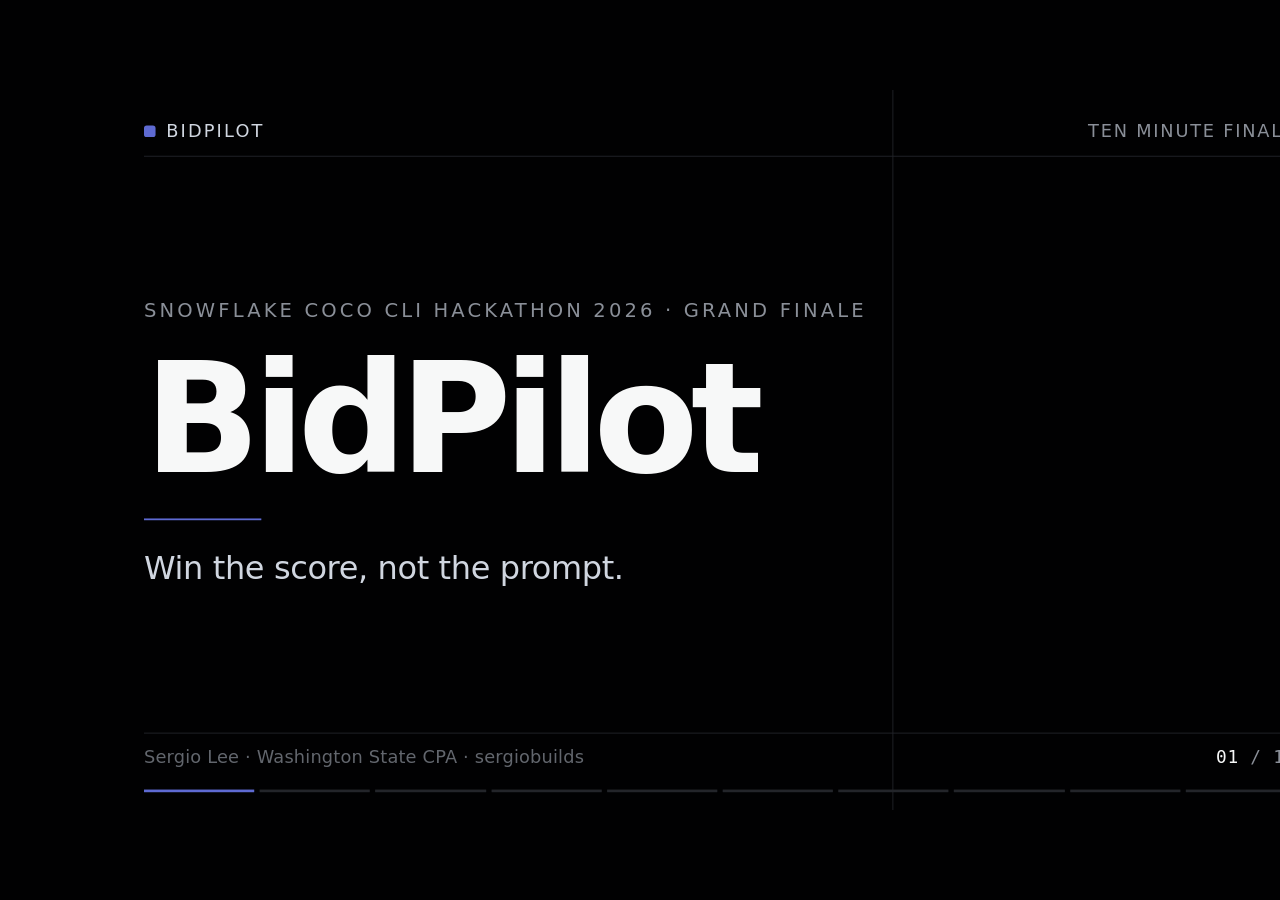
==== dev/active/grand-finale-pitch-20260903/deck.html @ d317fea4 "docs: add BidPilot grand finale deck" ====
<!doctype html>
<html lang="en">
<head>
<meta charset="utf-8">
<meta name="viewport" content="width=device-width, initial-scale=1, viewport-fit=cover">
<title>BidPilot · Snowflake CoCo CLI Hackathon 2026 Grand Finale</title>
<link rel="stylesheet" href="fonts/geist.css">
<style>
:root{
  /* Linear surface ladder */
  --canvas:#010102;
  --s1:#0f1011;
  --s2:#141516;
  --s3:#18191a;
  --hair:#23252a;
  --hair-strong:#34343a;
  --ink:#f7f8f8;
  --ink-muted:#d0d6e0;
  --ink-subtle:#8a8f98;
  --ink-tertiary:#62666d;
  --accent:#5e6ad2;
  --accent-hi:#828fff;
  --sans:"Geist","SF Pro Display",-apple-system,system-ui,sans-serif;
  --mono:"Geist Mono",ui-monospace,"SF Mono",Menlo,monospace;
  --ease:cubic-bezier(.2,.7,.2,1);
}

*{box-sizing:border-box;margin:0;padding:0}
html,body{height:100%;overflow:hidden;background:var(--canvas)}
body{
  font-family:var(--sans);
  color:var(--ink);
  -webkit-font-smoothing:antialiased;
  text-rendering:optimizeLegibility;
}

/* ---------- stage: fixed 1440x810 design canvas, scaled to fit ---------- */
#viewport{position:fixed;inset:0;display:grid;place-items:center;overflow:hidden}
#stage{
  position:relative;
  width:1440px;height:810px;
  transform:scale(var(--k,1));
  transform-origin:center center;
  background:var(--canvas);
}

.slide{
  position:absolute;inset:0;
  display:flex;flex-direction:column;
  padding:34px 72px 48px;
  opacity:0;visibility:hidden;
  transition:opacity .28s var(--ease),visibility .28s;
}
.slide.is-active{opacity:1;visibility:visible}

/* ---------- chrome ---------- */
.chrome-top{
  flex:0 0 auto;display:flex;align-items:center;justify-content:space-between;
  padding-bottom:16px;border-bottom:1px solid var(--hair);
}
.mark{display:flex;align-items:center;gap:12px}
.mark i{width:13px;height:13px;background:var(--accent);border-radius:3px;display:block}
.mark span{font-size:20px;font-weight:500;letter-spacing:.12em;text-transform:uppercase;color:var(--ink-muted)}
.rubric{
  display:flex;align-items:center;gap:12px;
  font-size:20px;font-weight:500;letter-spacing:.1em;text-transform:uppercase;color:var(--ink-subtle);
}
.rubric b{color:var(--ink);font-weight:600}
.rubric u{width:7px;height:7px;border-radius:50%;background:var(--accent);text-decoration:none;display:block}

.body{flex:1 1 auto;min-height:0;display:flex;flex-direction:column;justify-content:center;padding:26px 0}

.chrome-bot{
  flex:0 0 auto;display:flex;align-items:center;justify-content:space-between;gap:24px;
  padding-top:14px;border-top:1px solid var(--hair);
}
.deckline{font-size:20px;color:var(--ink-tertiary);letter-spacing:.01em}
.counter{font-family:var(--mono);font-size:20px;color:var(--ink-subtle);letter-spacing:.04em}
.counter b{color:var(--ink);font-weight:500}

#progress{position:absolute;left:72px;right:72px;bottom:20px;display:flex;gap:6px;z-index:5}
#progress button{
  flex:1;height:3px;border:0;padding:0;background:var(--hair);cursor:pointer;
  transition:background .22s var(--ease),transform .22s var(--ease);transform-origin:center bottom;
}
#progress button:hover{background:var(--hair-strong);transform:scaleY(2)}
#progress button.done{background:#3d4048}
#progress button.now{background:var(--accent)}
#progress button:focus-visible{outline:2px solid var(--accent-hi);outline-offset:3px}

/* ---------- type ---------- */
.eyebrow{font-size:22px;font-weight:500;letter-spacing:.16em;text-transform:uppercase;color:var(--ink-subtle)}
h1{font-size:76px;font-weight:600;line-height:1.03;letter-spacing:-.038em;max-width:20ch}
h1.hero{font-size:172px;letter-spacing:-.05em;line-height:.94}
h1.close{font-size:112px;letter-spacing:-.045em;max-width:14ch}
h1.tight{font-size:62px;letter-spacing:-.032em}
.lead{font-size:36px;font-weight:400;line-height:1.35;letter-spacing:-.012em;color:var(--ink-muted);max-width:34ch}
.note{font-size:25px;line-height:1.5;color:var(--ink-subtle);max-width:74ch}
.note b{color:var(--ink-muted);font-weight:500}
.mono{font-family:var(--mono);font-size:24px;color:var(--ink-subtle);letter-spacing:.01em}
.mono b{color:var(--accent-hi);font-weight:500}

/* ---------- chain of tokens ---------- */
.chain{display:flex;flex-direction:column;align-items:flex-start;gap:14px}
.chain-row{display:flex;flex-wrap:wrap;align-items:center;gap:14px 12px}
.chain-row:nth-child(2){padding-left:60px}
.chain-row:nth-child(3){padding-left:120px}
.chain span{
  font-size:30px;line-height:1.2;padding:15px 22px;border-radius:8px;
  background:var(--s1);border:1px solid var(--hair);color:var(--ink);
  box-shadow:inset 0 1px 0 rgba(255,255,255,.045);
}
.chain span.key{color:#fff;border-color:var(--hair-strong);background:var(--s2)}
.chain i{font-style:normal;font-size:26px;color:var(--ink-tertiary)}

/* ---------- hairline column set ---------- */
.cols{display:flex;border-top:1px solid var(--hair)}
.cols>div{flex:1;padding:26px 30px 4px;border-right:1px solid var(--hair)}
.cols>div:first-child{padding-left:0}
.cols>div:last-child{border-right:0;padding-right:0}
.cols .idx{font-family:var(--mono);font-size:22px;color:var(--accent);margin-bottom:14px}
.cols .term{font-size:38px;font-weight:500;letter-spacing:-.02em}
.cols .sub{font-size:24px;color:var(--ink-subtle);margin-top:10px;line-height:1.4}
.cols .num{font-size:112px;font-weight:600;letter-spacing:-.04em;line-height:1}
.cols .num em{font-style:normal;color:var(--ink-tertiary)}

/* ---------- evidence labels ---------- */
.labels{display:flex;flex-wrap:wrap;gap:0 0}
.labels li{
  list-style:none;font-size:25px;color:var(--ink-muted);
  padding:0 26px;border-left:1px solid var(--hair);line-height:1.25;
}
.labels li:first-child{padding-left:0;border-left:0}
.labels.three{display:grid;grid-template-columns:repeat(3,1fr);gap:0}
.labels.three li{line-height:1.4}
.labels.vert{flex-direction:column;flex:0 0 auto;gap:14px 0;width:400px}
.labels.vert li{border-left:1px solid var(--hair);padding:0 0 0 22px;font-size:26px}
.labels li b{color:var(--ink);font-weight:500}

.stack{list-style:none}
.stack li{
  font-size:26px;color:var(--ink-muted);padding:17px 0;border-bottom:1px solid var(--hair);
  display:flex;align-items:baseline;gap:16px;
}
.stack li:first-child{border-top:1px solid var(--hair)}
.stack li s{text-decoration:none;font-family:var(--mono);font-size:19px;color:var(--ink-tertiary);min-width:26px}
.stack li b{color:var(--ink);font-weight:500}
.close-list{max-width:780px}
.close-list li{font-size:30px;padding:19px 0}

/* ---------- screenshots ---------- */
.shot{
  position:relative;overflow:hidden;background:#fff;
  border:1px solid var(--hair-strong);border-radius:16px;
  box-shadow:inset 0 1px 0 rgba(255,255,255,.12);
  min-height:0;
}
.shot img{
  position:absolute;left:0;top:0;
  width:calc(var(--zoom) * 100%);
  transform:translate(calc(var(--tx) * 1%),calc(var(--ty) * 1%));
  transform-origin:0 0;display:block;
}
figure.fig{display:flex;flex-direction:column;gap:10px;flex:1 1 auto;min-height:0}
figure.fig .shot{flex:1 1 auto;min-height:0}
figcaption{
  flex:0 0 auto;order:-1;
  font-family:var(--mono);font-size:19px;letter-spacing:.08em;text-transform:uppercase;
  color:var(--ink-tertiary);
}
figcaption b{color:var(--ink-subtle);font-weight:400}

/* ---------- slide specific ---------- */
.split{display:flex;gap:52px;flex:1;min-height:0;align-items:stretch}
.split .txt{flex:0 0 430px;display:flex;flex-direction:column;justify-content:center;gap:30px}
.split .fig{flex:1;min-width:0;display:flex;flex-direction:column}

.band{display:flex;flex-direction:column;gap:20px;flex:1;min-height:0}

.rowtop{display:flex;align-items:flex-start;justify-content:space-between;gap:40px;flex:0 0 auto}

.arch{display:flex;align-items:stretch;gap:0;border-top:1px solid var(--hair);border-bottom:1px solid var(--hair)}
.arch div{flex:1;padding:32px 28px 36px;border-right:1px solid var(--hair);display:flex;flex-direction:column;gap:14px}
.arch div:first-child{padding-left:0}
.arch div:last-child{border-right:0;padding-right:0}
.arch .step{font-family:var(--mono);font-size:20px;color:var(--accent);letter-spacing:.08em}
.arch .name{font-size:34px;font-weight:500;letter-spacing:-.02em;line-height:1.15}

.hero-rule{width:132px;height:2px;background:var(--accent)}
.vline{position:absolute;top:0;bottom:0;left:63.5%;width:1px;background:var(--hair)}

.gap-l{gap:18px;display:flex;flex-direction:column}
.gap-m{gap:30px;display:flex;flex-direction:column}
.gap-s{gap:12px;display:flex;flex-direction:column}

/* ---------- entrance choreography ---------- */
.slide.is-active .r{animation:rise .52s var(--ease) both;animation-delay:calc(var(--d,0) * 70ms + 60ms)}
@keyframes rise{from{opacity:0;transform:translateY(16px)}to{opacity:1;transform:none}}
.slide.is-active .shot{animation:fade .6s var(--ease) both;animation-delay:180ms}
@keyframes fade{from{opacity:0}to{opacity:1}}

/* ---------- nav affordance ---------- */
#nav{position:fixed;right:20px;bottom:18px;display:flex;gap:8px;z-index:20;opacity:0;transition:opacity .25s var(--ease)}
#viewport:hover #nav,#nav:focus-within{opacity:1}
#nav button{
  width:44px;height:40px;border-radius:8px;background:var(--s1);border:1px solid var(--hair);
  color:var(--ink);font-size:18px;cursor:pointer;line-height:1;
  transition:background .2s var(--ease),border-color .2s var(--ease),transform .2s var(--ease);
}
#nav button:hover{background:var(--s2);border-color:var(--hair-strong)}
#nav button:active{transform:translateY(1px);background:var(--accent);border-color:var(--accent)}
#nav button:focus-visible{outline:2px solid var(--accent-hi);outline-offset:2px}

@media (prefers-reduced-motion:reduce){
  *{animation-duration:.001s!important;transition-duration:.001s!important}
}

/* ---------- small screens: flow layout, contained scroll ---------- */
@media (max-width:900px){
  #viewport{display:block}
  #stage{
    position:absolute;inset:0;width:100%;height:100%;
    transform:none!important;
  }
  .slide{padding:18px 20px 44px}
  .body{overflow-y:auto;overscroll-behavior:contain;padding:20px 0;justify-content:safe center;gap:22px;-webkit-overflow-scrolling:touch}
  .mark span,.rubric{font-size:13px;letter-spacing:.08em}
  .rubric{text-align:right;line-height:1.3}
  .eyebrow{font-size:13px;letter-spacing:.14em}
  h1{font-size:34px;max-width:none;letter-spacing:-.025em}
  h1.hero{font-size:62px}
  h1.close{font-size:40px;max-width:none}
  h1.tight{font-size:30px}
  .lead{font-size:20px;max-width:none}
  .note{font-size:16px;max-width:none}
  .mono{font-size:14px}
  .chain{gap:8px;max-width:none}
  .chain span{font-size:15px;padding:8px 11px;border-radius:6px}
  .chain i{font-size:14px}
  .cols{flex-direction:column;border-top:0}
  .cols>div{border-right:0;border-top:1px solid var(--hair);padding:14px 0 12px}
  .cols .term{font-size:24px}
  .cols .sub{font-size:15px}
  .cols .num{font-size:44px}
  .cols .idx{font-size:14px;margin-bottom:6px}
  .labels{flex-direction:column;gap:8px}
  .labels li{font-size:16px;padding:0;border-left:0}
  .stack li{font-size:17px;padding:11px 0;gap:10px}
  .stack li s{font-size:13px}
  .split{flex-direction:column;gap:20px}
  .split .txt{flex:0 0 auto;gap:18px}
  .split .fig{flex:0 0 auto;display:block;width:100%}
  figure.fig{flex:0 0 auto;gap:7px}
  .shot{flex:0 0 auto;width:100%;aspect-ratio:var(--mmar,var(--mar,1.5));overflow:auto hidden;overscroll-behavior-x:contain}
  .shot img{width:760px;transform:translate(0,calc(var(--ty) * 1%))}
  .labels.vert{width:auto}
  .labels.vert li{border-left:0;padding:0;font-size:16px}
  .band{gap:12px}
  .arch{flex-direction:column;border-bottom:0}
  .arch div{border-right:0;border-bottom:1px solid var(--hair);padding:12px 0;gap:6px}
  .arch .name{font-size:20px}
  .arch .step{font-size:13px}
  .rowtop{flex-direction:column;align-items:flex-start;gap:16px}
  .vline{display:none}
  .chrome-bot{align-items:flex-end}
  .deckline{font-size:12px;line-height:1.35}
  .counter{font-size:12px;white-space:nowrap}
  figcaption{font-size:12px;padding:6px 10px 5px}
  #progress{left:20px;right:20px;bottom:14px}
  #nav{opacity:1;right:12px;bottom:32px}
  #nav button{width:38px;height:34px}
  .gap-m{gap:18px}
}
</style>
</head>
<body>

<div id="viewport">
<div id="stage">

  <!-- 1 -->
  <section class="slide" id="s1" aria-label="Slide 1">
    <div class="chrome-top">
      <div class="mark"><i></i><span>BidPilot</span></div>
      <div class="rubric">Ten minute finale</div>
    </div>
    <div class="body">
      <div class="vline"></div>
      <div class="gap-m">
        <p class="eyebrow r" style="--d:0">Snowflake CoCo CLI Hackathon 2026 · Grand Finale</p>
        <h1 class="hero r" style="--d:1">BidPilot</h1>
        <div class="hero-rule r" style="--d:2"></div>
        <p class="lead r" style="--d:3">Win the score, not the prompt.</p>
      </div>
    </div>
    <div class="chrome-bot">
      <p class="deckline">Sergio Lee · Washington State CPA · sergiobuilds</p>
      <p class="counter"><b>01</b> / 10</p>
    </div>
  </section>

  <!-- 2 -->
  <section class="slide" id="s2" aria-label="Slide 2">
    <div class="chrome-top">
      <div class="mark"><i></i><span>BidPilot</span></div>
      <div class="rubric"><u></u><b>30%</b> Real-world relevance</div>
    </div>
    <div class="body gap-m">
      <h1 class="r" style="--d:0">The bid is often lost before writing begins.</h1>
      <div class="cols r" style="--d:1">
        <div><p class="idx">01</p><p class="term">Eligibility</p><p class="sub">Can this supplier legally bid.</p></div>
        <div><p class="idx">02</p><p class="term">Score</p><p class="sub">Where the official weight sits.</p></div>
        <div><p class="idx">03</p><p class="term">Evidence</p><p class="sub">What the supplier can prove.</p></div>
        <div><p class="idx">04</p><p class="term">Ownership</p><p class="sub">Who is accountable for the work.</p></div>
      </div>
      <p class="note r" style="--d:2">Proposal teams commit resources before the buyer’s score and the supplier’s proof agree.</p>
    </div>
    <div class="chrome-bot">
      <p class="deckline">The problem</p>
      <p class="counter"><b>02</b> / 10</p>
    </div>
  </section>

  <!-- 3 -->
  <section class="slide" id="s3" aria-label="Slide 3">
    <div class="chrome-top">
      <div class="mark"><i></i><span>BidPilot</span></div>
      <div class="rubric">The contract</div>
    </div>
    <div class="body gap-m">
      <h1 class="r" style="--d:0">One accountable chain.</h1>
      <div class="chain r" style="--d:1">
        <div class="chain-row">
          <span>public tender + supplier evidence</span><i>→</i>
          <span class="key">PURSUE · REVIEW · NO-GO</span><i>→</i>
        </div>
        <div class="chain-row">
          <span>score-weighted Win Position</span><i>→</i>
          <span>evidence-bound proposal</span><i>→</i>
          <span>red-team</span><i>→</i>
        </div>
        <div class="chain-row">
          <span>owned work</span><i>→</i>
          <span class="key">same-run Snowflake readback</span>
        </div>
      </div>
      <p class="note r" style="--d:2">A general LLM summarizes. BidPilot preserves the decision and execution contract.</p>
    </div>
    <div class="chrome-bot">
      <p class="deckline">What the product is</p>
      <p class="counter"><b>03</b> / 10</p>
    </div>
  </section>

  <!-- 4 -->
  <section class="slide" id="s4" aria-label="Slide 4">
    <div class="chrome-top">
      <div class="mark"><i></i><span>BidPilot</span></div>
      <div class="rubric"><u></u><b>30%</b> Real-world relevance</div>
    </div>
    <div class="body">
      <div class="split">
        <div class="txt">
          <h1 class="tight r" style="--d:0">REVIEW is a trusted answer.</h1>
          <ul class="stack r" style="--d:1">
            <li><s>01</s><span><b>Real</b> public tender</span></li>
            <li><s>02</s><span><b>Synthetic</b> demo supplier</span></li>
            <li><s>03</s><span><b>4</b> evidence gaps</span></li>
            <li><s>04</s><span><b>No run</b> created</span></li>
          </ul>
        </div>
        <div class="fig">
          <figure class="fig r" style="--d:2">
            <figcaption>Live product <b>·</b> tender detail</figcaption>
            <div class="shot" style="--zoom:1.348;--tx:-13.2;--ty:-9.8;--mar:1.45;--mmar:1.3">
              <img src="assets/live/tender.png" alt="BidPilot tender detail showing a real public tender in REVIEW state with Run ID not created">
            </div>
          </figure>
        </div>
      </div>
    </div>
    <div class="chrome-bot">
      <p class="deckline">Live demonstration · real source</p>
      <p class="counter"><b>04</b> / 10</p>
    </div>
  </section>

  <!-- 5 -->
  <section class="slide" id="s5" aria-label="Slide 5">
    <div class="chrome-top">
      <div class="mark"><i></i><span>BidPilot</span></div>
      <div class="rubric"><u></u><b>30%</b> Solution completeness</div>
    </div>
    <div class="body">
      <div class="band">
        <div class="rowtop r" style="--d:0">
          <h1 class="tight">Separate verified replay.</h1>
          <p class="mono">Separate synthetic historical replay</p>
        </div>
        <figure class="fig r" style="--d:1">
          <figcaption>Live product <b>·</b> verified replay</figcaption>
          <div class="shot" style="--zoom:1.06;--tx:-3.5;--ty:-13.1;--mar:2.9;--mmar:1.65">
            <img src="assets/live/walkthrough.png" alt="BidPilot verified capability replay showing a PURSUE decision, a 40 point official weight and the selected Win Position">
          </div>
        </figure>
        <ul class="labels r" style="--d:2">
          <li><b>PURSUE</b></li>
          <li><b>40</b> points</li>
          <li><b>3</b> compared</li>
          <li><b>1</b> selected</li>
        </ul>
      </div>
    </div>
    <div class="chrome-bot">
      <p class="deckline">Live demonstration · verified replay</p>
      <p class="counter"><b>05</b> / 10</p>
    </div>
  </section>

  <!-- 6 -->
  <section class="slide" id="s6" aria-label="Slide 6">
    <div class="chrome-top">
      <div class="mark"><i></i><span>BidPilot</span></div>
      <div class="rubric"><u></u><b>30%</b> Solution completeness</div>
    </div>
    <div class="body">
      <div class="band">
        <div class="rowtop r" style="--d:0">
          <h1 class="tight" style="max-width:16ch;font-size:56px">The score controls the work.</h1>
          <ul class="labels vert">
            <li><b>4</b> weighted plans</li>
            <li><b>8</b> proposal sections</li>
            <li><b>Red-team</b> passed</li>
            <li><b>12</b> owned and review tasks</li>
          </ul>
        </div>
        <figure class="fig r" style="--d:1">
          <figcaption>Replay <b>·</b> proposal and red-team</figcaption>
          <div class="shot" style="--zoom:1.176;--tx:-7.6;--ty:-40.0;--mar:5.9;--mmar:2.2">
            <img src="assets/live/replay-03.png" alt="Proposal and red-team result showing four response plans and eight proposal sections with the drafted technical approach">
          </div>
        </figure>
        <figure class="fig r" style="--d:2">
          <figcaption>Replay <b>·</b> owned work</figcaption>
          <div class="shot" style="--zoom:1.176;--tx:-7.6;--ty:-22.2;--mar:5.9;--mmar:2.2">
            <img src="assets/live/replay-04.png" alt="Owned work showing twelve recorded tasks with named owners">
          </div>
        </figure>
      </div>
    </div>
    <div class="chrome-bot">
      <p class="deckline">Live demonstration · execution readiness</p>
      <p class="counter"><b>06</b> / 10</p>
    </div>
  </section>

  <!-- 7 -->
  <section class="slide" id="s7" aria-label="Slide 7">
    <div class="chrome-top">
      <div class="mark"><i></i><span>BidPilot</span></div>
      <div class="rubric"><u></u><b>40%</b> Technical execution</div>
    </div>
    <div class="body gap-m">
      <h1 class="r" style="--d:0">Snowflake is the operating memory.</h1>
      <div class="arch r" style="--d:1">
        <div><p class="step">01 · STORE</p><p class="name">Opportunity Graph</p></div>
        <div><p class="step">02 · GOVERN</p><p class="name">Snowpark policy</p></div>
        <div><p class="step">03 · RUN</p><p class="name">Cortex Code CLI</p></div>
        <div><p class="step">04 · READ</p><p class="name">Streamlit reader</p></div>
      </div>
      <ul class="labels three r" style="--d:2">
        <li>Versioned tender + governed supplier evidence</li>
        <li>Runner writes. Reader replays complete runs.</li>
        <li>Authenticated failures fail closed.</li>
      </ul>
    </div>
    <div class="chrome-bot">
      <p class="deckline">Architecture</p>
      <p class="counter"><b>07</b> / 10</p>
    </div>
  </section>

  <!-- 8 -->
  <section class="slide" id="s8" aria-label="Slide 8">
    <div class="chrome-top">
      <div class="mark"><i></i><span>BidPilot</span></div>
      <div class="rubric"><u></u><b>40%</b> Technical execution</div>
    </div>
    <div class="body gap-m">
      <h1 class="r" style="--d:0">One recorded run.</h1>
      <div class="cols r" style="--d:1">
        <div><p class="num">1</p><p class="sub">decision</p></div>
        <div><p class="num">3</p><p class="sub">strategies</p></div>
        <div><p class="num">4</p><p class="sub">plans</p></div>
        <div><p class="num">8</p><p class="sub">sections</p></div>
        <div><p class="num">12</p><p class="sub">tasks</p></div>
      </div>
      <p class="mono r" style="--d:2"><b>cortex-final-20260802-a</b> · Cortex session + Snowflake query provenance · same run_id</p>
    </div>
    <div class="chrome-bot">
      <p class="deckline">Provenance</p>
      <p class="counter"><b>08</b> / 10</p>
    </div>
  </section>

  <!-- 9 -->
  <section class="slide" id="s9" aria-label="Slide 9">
    <div class="chrome-top">
      <div class="mark"><i></i><span>BidPilot</span></div>
      <div class="rubric">Safety and buyer</div>
    </div>
    <div class="body gap-m">
      <h1 class="r" style="--d:0">Human approval stays in the loop.</h1>
      <div class="chain r" style="--d:1">
        <div class="chain-row">
          <span>Source review</span><i>→</i>
          <span>Supplier evidence</span><i>→</i>
          <span>Pricing</span><i>→</i>
          <span>Final edit</span><i>→</i>
          <span class="key">Legal submission</span>
        </div>
      </div>
      <div class="gap-s r" style="--d:2">
        <p class="note">BidPilot prepares and governs the work. The first buyer is a small B2G proposal team.</p>
        <p class="note"><b>Commercial path:</b> team subscription + usage-based runs.</p>
      </div>
    </div>
    <div class="chrome-bot">
      <p class="deckline">Human boundary</p>
      <p class="counter"><b>09</b> / 10</p>
    </div>
  </section>

  <!-- 10 -->
  <section class="slide" id="s10" aria-label="Slide 10">
    <div class="chrome-top">
      <div class="mark"><i></i><span>BidPilot</span></div>
      <div class="rubric">Close</div>
    </div>
    <div class="body">
      <div class="vline"></div>
      <div class="gap-m">
        <h1 class="close r" style="--d:0">Win the score, not the prompt.</h1>
        <div class="hero-rule r" style="--d:1"></div>
        <ul class="stack close-list r" style="--d:2">
          <li><s>01</s><span>A defensible pursuit decision.</span></li>
          <li><s>02</s><span>A score-weighted win strategy.</span></li>
          <li><s>03</s><span>Execution-ready proposal work.</span></li>
        </ul>
      </div>
    </div>
    <div class="chrome-bot">
      <p class="deckline">Persisted and replayable in Snowflake.</p>
      <p class="counter"><b>10</b> / 10</p>
    </div>
  </section>

  <div id="progress"></div>
</div>
</div>

<div id="nav">
  <button id="prev" aria-label="Previous slide">&#8592;</button>
  <button id="next" aria-label="Next slide">&#8594;</button>
</div>

<script>
(function(){
  var stage = document.getElementById('stage');
  var slides = Array.prototype.slice.call(document.querySelectorAll('.slide'));
  var N = slides.length;
  var prog = document.getElementById('progress');
  var cur = 0;

  for (var i=0;i<N;i++){
    (function(i){
      var b=document.createElement('button');
      b.type='button';
      b.setAttribute('aria-label','Go to slide '+(i+1));
      b.addEventListener('click',function(){ go(i); });
      prog.appendChild(b);
    })(i);
  }
  var pills = prog.children;

  function fit(){
    if (window.matchMedia('(max-width:900px)').matches){ stage.style.removeProperty('--k'); return; }
    var k = Math.min(window.innerWidth/1440, window.innerHeight/810);
    stage.style.setProperty('--k', k);
  }

  function paint(){
    for (var i=0;i<N;i++){
      slides[i].classList.toggle('is-active', i===cur);
      slides[i].setAttribute('aria-hidden', i===cur ? 'false':'true');
      pills[i].className = i===cur ? 'now' : (i<cur ? 'done' : '');
    }
  }

  function go(i, silent){
    i = Math.max(0, Math.min(N-1, i));
    if (i===cur && silent) { paint(); return; }
    cur = i;
    paint();
    var h = '#'+(cur+1);
    if (!silent && location.hash !== h){ history.replaceState(null,'',h); }
  }

  function fromHash(){
    var n = parseInt((location.hash||'').replace('#',''),10);
    return (n>=1 && n<=N) ? n-1 : 0;
  }

  document.addEventListener('keydown', function(e){
    var k = e.key;
    if (k==='ArrowRight'||k==='PageDown'||k===' '||k==='Spacebar'||k==='Enter'){ e.preventDefault(); go(cur+1); }
    else if (k==='ArrowLeft'||k==='PageUp'||k==='Backspace'){ e.preventDefault(); go(cur-1); }
    else if (k==='Home'){ e.preventDefault(); go(0); }
    else if (k==='End'){ e.preventDefault(); go(N-1); }
  });

  document.getElementById('next').addEventListener('click', function(){ go(cur+1); });
  document.getElementById('prev').addEventListener('click', function(){ go(cur-1); });
  window.addEventListener('hashchange', function(){ go(fromHash(), true); });
  window.addEventListener('resize', fit);

  fit();
  go(fromHash(), true);
})();
</script>
</body>
</html>
---- dev/active/grand-finale-pitch-20260903/fonts/geist.css ----
@font-face {
  font-family: 'Geist';
  font-style: normal;
  font-weight: 300;
  font-display: swap;
  src: url(fonts/Geist-300-latin-ext.woff2) format('woff2');
  unicode-range: U+0100-02BA, U+02BD-02C5, U+02C7-02CC, U+02CE-02D7, U+02DD-02FF, U+0304, U+0308, U+0329, U+1D00-1DBF, U+1E00-1E9F, U+1EF2-1EFF, U+2020, U+20A0-20AB, U+20AD-20C0, U+2113, U+2C60-2C7F, U+A720-A7FF;
}
@font-face {
  font-family: 'Geist';
  font-style: normal;
  font-weight: 300;
  font-display: swap;
  src: url(fonts/Geist-300-latin.woff2) format('woff2');
  unicode-range: U+0000-00FF, U+0131, U+0152-0153, U+02BB-02BC, U+02C6, U+02DA, U+02DC, U+0304, U+0308, U+0329, U+2000-206F, U+20AC, U+2122, U+2191, U+2193, U+2212, U+2215, U+FEFF, U+FFFD;
}
@font-face {
  font-family: 'Geist';
  font-style: normal;
  font-weight: 400;
  font-display: swap;
  src: url(fonts/Geist-400-latin-ext.woff2) format('woff2');
  unicode-range: U+0100-02BA, U+02BD-02C5, U+02C7-02CC, U+02CE-02D7, U+02DD-02FF, U+0304, U+0308, U+0329, U+1D00-1DBF, U+1E00-1E9F, U+1EF2-1EFF, U+2020, U+20A0-20AB, U+20AD-20C0, U+2113, U+2C60-2C7F, U+A720-A7FF;
}
@font-face {
  font-family: 'Geist';
  font-style: normal;
  font-weight: 400;
  font-display: swap;
  src: url(fonts/Geist-400-latin.woff2) format('woff2');
  unicode-range: U+0000-00FF, U+0131, U+0152-0153, U+02BB-02BC, U+02C6, U+02DA, U+02DC, U+0304, U+0308, U+0329, U+2000-206F, U+20AC, U+2122, U+2191, U+2193, U+2212, U+2215, U+FEFF, U+FFFD;
}
@font-face {
  font-family: 'Geist';
  font-style: normal;
  font-weight: 500;
  font-display: swap;
  src: url(fonts/Geist-500-latin-ext.woff2) format('woff2');
  unicode-range: U+0100-02BA, U+02BD-02C5, U+02C7-02CC, U+02CE-02D7, U+02DD-02FF, U+0304, U+0308, U+0329, U+1D00-1DBF, U+1E00-1E9F, U+1EF2-1EFF, U+2020, U+20A0-20AB, U+20AD-20C0, U+2113, U+2C60-2C7F, U+A720-A7FF;
}
@font-face {
  font-family: 'Geist';
  font-style: normal;
  font-weight: 500;
  font-display: swap;
  src: url(fonts/Geist-500-latin.woff2) format('woff2');
  unicode-range: U+0000-00FF, U+0131, U+0152-0153, U+02BB-02BC, U+02C6, U+02DA, U+02DC, U+0304, U+0308, U+0329, U+2000-206F, U+20AC, U+2122, U+2191, U+2193, U+2212, U+2215, U+FEFF, U+FFFD;
}
@font-face {
  font-family: 'Geist';
  font-style: normal;
  font-weight: 600;
  font-display: swap;
  src: url(fonts/Geist-600-latin-ext.woff2) format('woff2');
  unicode-range: U+0100-02BA, U+02BD-02C5, U+02C7-02CC, U+02CE-02D7, U+02DD-02FF, U+0304, U+0308, U+0329, U+1D00-1DBF, U+1E00-1E9F, U+1EF2-1EFF, U+2020, U+20A0-20AB, U+20AD-20C0, U+2113, U+2C60-2C7F, U+A720-A7FF;
}
@font-face {
  font-family: 'Geist';
  font-style: normal;
  font-weight: 600;
  font-display: swap;
  src: url(fonts/Geist-600-latin.woff2) format('woff2');
  unicode-range: U+0000-00FF, U+0131, U+0152-0153, U+02BB-02BC, U+02C6, U+02DA, U+02DC, U+0304, U+0308, U+0329, U+2000-206F, U+20AC, U+2122, U+2191, U+2193, U+2212, U+2215, U+FEFF, U+FFFD;
}
@font-face {
  font-family: 'Geist';
  font-style: normal;
  font-weight: 700;
  font-display: swap;
  src: url(fonts/Geist-700-latin-ext.woff2) format('woff2');
  unicode-range: U+0100-02BA, U+02BD-02C5, U+02C7-02CC, U+02CE-02D7, U+02DD-02FF, U+0304, U+0308, U+0329, U+1D00-1DBF, U+1E00-1E9F, U+1EF2-1EFF, U+2020, U+20A0-20AB, U+20AD-20C0, U+2113, U+2C60-2C7F, U+A720-A7FF;
}
@font-face {
  font-family: 'Geist';
  font-style: normal;
  font-weight: 700;
  font-display: swap;
  src: url(fonts/Geist-700-latin.woff2) format('woff2');
  unicode-range: U+0000-00FF, U+0131, U+0152-0153, U+02BB-02BC, U+02C6, U+02DA, U+02DC, U+0304, U+0308, U+0329, U+2000-206F, U+20AC, U+2122, U+2191, U+2193, U+2212, U+2215, U+FEFF, U+FFFD;
}
@font-face {
  font-family: 'Geist Mono';
  font-style: normal;
  font-weight: 400;
  font-display: swap;
  src: url(fonts/GeistMono-400-latin-ext.woff2) format('woff2');
  unicode-range: U+0100-02BA, U+02BD-02C5, U+02C7-02CC, U+02CE-02D7, U+02DD-02FF, U+0304, U+0308, U+0329, U+1D00-1DBF, U+1E00-1E9F, U+1EF2-1EFF, U+2020, U+20A0-20AB, U+20AD-20C0, U+2113, U+2C60-2C7F, U+A720-A7FF;
}
@font-face {
  font-family: 'Geist Mono';
  font-style: normal;
  font-weight: 400;
  font-display: swap;
  src: url(fonts/GeistMono-400-latin.woff2) format('woff2');
  unicode-range: U+0000-00FF, U+0131, U+0152-0153, U+02BB-02BC, U+02C6, U+02DA, U+02DC, U+0304, U+0308, U+0329, U+2000-206F, U+20AC, U+2122, U+2191, U+2193, U+2212, U+2215, U+FEFF, U+FFFD;
}
@font-face {
  font-family: 'Geist Mono';
  font-style: normal;
  font-weight: 500;
  font-display: swap;
  src: url(fonts/GeistMono-500-latin-ext.woff2) format('woff2');
  unicode-range: U+0100-02BA, U+02BD-02C5, U+02C7-02CC, U+02CE-02D7, U+02DD-02FF, U+0304, U+0308, U+0329, U+1D00-1DBF, U+1E00-1E9F, U+1EF2-1EFF, U+2020, U+20A0-20AB, U+20AD-20C0, U+2113, U+2C60-2C7F, U+A720-A7FF;
}
@font-face {
  font-family: 'Geist Mono';
  font-style: normal;
  font-weight: 500;
  font-display: swap;
  src: url(fonts/GeistMono-500-latin.woff2) format('woff2');
  unicode-range: U+0000-00FF, U+0131, U+0152-0153, U+02BB-02BC, U+02C6, U+02DA, U+02DC, U+0304, U+0308, U+0329, U+2000-206F, U+20AC, U+2122, U+2191, U+2193, U+2212, U+2215, U+FEFF, U+FFFD;
}
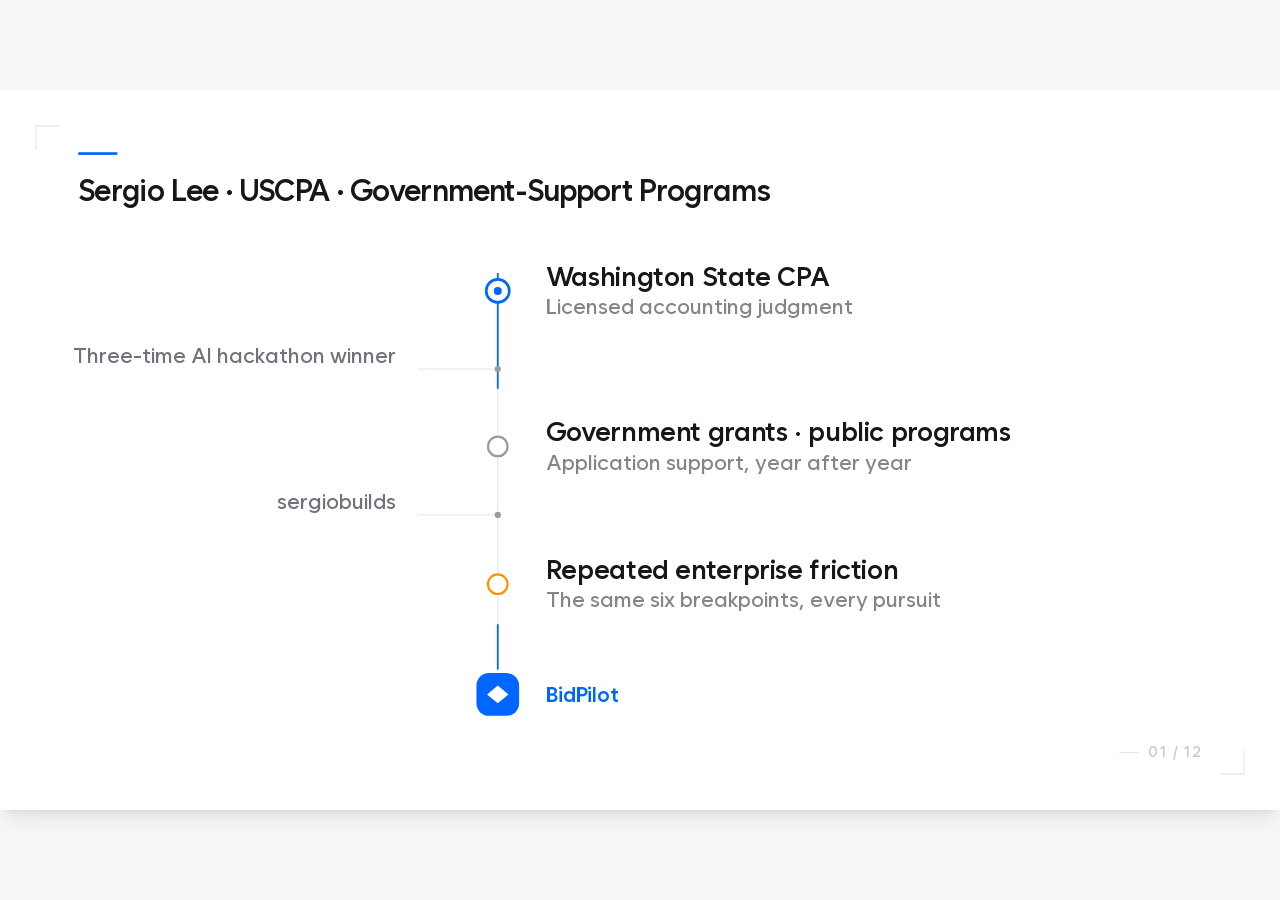
==== commit 0fed03c3: "rebuild grand finale deck with WDS visual system" ====
--- a/dev/active/grand-finale-pitch-20260903/deck.html
+++ b/dev/active/grand-finale-pitch-20260903/deck.html
@@ -1,631 +1,787 @@
-<!doctype html>
+<!DOCTYPE html>
 <html lang="en">
 <head>
 <meta charset="utf-8">
 <meta name="viewport" content="width=device-width, initial-scale=1, viewport-fit=cover">
-<title>BidPilot · Snowflake CoCo CLI Hackathon 2026 Grand Finale</title>
-<link rel="stylesheet" href="fonts/geist.css">
+<title>BidPilot · Grand Finale</title>
 <style>
+@font-face{
+  font-family:"Wanted Sans Variable";
+  font-style:normal;
+  font-display:swap;
+  font-weight:400 1000;
+  src:url("fonts/WantedSansVariable-latin.woff2") format("woff2-variations");
+}
+
 :root{
-  /* Linear surface ladder */
-  --canvas:#010102;
-  --s1:#0f1011;
-  --s2:#141516;
-  --s3:#18191a;
-  --hair:#23252a;
-  --hair-strong:#34343a;
-  --ink:#f7f8f8;
-  --ink-muted:#d0d6e0;
-  --ink-subtle:#8a8f98;
-  --ink-tertiary:#62666d;
-  --accent:#5e6ad2;
-  --accent-hi:#828fff;
-  --sans:"Geist","SF Pro Display",-apple-system,system-ui,sans-serif;
-  --mono:"Geist Mono",ui-monospace,"SF Mono",Menlo,monospace;
-  --ease:cubic-bezier(.2,.7,.2,1);
+  --blue:#0066FF; --blue-strong:#005EEB; --blue-heavy:#0054D1;
+  --blue-90:#C9DEFE; --blue-95:#EAF2FE; --blue-99:#F7FBFF;
+  --ink:#171719; --ink-2:rgba(46,47,51,.88); --ink-3:rgba(55,56,60,.61); --ink-4:rgba(55,56,60,.28);
+  --line:rgba(112,115,124,.22); --line-soft:rgba(112,115,124,.12); --line-solid:#E1E2E4;
+  --g30:#46474C; --g50:#70737C; --g70:#989BA2; --g90:#C2C4C8; --g95:#DBDCDF; --g98:#F4F4F5; --g99:#F7F7F8;
+  --caution:#FF9200; --caution-fg:#D17600; --caution-95:#FEF4E6;
+  --ease:cubic-bezier(.4,0,.2,1);
+  --font:"Wanted Sans Variable","Wanted Sans","Pretendard JP Variable",-apple-system,BlinkMacSystemFont,"Apple SD Gothic Neo","Noto Sans KR",sans-serif;
 }
-
 *{box-sizing:border-box;margin:0;padding:0}
-html,body{height:100%;overflow:hidden;background:var(--canvas)}
-body{
-  font-family:var(--sans);
-  color:var(--ink);
-  -webkit-font-smoothing:antialiased;
-  text-rendering:optimizeLegibility;
-}
-
-/* ---------- stage: fixed 1440x810 design canvas, scaled to fit ---------- */
-#viewport{position:fixed;inset:0;display:grid;place-items:center;overflow:hidden}
-#stage{
-  position:relative;
-  width:1440px;height:810px;
-  transform:scale(var(--k,1));
-  transform-origin:center center;
-  background:var(--canvas);
-}
-
-.slide{
-  position:absolute;inset:0;
-  display:flex;flex-direction:column;
-  padding:34px 72px 48px;
-  opacity:0;visibility:hidden;
-  transition:opacity .28s var(--ease),visibility .28s;
-}
-.slide.is-active{opacity:1;visibility:visible}
-
-/* ---------- chrome ---------- */
-.chrome-top{
-  flex:0 0 auto;display:flex;align-items:center;justify-content:space-between;
-  padding-bottom:16px;border-bottom:1px solid var(--hair);
-}
-.mark{display:flex;align-items:center;gap:12px}
-.mark i{width:13px;height:13px;background:var(--accent);border-radius:3px;display:block}
-.mark span{font-size:20px;font-weight:500;letter-spacing:.12em;text-transform:uppercase;color:var(--ink-muted)}
-.rubric{
-  display:flex;align-items:center;gap:12px;
-  font-size:20px;font-weight:500;letter-spacing:.1em;text-transform:uppercase;color:var(--ink-subtle);
-}
-.rubric b{color:var(--ink);font-weight:600}
-.rubric u{width:7px;height:7px;border-radius:50%;background:var(--accent);text-decoration:none;display:block}
-
-.body{flex:1 1 auto;min-height:0;display:flex;flex-direction:column;justify-content:center;padding:26px 0}
-
-.chrome-bot{
-  flex:0 0 auto;display:flex;align-items:center;justify-content:space-between;gap:24px;
-  padding-top:14px;border-top:1px solid var(--hair);
-}
-.deckline{font-size:20px;color:var(--ink-tertiary);letter-spacing:.01em}
-.counter{font-family:var(--mono);font-size:20px;color:var(--ink-subtle);letter-spacing:.04em}
-.counter b{color:var(--ink);font-weight:500}
-
-#progress{position:absolute;left:72px;right:72px;bottom:20px;display:flex;gap:6px;z-index:5}
-#progress button{
-  flex:1;height:3px;border:0;padding:0;background:var(--hair);cursor:pointer;
-  transition:background .22s var(--ease),transform .22s var(--ease);transform-origin:center bottom;
-}
-#progress button:hover{background:var(--hair-strong);transform:scaleY(2)}
-#progress button.done{background:#3d4048}
-#progress button.now{background:var(--accent)}
-#progress button:focus-visible{outline:2px solid var(--accent-hi);outline-offset:3px}
-
-/* ---------- type ---------- */
-.eyebrow{font-size:22px;font-weight:500;letter-spacing:.16em;text-transform:uppercase;color:var(--ink-subtle)}
-h1{font-size:76px;font-weight:600;line-height:1.03;letter-spacing:-.038em;max-width:20ch}
-h1.hero{font-size:172px;letter-spacing:-.05em;line-height:.94}
-h1.close{font-size:112px;letter-spacing:-.045em;max-width:14ch}
-h1.tight{font-size:62px;letter-spacing:-.032em}
-.lead{font-size:36px;font-weight:400;line-height:1.35;letter-spacing:-.012em;color:var(--ink-muted);max-width:34ch}
-.note{font-size:25px;line-height:1.5;color:var(--ink-subtle);max-width:74ch}
-.note b{color:var(--ink-muted);font-weight:500}
-.mono{font-family:var(--mono);font-size:24px;color:var(--ink-subtle);letter-spacing:.01em}
-.mono b{color:var(--accent-hi);font-weight:500}
-
-/* ---------- chain of tokens ---------- */
-.chain{display:flex;flex-direction:column;align-items:flex-start;gap:14px}
-.chain-row{display:flex;flex-wrap:wrap;align-items:center;gap:14px 12px}
-.chain-row:nth-child(2){padding-left:60px}
-.chain-row:nth-child(3){padding-left:120px}
-.chain span{
-  font-size:30px;line-height:1.2;padding:15px 22px;border-radius:8px;
-  background:var(--s1);border:1px solid var(--hair);color:var(--ink);
-  box-shadow:inset 0 1px 0 rgba(255,255,255,.045);
-}
-.chain span.key{color:#fff;border-color:var(--hair-strong);background:var(--s2)}
-.chain i{font-style:normal;font-size:26px;color:var(--ink-tertiary)}
-
-/* ---------- hairline column set ---------- */
-.cols{display:flex;border-top:1px solid var(--hair)}
-.cols>div{flex:1;padding:26px 30px 4px;border-right:1px solid var(--hair)}
-.cols>div:first-child{padding-left:0}
-.cols>div:last-child{border-right:0;padding-right:0}
-.cols .idx{font-family:var(--mono);font-size:22px;color:var(--accent);margin-bottom:14px}
-.cols .term{font-size:38px;font-weight:500;letter-spacing:-.02em}
-.cols .sub{font-size:24px;color:var(--ink-subtle);margin-top:10px;line-height:1.4}
-.cols .num{font-size:112px;font-weight:600;letter-spacing:-.04em;line-height:1}
-.cols .num em{font-style:normal;color:var(--ink-tertiary)}
-
-/* ---------- evidence labels ---------- */
-.labels{display:flex;flex-wrap:wrap;gap:0 0}
-.labels li{
-  list-style:none;font-size:25px;color:var(--ink-muted);
-  padding:0 26px;border-left:1px solid var(--hair);line-height:1.25;
-}
-.labels li:first-child{padding-left:0;border-left:0}
-.labels.three{display:grid;grid-template-columns:repeat(3,1fr);gap:0}
-.labels.three li{line-height:1.4}
-.labels.vert{flex-direction:column;flex:0 0 auto;gap:14px 0;width:400px}
-.labels.vert li{border-left:1px solid var(--hair);padding:0 0 0 22px;font-size:26px}
-.labels li b{color:var(--ink);font-weight:500}
-
-.stack{list-style:none}
-.stack li{
-  font-size:26px;color:var(--ink-muted);padding:17px 0;border-bottom:1px solid var(--hair);
-  display:flex;align-items:baseline;gap:16px;
-}
-.stack li:first-child{border-top:1px solid var(--hair)}
-.stack li s{text-decoration:none;font-family:var(--mono);font-size:19px;color:var(--ink-tertiary);min-width:26px}
-.stack li b{color:var(--ink);font-weight:500}
-.close-list{max-width:780px}
-.close-list li{font-size:30px;padding:19px 0}
-
-/* ---------- screenshots ---------- */
-.shot{
-  position:relative;overflow:hidden;background:#fff;
-  border:1px solid var(--hair-strong);border-radius:16px;
-  box-shadow:inset 0 1px 0 rgba(255,255,255,.12);
-  min-height:0;
-}
-.shot img{
-  position:absolute;left:0;top:0;
-  width:calc(var(--zoom) * 100%);
-  transform:translate(calc(var(--tx) * 1%),calc(var(--ty) * 1%));
-  transform-origin:0 0;display:block;
-}
-figure.fig{display:flex;flex-direction:column;gap:10px;flex:1 1 auto;min-height:0}
-figure.fig .shot{flex:1 1 auto;min-height:0}
-figcaption{
-  flex:0 0 auto;order:-1;
-  font-family:var(--mono);font-size:19px;letter-spacing:.08em;text-transform:uppercase;
-  color:var(--ink-tertiary);
-}
-figcaption b{color:var(--ink-subtle);font-weight:400}
-
-/* ---------- slide specific ---------- */
-.split{display:flex;gap:52px;flex:1;min-height:0;align-items:stretch}
-.split .txt{flex:0 0 430px;display:flex;flex-direction:column;justify-content:center;gap:30px}
-.split .fig{flex:1;min-width:0;display:flex;flex-direction:column}
-
-.band{display:flex;flex-direction:column;gap:20px;flex:1;min-height:0}
-
-.rowtop{display:flex;align-items:flex-start;justify-content:space-between;gap:40px;flex:0 0 auto}
-
-.arch{display:flex;align-items:stretch;gap:0;border-top:1px solid var(--hair);border-bottom:1px solid var(--hair)}
-.arch div{flex:1;padding:32px 28px 36px;border-right:1px solid var(--hair);display:flex;flex-direction:column;gap:14px}
-.arch div:first-child{padding-left:0}
-.arch div:last-child{border-right:0;padding-right:0}
-.arch .step{font-family:var(--mono);font-size:20px;color:var(--accent);letter-spacing:.08em}
-.arch .name{font-size:34px;font-weight:500;letter-spacing:-.02em;line-height:1.15}
-
-.hero-rule{width:132px;height:2px;background:var(--accent)}
-.vline{position:absolute;top:0;bottom:0;left:63.5%;width:1px;background:var(--hair)}
-
-.gap-l{gap:18px;display:flex;flex-direction:column}
-.gap-m{gap:30px;display:flex;flex-direction:column}
-.gap-s{gap:12px;display:flex;flex-direction:column}
-
-/* ---------- entrance choreography ---------- */
-.slide.is-active .r{animation:rise .52s var(--ease) both;animation-delay:calc(var(--d,0) * 70ms + 60ms)}
-@keyframes rise{from{opacity:0;transform:translateY(16px)}to{opacity:1;transform:none}}
-.slide.is-active .shot{animation:fade .6s var(--ease) both;animation-delay:180ms}
-@keyframes fade{from{opacity:0}to{opacity:1}}
-
-/* ---------- nav affordance ---------- */
-#nav{position:fixed;right:20px;bottom:18px;display:flex;gap:8px;z-index:20;opacity:0;transition:opacity .25s var(--ease)}
-#viewport:hover #nav,#nav:focus-within{opacity:1}
-#nav button{
-  width:44px;height:40px;border-radius:8px;background:var(--s1);border:1px solid var(--hair);
-  color:var(--ink);font-size:18px;cursor:pointer;line-height:1;
-  transition:background .2s var(--ease),border-color .2s var(--ease),transform .2s var(--ease);
-}
-#nav button:hover{background:var(--s2);border-color:var(--hair-strong)}
-#nav button:active{transform:translateY(1px);background:var(--accent);border-color:var(--accent)}
-#nav button:focus-visible{outline:2px solid var(--accent-hi);outline-offset:2px}
+html,body{height:100%;overflow:hidden;background:var(--g99);}
+body{font-family:var(--font);color:var(--ink);-webkit-font-smoothing:antialiased;-moz-osx-font-smoothing:grayscale;text-rendering:optimizeLegibility;}
+
+#stage{position:fixed;inset:0;overflow:hidden;}
+#canvas{width:1440px;height:810px;position:absolute;left:50%;top:50%;margin:-405px 0 0 -720px;
+  background:#fff;transform-origin:center center;
+  box-shadow:0 6px 10px -4px rgba(23,23,23,.08),0 16px 24px -6px rgba(23,23,23,.08);}
+#canvas:focus-visible{outline:2px solid var(--blue);outline-offset:3px;}
+
+#canvas::before,#canvas::after{content:"";position:absolute;pointer-events:none;}
+#canvas::before{left:40px;top:40px;width:26px;height:26px;border-left:1px solid var(--line);border-top:1px solid var(--line);}
+#canvas::after{right:40px;bottom:40px;width:26px;height:26px;border-right:1px solid var(--line);border-bottom:1px solid var(--line);}
+
+.slide{position:absolute;inset:0;opacity:0;visibility:hidden;transform:translateY(6px);
+  transition:opacity .24s var(--ease),transform .28s var(--ease),visibility 0s linear .28s;}
+.slide.on{opacity:1;visibility:visible;transform:none;transition:opacity .26s var(--ease),transform .3s var(--ease),visibility 0s;}
+
+.hd{position:absolute;left:88px;top:70px;}
+.hd .rule{width:44px;height:3px;background:var(--blue);margin-bottom:18px;}
+h1{font-size:34px;line-height:44px;font-weight:600;letter-spacing:-.024em;color:var(--ink);}
+.kicker{margin-top:14px;font-size:24px;line-height:32px;font-weight:500;color:var(--ink-3);letter-spacing:-.004em;}
+.hd.tight h1{font-size:31px;line-height:40px;}
+
+.pageno{position:absolute;right:88px;bottom:56px;font-size:17px;line-height:20px;font-weight:500;
+  color:var(--ink-4);letter-spacing:.04em;font-variant-numeric:tabular-nums;}
+.pageno i{display:inline-block;width:22px;height:1px;background:var(--line);vertical-align:middle;margin-right:10px;}
+
+.note{position:absolute;font-size:17px;line-height:24px;color:var(--ink-4);letter-spacing:.01em;}
+.smallline{position:absolute;font-size:24px;line-height:32px;color:var(--ink-3);font-weight:500;}
+.smallline b{color:var(--ink-2);font-weight:600;}
+
+svg{display:block}
+svg text{font-family:var(--font);}
+.t{font-size:24px;font-weight:500;fill:var(--ink-2);letter-spacing:-.002em;}
+.t-s{font-size:24px;font-weight:600;fill:var(--ink);letter-spacing:-.006em;}
+.t-q{font-size:24px;font-weight:500;fill:var(--ink-3);}
+.t-b{font-size:24px;font-weight:600;fill:var(--blue);letter-spacing:-.004em;}
+.t-c{font-size:24px;font-weight:600;fill:var(--caution-fg);letter-spacing:-.004em;}
+.t-g{font-size:24px;font-weight:500;fill:var(--g50);}
+.t-n{font-size:28px;font-weight:600;fill:var(--ink);font-variant-numeric:tabular-nums;letter-spacing:-.01em;}
+.t-nb{font-size:34px;font-weight:600;fill:var(--blue);font-variant-numeric:tabular-nums;letter-spacing:-.018em;}
+.t-src{font-size:17px;font-weight:400;fill:var(--ink-4);letter-spacing:.01em;}
+.t-lg{font-size:30px;font-weight:600;fill:var(--ink);letter-spacing:-.014em;}
+
+.ln{stroke:var(--line);stroke-width:1;fill:none}
+.dash{stroke-dasharray:2 6;stroke-linecap:round}
+.path-g{stroke:var(--g90);stroke-width:2;fill:none;stroke-linecap:round}
+.path-b{stroke:var(--blue);stroke-width:3;fill:none;stroke-linecap:round}
+.path-c{stroke:var(--caution);stroke-width:3;fill:none;stroke-linecap:round}
+
+.tbl{position:absolute;border-top:1px solid var(--line);}
+.tbl .r{display:grid;align-items:center;border-bottom:1px solid var(--line-soft);}
+.tbl .r.h{border-bottom:1px solid var(--line);}
+.tbl .r>div{padding:15px 20px 15px 0;font-size:24px;line-height:30px;color:var(--ink-2);font-weight:500;letter-spacing:-.002em;}
+.tbl .r.h>div{font-size:22px;color:var(--ink-3);font-weight:500;letter-spacing:.01em;padding-top:10px;padding-bottom:10px;}
+.tbl .r>div.k{color:var(--ink);font-weight:600;}
+.tbl .r>div.b{color:var(--blue);font-weight:600;}
+.tbl .r:last-child{border-bottom:0}
+.tbl.dense .r>div{padding:12px 20px 12px 0;}
+
+.shot{position:absolute;overflow:hidden;border:1px solid var(--line);border-radius:8px;background:#fff;
+  box-shadow:0 1px 2px -1px rgba(23,23,23,.10);
+  transition:box-shadow .24s var(--ease),border-color .24s var(--ease),transform .24s var(--ease);}
+.shot:hover{border-color:var(--blue-90);transform:translateY(-2px);
+  box-shadow:0 4px 6px -2px rgba(23,23,23,.07),0 10px 15px -3px rgba(23,23,23,.07);}
+.shot img{position:absolute;display:block;}
+.shot .cap{position:absolute;left:0;right:0;bottom:0;background:rgba(255,255,255,.88);backdrop-filter:blur(8px);
+  border-top:1px solid var(--line-soft);font-size:17px;line-height:20px;padding:6px 10px;color:var(--ink-3);letter-spacing:.01em;}
 
 @media (prefers-reduced-motion:reduce){
-  *{animation-duration:.001s!important;transition-duration:.001s!important}
-}
-
-/* ---------- small screens: flow layout, contained scroll ---------- */
-@media (max-width:900px){
-  #viewport{display:block}
-  #stage{
-    position:absolute;inset:0;width:100%;height:100%;
-    transform:none!important;
-  }
-  .slide{padding:18px 20px 44px}
-  .body{overflow-y:auto;overscroll-behavior:contain;padding:20px 0;justify-content:safe center;gap:22px;-webkit-overflow-scrolling:touch}
-  .mark span,.rubric{font-size:13px;letter-spacing:.08em}
-  .rubric{text-align:right;line-height:1.3}
-  .eyebrow{font-size:13px;letter-spacing:.14em}
-  h1{font-size:34px;max-width:none;letter-spacing:-.025em}
-  h1.hero{font-size:62px}
-  h1.close{font-size:40px;max-width:none}
-  h1.tight{font-size:30px}
-  .lead{font-size:20px;max-width:none}
-  .note{font-size:16px;max-width:none}
-  .mono{font-size:14px}
-  .chain{gap:8px;max-width:none}
-  .chain span{font-size:15px;padding:8px 11px;border-radius:6px}
-  .chain i{font-size:14px}
-  .cols{flex-direction:column;border-top:0}
-  .cols>div{border-right:0;border-top:1px solid var(--hair);padding:14px 0 12px}
-  .cols .term{font-size:24px}
-  .cols .sub{font-size:15px}
-  .cols .num{font-size:44px}
-  .cols .idx{font-size:14px;margin-bottom:6px}
-  .labels{flex-direction:column;gap:8px}
-  .labels li{font-size:16px;padding:0;border-left:0}
-  .stack li{font-size:17px;padding:11px 0;gap:10px}
-  .stack li s{font-size:13px}
-  .split{flex-direction:column;gap:20px}
-  .split .txt{flex:0 0 auto;gap:18px}
-  .split .fig{flex:0 0 auto;display:block;width:100%}
-  figure.fig{flex:0 0 auto;gap:7px}
-  .shot{flex:0 0 auto;width:100%;aspect-ratio:var(--mmar,var(--mar,1.5));overflow:auto hidden;overscroll-behavior-x:contain}
-  .shot img{width:760px;transform:translate(0,calc(var(--ty) * 1%))}
-  .labels.vert{width:auto}
-  .labels.vert li{border-left:0;padding:0;font-size:16px}
-  .band{gap:12px}
-  .arch{flex-direction:column;border-bottom:0}
-  .arch div{border-right:0;border-bottom:1px solid var(--hair);padding:12px 0;gap:6px}
-  .arch .name{font-size:20px}
-  .arch .step{font-size:13px}
-  .rowtop{flex-direction:column;align-items:flex-start;gap:16px}
-  .vline{display:none}
-  .chrome-bot{align-items:flex-end}
-  .deckline{font-size:12px;line-height:1.35}
-  .counter{font-size:12px;white-space:nowrap}
-  figcaption{font-size:12px;padding:6px 10px 5px}
-  #progress{left:20px;right:20px;bottom:14px}
-  #nav{opacity:1;right:12px;bottom:32px}
-  #nav button{width:38px;height:34px}
-  .gap-m{gap:18px}
+  .slide,.slide.on,.shot{transition:none}
+  .shot:hover{transform:none}
 }
 </style>
 </head>
 <body>
-
-<div id="viewport">
 <div id="stage">
-
-  <!-- 1 -->
-  <section class="slide" id="s1" aria-label="Slide 1">
-    <div class="chrome-top">
-      <div class="mark"><i></i><span>BidPilot</span></div>
-      <div class="rubric">Ten minute finale</div>
-    </div>
-    <div class="body">
-      <div class="vline"></div>
-      <div class="gap-m">
-        <p class="eyebrow r" style="--d:0">Snowflake CoCo CLI Hackathon 2026 · Grand Finale</p>
-        <h1 class="hero r" style="--d:1">BidPilot</h1>
-        <div class="hero-rule r" style="--d:2"></div>
-        <p class="lead r" style="--d:3">Win the score, not the prompt.</p>
-      </div>
-    </div>
-    <div class="chrome-bot">
-      <p class="deckline">Sergio Lee · Washington State CPA · sergiobuilds</p>
-      <p class="counter"><b>01</b> / 10</p>
-    </div>
-  </section>
-
-  <!-- 2 -->
-  <section class="slide" id="s2" aria-label="Slide 2">
-    <div class="chrome-top">
-      <div class="mark"><i></i><span>BidPilot</span></div>
-      <div class="rubric"><u></u><b>30%</b> Real-world relevance</div>
-    </div>
-    <div class="body gap-m">
-      <h1 class="r" style="--d:0">The bid is often lost before writing begins.</h1>
-      <div class="cols r" style="--d:1">
-        <div><p class="idx">01</p><p class="term">Eligibility</p><p class="sub">Can this supplier legally bid.</p></div>
-        <div><p class="idx">02</p><p class="term">Score</p><p class="sub">Where the official weight sits.</p></div>
-        <div><p class="idx">03</p><p class="term">Evidence</p><p class="sub">What the supplier can prove.</p></div>
-        <div><p class="idx">04</p><p class="term">Ownership</p><p class="sub">Who is accountable for the work.</p></div>
-      </div>
-      <p class="note r" style="--d:2">Proposal teams commit resources before the buyer’s score and the supplier’s proof agree.</p>
-    </div>
-    <div class="chrome-bot">
-      <p class="deckline">The problem</p>
-      <p class="counter"><b>02</b> / 10</p>
-    </div>
-  </section>
-
-  <!-- 3 -->
-  <section class="slide" id="s3" aria-label="Slide 3">
-    <div class="chrome-top">
-      <div class="mark"><i></i><span>BidPilot</span></div>
-      <div class="rubric">The contract</div>
-    </div>
-    <div class="body gap-m">
-      <h1 class="r" style="--d:0">One accountable chain.</h1>
-      <div class="chain r" style="--d:1">
-        <div class="chain-row">
-          <span>public tender + supplier evidence</span><i>→</i>
-          <span class="key">PURSUE · REVIEW · NO-GO</span><i>→</i>
-        </div>
-        <div class="chain-row">
-          <span>score-weighted Win Position</span><i>→</i>
-          <span>evidence-bound proposal</span><i>→</i>
-          <span>red-team</span><i>→</i>
-        </div>
-        <div class="chain-row">
-          <span>owned work</span><i>→</i>
-          <span class="key">same-run Snowflake readback</span>
-        </div>
-      </div>
-      <p class="note r" style="--d:2">A general LLM summarizes. BidPilot preserves the decision and execution contract.</p>
-    </div>
-    <div class="chrome-bot">
-      <p class="deckline">What the product is</p>
-      <p class="counter"><b>03</b> / 10</p>
-    </div>
-  </section>
-
-  <!-- 4 -->
-  <section class="slide" id="s4" aria-label="Slide 4">
-    <div class="chrome-top">
-      <div class="mark"><i></i><span>BidPilot</span></div>
-      <div class="rubric"><u></u><b>30%</b> Real-world relevance</div>
-    </div>
-    <div class="body">
-      <div class="split">
-        <div class="txt">
-          <h1 class="tight r" style="--d:0">REVIEW is a trusted answer.</h1>
-          <ul class="stack r" style="--d:1">
-            <li><s>01</s><span><b>Real</b> public tender</span></li>
-            <li><s>02</s><span><b>Synthetic</b> demo supplier</span></li>
-            <li><s>03</s><span><b>4</b> evidence gaps</span></li>
-            <li><s>04</s><span><b>No run</b> created</span></li>
-          </ul>
-        </div>
-        <div class="fig">
-          <figure class="fig r" style="--d:2">
-            <figcaption>Live product <b>·</b> tender detail</figcaption>
-            <div class="shot" style="--zoom:1.348;--tx:-13.2;--ty:-9.8;--mar:1.45;--mmar:1.3">
-              <img src="assets/live/tender.png" alt="BidPilot tender detail showing a real public tender in REVIEW state with Run ID not created">
-            </div>
-          </figure>
-        </div>
-      </div>
-    </div>
-    <div class="chrome-bot">
-      <p class="deckline">Live demonstration · real source</p>
-      <p class="counter"><b>04</b> / 10</p>
-    </div>
-  </section>
-
-  <!-- 5 -->
-  <section class="slide" id="s5" aria-label="Slide 5">
-    <div class="chrome-top">
-      <div class="mark"><i></i><span>BidPilot</span></div>
-      <div class="rubric"><u></u><b>30%</b> Solution completeness</div>
-    </div>
-    <div class="body">
-      <div class="band">
-        <div class="rowtop r" style="--d:0">
-          <h1 class="tight">Separate verified replay.</h1>
-          <p class="mono">Separate synthetic historical replay</p>
-        </div>
-        <figure class="fig r" style="--d:1">
-          <figcaption>Live product <b>·</b> verified replay</figcaption>
-          <div class="shot" style="--zoom:1.06;--tx:-3.5;--ty:-13.1;--mar:2.9;--mmar:1.65">
-            <img src="assets/live/walkthrough.png" alt="BidPilot verified capability replay showing a PURSUE decision, a 40 point official weight and the selected Win Position">
-          </div>
-        </figure>
-        <ul class="labels r" style="--d:2">
-          <li><b>PURSUE</b></li>
-          <li><b>40</b> points</li>
-          <li><b>3</b> compared</li>
-          <li><b>1</b> selected</li>
-        </ul>
-      </div>
-    </div>
-    <div class="chrome-bot">
-      <p class="deckline">Live demonstration · verified replay</p>
-      <p class="counter"><b>05</b> / 10</p>
-    </div>
-  </section>
-
-  <!-- 6 -->
-  <section class="slide" id="s6" aria-label="Slide 6">
-    <div class="chrome-top">
-      <div class="mark"><i></i><span>BidPilot</span></div>
-      <div class="rubric"><u></u><b>30%</b> Solution completeness</div>
-    </div>
-    <div class="body">
-      <div class="band">
-        <div class="rowtop r" style="--d:0">
-          <h1 class="tight" style="max-width:16ch;font-size:56px">The score controls the work.</h1>
-          <ul class="labels vert">
-            <li><b>4</b> weighted plans</li>
-            <li><b>8</b> proposal sections</li>
-            <li><b>Red-team</b> passed</li>
-            <li><b>12</b> owned and review tasks</li>
-          </ul>
-        </div>
-        <figure class="fig r" style="--d:1">
-          <figcaption>Replay <b>·</b> proposal and red-team</figcaption>
-          <div class="shot" style="--zoom:1.176;--tx:-7.6;--ty:-40.0;--mar:5.9;--mmar:2.2">
-            <img src="assets/live/replay-03.png" alt="Proposal and red-team result showing four response plans and eight proposal sections with the drafted technical approach">
-          </div>
-        </figure>
-        <figure class="fig r" style="--d:2">
-          <figcaption>Replay <b>·</b> owned work</figcaption>
-          <div class="shot" style="--zoom:1.176;--tx:-7.6;--ty:-22.2;--mar:5.9;--mmar:2.2">
-            <img src="assets/live/replay-04.png" alt="Owned work showing twelve recorded tasks with named owners">
-          </div>
-        </figure>
-      </div>
-    </div>
-    <div class="chrome-bot">
-      <p class="deckline">Live demonstration · execution readiness</p>
-      <p class="counter"><b>06</b> / 10</p>
-    </div>
-  </section>
-
-  <!-- 7 -->
-  <section class="slide" id="s7" aria-label="Slide 7">
-    <div class="chrome-top">
-      <div class="mark"><i></i><span>BidPilot</span></div>
-      <div class="rubric"><u></u><b>40%</b> Technical execution</div>
-    </div>
-    <div class="body gap-m">
-      <h1 class="r" style="--d:0">Snowflake is the operating memory.</h1>
-      <div class="arch r" style="--d:1">
-        <div><p class="step">01 · STORE</p><p class="name">Opportunity Graph</p></div>
-        <div><p class="step">02 · GOVERN</p><p class="name">Snowpark policy</p></div>
-        <div><p class="step">03 · RUN</p><p class="name">Cortex Code CLI</p></div>
-        <div><p class="step">04 · READ</p><p class="name">Streamlit reader</p></div>
-      </div>
-      <ul class="labels three r" style="--d:2">
-        <li>Versioned tender + governed supplier evidence</li>
-        <li>Runner writes. Reader replays complete runs.</li>
-        <li>Authenticated failures fail closed.</li>
-      </ul>
-    </div>
-    <div class="chrome-bot">
-      <p class="deckline">Architecture</p>
-      <p class="counter"><b>07</b> / 10</p>
-    </div>
-  </section>
-
-  <!-- 8 -->
-  <section class="slide" id="s8" aria-label="Slide 8">
-    <div class="chrome-top">
-      <div class="mark"><i></i><span>BidPilot</span></div>
-      <div class="rubric"><u></u><b>40%</b> Technical execution</div>
-    </div>
-    <div class="body gap-m">
-      <h1 class="r" style="--d:0">One recorded run.</h1>
-      <div class="cols r" style="--d:1">
-        <div><p class="num">1</p><p class="sub">decision</p></div>
-        <div><p class="num">3</p><p class="sub">strategies</p></div>
-        <div><p class="num">4</p><p class="sub">plans</p></div>
-        <div><p class="num">8</p><p class="sub">sections</p></div>
-        <div><p class="num">12</p><p class="sub">tasks</p></div>
-      </div>
-      <p class="mono r" style="--d:2"><b>cortex-final-20260802-a</b> · Cortex session + Snowflake query provenance · same run_id</p>
-    </div>
-    <div class="chrome-bot">
-      <p class="deckline">Provenance</p>
-      <p class="counter"><b>08</b> / 10</p>
-    </div>
-  </section>
-
-  <!-- 9 -->
-  <section class="slide" id="s9" aria-label="Slide 9">
-    <div class="chrome-top">
-      <div class="mark"><i></i><span>BidPilot</span></div>
-      <div class="rubric">Safety and buyer</div>
-    </div>
-    <div class="body gap-m">
-      <h1 class="r" style="--d:0">Human approval stays in the loop.</h1>
-      <div class="chain r" style="--d:1">
-        <div class="chain-row">
-          <span>Source review</span><i>→</i>
-          <span>Supplier evidence</span><i>→</i>
-          <span>Pricing</span><i>→</i>
-          <span>Final edit</span><i>→</i>
-          <span class="key">Legal submission</span>
-        </div>
-      </div>
-      <div class="gap-s r" style="--d:2">
-        <p class="note">BidPilot prepares and governs the work. The first buyer is a small B2G proposal team.</p>
-        <p class="note"><b>Commercial path:</b> team subscription + usage-based runs.</p>
-      </div>
-    </div>
-    <div class="chrome-bot">
-      <p class="deckline">Human boundary</p>
-      <p class="counter"><b>09</b> / 10</p>
-    </div>
-  </section>
-
-  <!-- 10 -->
-  <section class="slide" id="s10" aria-label="Slide 10">
-    <div class="chrome-top">
-      <div class="mark"><i></i><span>BidPilot</span></div>
-      <div class="rubric">Close</div>
-    </div>
-    <div class="body">
-      <div class="vline"></div>
-      <div class="gap-m">
-        <h1 class="close r" style="--d:0">Win the score, not the prompt.</h1>
-        <div class="hero-rule r" style="--d:1"></div>
-        <ul class="stack close-list r" style="--d:2">
-          <li><s>01</s><span>A defensible pursuit decision.</span></li>
-          <li><s>02</s><span>A score-weighted win strategy.</span></li>
-          <li><s>03</s><span>Execution-ready proposal work.</span></li>
-        </ul>
-      </div>
-    </div>
-    <div class="chrome-bot">
-      <p class="deckline">Persisted and replayable in Snowflake.</p>
-      <p class="counter"><b>10</b> / 10</p>
-    </div>
-  </section>
-
-  <div id="progress"></div>
+<div id="canvas" tabindex="-1">
+
+<!-- ══════════════════ 1 ══════════════════ -->
+<section class="slide" id="s1" aria-label="Slide 1">
+  <div class="hd"><div class="rule"></div><h1>Sergio Lee · USCPA · Government-Support Programs</h1></div>
+  <svg width="1440" height="600" viewBox="0 0 1440 600" style="position:absolute;left:0;top:186px" role="img"
+       aria-label="A vertical provenance line derives the product from the founder's credential: Washington State CPA, then government grants and public programs application support, then repeated enterprise friction, terminating in the BidPilot mark.">
+    <title>Credential to product derivation</title>
+    <line class="ln" x1="560" y1="20" x2="560" y2="470"/>
+    <line x1="560" y1="20" x2="560" y2="150" stroke="var(--blue)" stroke-width="2"/>
+
+    <circle cx="560" cy="40" r="13" fill="#fff" stroke="var(--blue)" stroke-width="3"/>
+    <circle cx="560" cy="40" r="4.5" fill="var(--blue)"/>
+    <text class="t-lg" x="614" y="34">Washington State CPA</text>
+    <text class="t-q" x="614" y="66">Licensed accounting judgment</text>
+
+    <circle cx="560" cy="215" r="11" fill="#fff" stroke="var(--g70)" stroke-width="2.5"/>
+    <text class="t-lg" x="614" y="209">Government grants · public programs</text>
+    <text class="t-q" x="614" y="241">Application support, year after year</text>
+
+    <circle cx="560" cy="370" r="11" fill="#fff" stroke="var(--caution)" stroke-width="2.5"/>
+    <text class="t-lg" x="614" y="364">Repeated enterprise friction</text>
+    <text class="t-q" x="614" y="396">The same six breakpoints, every pursuit</text>
+
+    <line x1="560" y1="415" x2="560" y2="466" stroke="var(--blue)" stroke-width="2"/>
+    <rect x="536" y="470" width="48" height="48" rx="14" fill="var(--blue)"/>
+    <path d="M560 484 L572 494 L560 504 L548 494 Z" fill="#fff"/>
+    <text class="t-b" x="614" y="502" font-size="28">BidPilot</text>
+
+    <line class="ln" x1="470" y1="128" x2="560" y2="128"/>
+    <circle cx="560" cy="128" r="3.5" fill="var(--g70)"/>
+    <text class="t-g" x="446" y="121" text-anchor="end">Three-time AI hackathon winner</text>
+    <line class="ln" x1="470" y1="292" x2="560" y2="292"/>
+    <circle cx="560" cy="292" r="3.5" fill="var(--g70)"/>
+    <text class="t-g" x="446" y="285" text-anchor="end">sergiobuilds</text>
+  </svg>
+</section>
+
+<!-- ══════════════════ 2 ══════════════════ -->
+<section class="slide" id="s2" aria-label="Slide 2">
+  <div class="hd"><div class="rule"></div><h1>Accounting-Firm + Enterprise Friction · 6 Breakpoints</h1>
+    <div class="kicker">2 perspectives · 6 breakpoints · 1 deadline</div></div>
+  <svg width="1440" height="270" viewBox="0 0 1440 270" style="position:absolute;left:0;top:196px" role="img"
+       aria-label="Two lanes, accounting firm above and enterprise below, run toward one fixed submission deadline and break at six aligned fault lines: opportunity, eligibility, evidence, score, strategy and ownership.">
+    <title>Two-lane pursuit process map with six fault lines</title>
+    <g>
+      <line class="ln dash" x1="330" y1="46" x2="330" y2="236"/>
+      <line class="ln dash" x1="466" y1="46" x2="466" y2="236"/>
+      <line class="ln dash" x1="602" y1="46" x2="602" y2="236"/>
+      <line class="ln dash" x1="738" y1="46" x2="738" y2="236"/>
+      <line class="ln dash" x1="874" y1="46" x2="874" y2="236"/>
+      <line class="ln dash" x1="1010" y1="46" x2="1010" y2="236"/>
+    </g>
+    <text class="t" x="330" y="34" text-anchor="middle">Opportunity</text>
+    <text class="t" x="466" y="34" text-anchor="middle">Eligibility</text>
+    <text class="t" x="602" y="34" text-anchor="middle">Evidence</text>
+    <text class="t" x="738" y="34" text-anchor="middle">Score</text>
+    <text class="t" x="874" y="34" text-anchor="middle">Strategy</text>
+    <text class="t" x="1010" y="34" text-anchor="middle">Ownership</text>
+
+    <line x1="1180" y1="30" x2="1180" y2="248" stroke="var(--blue)" stroke-width="3"/>
+    <text class="t-b" x="1200" y="120">Fixed</text>
+    <text class="t-b" x="1200" y="150">submission</text>
+    <text class="t-b" x="1200" y="180">deadline</text>
+
+    <text class="t-s" x="88" y="92">Accounting firm</text>
+    <path class="path-g" d="M240 110 C 288 110 300 92 330 92"/>
+    <path class="path-g" d="M342 100 C 380 118 420 76 466 96"/>
+    <path class="path-g" d="M478 112 C 520 96 560 128 602 104"/>
+    <path class="path-g" d="M614 92 C 660 122 700 82 738 108"/>
+    <path class="path-g" d="M750 96 C 796 74 840 122 874 98"/>
+    <path class="path-g" d="M886 114 C 930 90 972 124 1010 102"/>
+    <path class="path-g" d="M1022 94 C 1080 118 1130 96 1180 108"/>
+    <g fill="var(--caution)">
+      <circle cx="336" cy="96" r="4"/><circle cx="472" cy="104" r="4"/><circle cx="608" cy="98" r="4"/>
+      <circle cx="744" cy="102" r="4"/><circle cx="880" cy="106" r="4"/><circle cx="1016" cy="98" r="4"/>
+    </g>
+
+    <text class="t-s" x="88" y="200">Enterprise</text>
+    <path class="path-g" d="M240 188 C 286 168 302 206 330 190"/>
+    <path class="path-g" d="M342 202 C 386 178 424 214 466 186"/>
+    <path class="path-g" d="M478 176 C 522 210 562 172 602 198"/>
+    <path class="path-g" d="M614 186 C 656 164 702 208 738 184"/>
+    <path class="path-g" d="M750 200 C 790 218 842 172 874 194"/>
+    <path class="path-g" d="M886 182 C 934 210 970 174 1010 190"/>
+    <path class="path-g" d="M1022 200 C 1082 172 1130 202 1180 186"/>
+    <g fill="var(--caution)">
+      <circle cx="336" cy="192" r="4"/><circle cx="472" cy="186" r="4"/><circle cx="608" cy="196" r="4"/>
+      <circle cx="744" cy="184" r="4"/><circle cx="880" cy="192" r="4"/><circle cx="1016" cy="190" r="4"/>
+    </g>
+  </svg>
+
+  <div class="tbl" style="left:88px;width:1180px;top:496px;">
+    <div class="r h" style="grid-template-columns:250px 1fr 1fr"><div>Breakpoint</div><div>Accounting-firm burden</div><div>Enterprise burden</div></div>
+    <div class="r" style="grid-template-columns:250px 1fr 1fr"><div class="k">Eligibility</div><div>Re-read rules for every client</div><div>Legal reconfirms per entity</div></div>
+    <div class="r" style="grid-template-columns:250px 1fr 1fr"><div class="k">Evidence</div><div>Chase documents by email</div><div>Records scattered across teams</div></div>
+    <div class="r" style="grid-template-columns:250px 1fr 1fr"><div class="k">Ownership</div><div>One partner carries the file</div><div>No named owner per task</div></div>
+  </div>
+</section>
+
+<!-- ══════════════════ 3 ══════════════════ -->
+<section class="slide" id="s3" aria-label="Slide 3">
+  <div class="hd"><div class="rule"></div><h1>Global Public-Sector Pursuit · Shared Operating Pattern</h1></div>
+  <svg width="1440" height="560" viewBox="0 0 1440 560" style="position:absolute;left:0;top:180px" role="img"
+       aria-label="A ring anchors three public procurement systems, Korea G2B, US SAM.gov and EU TED, and five shared structural markers read off the ring: public notice, eligibility rules, scored evaluation, private supplier evidence and a fixed submission boundary. A blue arc measures 12.9 percent of GDP and a radial tick fan measures over three thousand notices each weekday.">
+    <title>Shared operating pattern across three public procurement systems</title>
+    <!-- ring -->
+    <circle cx="620" cy="250" r="170" fill="none" stroke="var(--line)" stroke-width="1"/>
+    <circle cx="620" cy="250" r="104" fill="none" stroke="var(--line-soft)" stroke-width="1"/>
+    <text class="t-q" x="620" y="244" text-anchor="middle">One shared</text>
+    <text class="t-q" x="620" y="274" text-anchor="middle">operating pattern</text>
+    <path d="M 620 80 A 170 170 0 0 1 743.2 132.8" fill="none" stroke="var(--blue)" stroke-width="9"/>
+
+    <!-- five shared markers, read off the ring to a right-hand column -->
+    <g class="ln">
+      <path d="M760.9 154.9 L790.8 134.8 L856 134.8"/>
+      <path d="M782.6 200.3 L817.0 189.8 L856 189.8"/>
+      <path d="M790.0 250.0 L826.0 250.0 L856 250"/>
+      <path d="M782.6 299.7 L817.0 310.2 L856 310.2"/>
+      <path d="M760.9 345.1 L790.8 365.2 L856 365.2"/>
+    </g>
+    <g fill="var(--g50)">
+      <circle cx="760.9" cy="154.9" r="4.5"/><circle cx="782.6" cy="200.3" r="4.5"/><circle cx="790" cy="250" r="4.5"/>
+      <circle cx="782.6" cy="299.7" r="4.5"/><circle cx="760.9" cy="345.1" r="4.5"/>
+    </g>
+    <text class="t-q" x="872" y="143">Public notice</text>
+    <text class="t-q" x="872" y="198">Eligibility rules</text>
+    <text class="t-q" x="872" y="258">Scored evaluation</text>
+    <text class="t-q" x="872" y="318">Private supplier evidence</text>
+    <text class="t-q" x="872" y="373">Fixed submission boundary</text>
+
+    <!-- three anchored regions -->
+    <circle cx="510.7" cy="119.8" r="9" fill="#fff" stroke="var(--ink)" stroke-width="2.5"/>
+    <circle cx="717.5" cy="389.3" r="9" fill="#fff" stroke="var(--ink)" stroke-width="2.5"/>
+    <circle cx="556.3" cy="407.6" r="9" fill="#fff" stroke="var(--ink)" stroke-width="2.5"/>
+    <text class="t-s" x="486" y="106" text-anchor="end">EU TED</text>
+    <text class="t-s" x="748" y="418">US SAM.gov</text>
+    <text class="t-s" x="530" y="452" text-anchor="end">Korea G2B</text>
+
+    <!-- 12.9% callout on the blue arc -->
+    <line class="ln" x1="686.4" y1="93.5" x2="856" y2="52"/>
+    <circle cx="686.4" cy="93.5" r="3.5" fill="var(--blue)"/>
+    <text class="t-nb" x="872" y="46">12.9% of GDP</text>
+    <text class="t-src" x="874" y="72">OECD public procurement · 2021</text>
+
+    <!-- volume tick fan -->
+    <g stroke="var(--blue)" stroke-width="2" stroke-linecap="round">
+      <line x1="477.5" y1="369.6" x2="462.2" y2="382.4"/><line x1="472.4" y1="363.2" x2="456.6" y2="375.4"/>
+      <line x1="467.6" y1="356.7" x2="451.3" y2="368.2"/><line x1="463.1" y1="349.9" x2="446.3" y2="360.7"/>
+      <line x1="458.9" y1="343.0" x2="441.6" y2="353.0"/><line x1="455.0" y1="335.9" x2="437.3" y2="345.1"/>
+      <line x1="451.4" y1="328.6" x2="433.3" y2="337.1"/><line x1="448.2" y1="321.2" x2="429.7" y2="328.8"/>
+      <line x1="445.2" y1="313.6" x2="426.4" y2="320.5"/><line x1="442.6" y1="305.9" x2="423.5" y2="311.9"/>
+      <line x1="440.3" y1="298.1" x2="421.0" y2="303.3"/><line x1="438.4" y1="290.3" x2="418.9" y2="294.6"/>
+      <line x1="436.8" y1="282.3" x2="417.1" y2="285.8"/><line x1="435.6" y1="274.3" x2="415.8" y2="276.9"/>
+      <line x1="434.7" y1="266.2" x2="414.8" y2="268.0"/><line x1="434.2" y1="258.1" x2="414.2" y2="259.0"/>
+      <line x1="434.0" y1="250.0" x2="414.0" y2="250.0"/><line x1="434.2" y1="241.9" x2="414.2" y2="241.0"/>
+      <line x1="434.7" y1="233.8" x2="414.8" y2="232.0"/><line x1="435.6" y1="225.7" x2="415.8" y2="223.1"/>
+      <line x1="436.8" y1="217.7" x2="417.1" y2="214.2"/><line x1="438.4" y1="209.7" x2="418.9" y2="205.4"/>
+      <line x1="440.3" y1="201.9" x2="421.0" y2="196.7"/><line x1="442.6" y1="194.1" x2="423.5" y2="188.1"/>
+      <line x1="445.2" y1="186.4" x2="426.4" y2="179.5"/>
+    </g>
+    <line x1="330" y1="238" x2="412" y2="250" stroke="var(--blue-90)" stroke-width="1.5" fill="none"/>
+    <text class="t-nb" x="88" y="228">3,000+ notices</text>
+    <text class="t-src" x="90" y="254">per weekday · EU TED</text>
+  </svg>
+  <div class="note" style="left:88px;bottom:54px;">OECD Public Procurement · TED About · SAM.gov Contract Opportunities</div>
+</section>
+
+<!-- ══════════════════ 4 ══════════════════ -->
+<section class="slide" id="s4" aria-label="Slide 4">
+  <div class="hd"><div class="rule"></div><h1>Verification · Context · Strategy</h1></div>
+  <svg width="1440" height="600" viewBox="0 0 1440 600" style="position:absolute;left:0;top:200px" role="img"
+       aria-label="Three input streams, verification, context and strategy, converge on one decision aperture. A complete set of streams opens the aperture to a defensible pursuit decision; an incomplete set stops at review. Outputs are pursue, review and no-go.">
+    <title>Three input streams converging on one decision aperture</title>
+    <path class="path-b" d="M170 96 C 420 96 560 190 786 250" stroke-width="4"/>
+    <path class="path-b" d="M170 272 C 420 272 570 270 786 272" stroke-width="4"/>
+    <path class="path-b" d="M170 452 C 420 452 560 356 786 296" stroke-width="4"/>
+    <g fill="var(--blue)">
+      <circle cx="300" cy="96" r="5"/><circle cx="380" cy="101" r="5"/><circle cx="452" cy="116" r="5"/>
+      <circle cx="300" cy="272" r="5"/><circle cx="380" cy="271" r="5"/><circle cx="452" cy="270" r="5"/><circle cx="524" cy="270" r="5"/>
+      <circle cx="300" cy="452" r="5"/><circle cx="380" cy="447" r="5"/><circle cx="452" cy="432" r="5"/>
+    </g>
+    <text class="t-lg" x="170" y="30">Verification</text>
+    <text class="t-q" x="170" y="62">Source · eligibility · evidence</text>
+    <text class="t-lg" x="170" y="242">Context</text>
+    <text class="t-q" x="170" y="322">Credentials · people</text>
+    <text class="t-q" x="170" y="352">availability · delivery history</text>
+    <text class="t-lg" x="170" y="512">Strategy</text>
+    <text class="t-q" x="170" y="544">Weights · position · owner</text>
+
+    <g transform="translate(872,273)">
+      <path d="M 0 -104 A 104 104 0 0 1 0 104" fill="none" stroke="var(--ink)" stroke-width="3"/>
+      <path d="M 0 104 A 104 104 0 0 1 -60 -85" fill="none" stroke="var(--ink)" stroke-width="3"/>
+      <circle r="66" fill="none" stroke="var(--line)" stroke-width="1"/>
+      <circle r="8" fill="var(--blue)"/>
+      <path d="M -66 0 L 0 0" stroke="var(--blue)" stroke-width="4"/>
+    </g>
+    <text class="t-s" x="872" y="418" text-anchor="middle">Defensible pursuit decision</text>
+
+    <path class="path-b" d="M984 250 L1150 186" stroke-width="4"/>
+    <path class="path-c" d="M984 273 L1150 273" stroke-width="3"/>
+    <path class="path-g" d="M984 296 L1150 360" stroke-width="3"/>
+    <text class="t-b" x="1168" y="194">PURSUE</text>
+    <text class="t-c" x="1168" y="281">REVIEW</text>
+    <text class="t-g" x="1168" y="368">NO-GO</text>
+    <text class="t-src" x="1168" y="309">Any stream incomplete</text>
+  </svg>
+</section>
+
+<!-- ══════════════════ 5 ══════════════════ -->
+<section class="slide" id="s5" aria-label="Slide 5">
+  <div class="hd"><div class="rule"></div><h1>BidPilot · Decision-to-Execution Workspace</h1></div>
+  <svg width="1440" height="420" viewBox="0 0 1440 420" style="position:absolute;left:0;top:176px" role="img"
+       aria-label="One continuous blue path: a public tender document merges with supplier evidence nodes, passes a decision gate, thickens according to the official score profile, turns to one selected win position, expands into an evidence-bound proposal, crosses a red-team inspection line, reaches named owners, and loops back as a same-run Snowflake readback.">
+    <title>One accountable causal chain from tender to owned execution</title>
+    <rect x="92" y="106" width="60" height="80" rx="4" fill="#fff" stroke="var(--g50)" stroke-width="2"/>
+    <g stroke="var(--g70)" stroke-width="2" stroke-linecap="round">
+      <line x1="107" y1="128" x2="137" y2="128"/><line x1="107" y1="145" x2="137" y2="145"/><line x1="107" y1="162" x2="125" y2="162"/>
+    </g>
+    <text class="t" x="92" y="86">Public tender</text>
+    <g fill="var(--blue)"><circle cx="100" cy="238" r="6"/><circle cx="128" cy="258" r="6"/><circle cx="156" cy="236" r="6"/></g>
+    <path class="path-b" d="M100 238 C 148 220 168 208 196 194" stroke-width="2"/>
+    <path class="path-b" d="M128 258 C 168 232 178 210 202 198" stroke-width="2"/>
+    <path class="path-b" d="M156 236 C 180 220 190 206 206 200" stroke-width="2"/>
+    <text class="t-src" x="176" y="262">Supplier evidence</text>
+
+    <path class="path-b" d="M152 146 C 202 146 212 184 248 192" stroke-width="5"/>
+    <path d="M290 144 L322 192 L290 240" fill="none" stroke="var(--ink)" stroke-width="3" stroke-linejoin="round"/>
+    <path d="M258 144 L258 240" stroke="var(--ink)" stroke-width="3"/>
+    <path class="path-b" d="M248 192 L300 192" stroke-width="5"/>
+    <text class="t" x="252" y="302">Decision gate</text>
+
+    <path class="path-b" d="M330 192 L392 192" stroke-width="14"/>
+    <path class="path-b" d="M392 192 L444 192" stroke-width="10"/>
+    <path class="path-b" d="M444 192 L488 192" stroke-width="7"/>
+    <path class="path-b" d="M488 192 L522 192" stroke-width="4"/>
+    <text class="t" x="330" y="140">Score profile</text>
+    <text class="t-src" x="330" y="164">40 / 30 / 20 / 10</text>
+
+    <path class="path-b" d="M522 192 C 570 192 578 248 622 248" stroke-width="6"/>
+    <circle cx="646" cy="248" r="14" fill="var(--blue)"/>
+    <text class="t-s" x="592" y="310">Win Position</text>
+
+    <g stroke="var(--blue)" stroke-width="3" fill="none" stroke-linecap="round">
+      <path d="M660 248 C 700 248 706 118 744 118"/><path d="M660 248 C 702 248 708 154 748 154"/>
+      <path d="M660 248 C 704 248 710 192 752 192"/><path d="M660 248 C 706 248 712 228 756 228"/>
+      <path d="M660 248 C 706 248 712 262 756 262"/><path d="M660 248 C 704 248 710 296 752 296"/>
+      <path d="M660 248 C 702 248 708 332 748 332"/><path d="M660 248 C 700 248 706 366 744 366"/>
+    </g>
+    <text class="t" x="596" y="86">Evidence-bound proposal</text>
+
+    <line x1="808" y1="86" x2="808" y2="382" stroke="var(--ink)" stroke-width="2" stroke-dasharray="6 6"/>
+    <g stroke="var(--ink)" stroke-width="2" stroke-linecap="round">
+      <path d="M800 110 L816 126 M816 110 L800 126"/><path d="M800 310 L816 326 M816 310 L800 326"/>
+    </g>
+    <text class="t" x="808" y="406" text-anchor="middle">Red-team inspection</text>
+    <g stroke="var(--blue)" stroke-width="3" fill="none" stroke-linecap="round">
+      <path d="M808 118 C 856 118 884 186 928 186"/><path d="M808 154 C 858 154 886 200 928 200"/>
+      <path d="M808 192 C 860 192 888 210 928 210"/><path d="M808 228 C 862 228 890 220 928 220"/>
+      <path d="M808 262 C 862 262 890 234 928 234"/><path d="M808 296 C 860 296 888 246 928 246"/>
+      <path d="M808 332 C 858 332 886 260 928 260"/><path d="M808 366 C 856 366 884 272 928 272"/>
+    </g>
+    <g fill="#fff" stroke="var(--blue)" stroke-width="3">
+      <circle cx="952" cy="186" r="11"/><circle cx="952" cy="229" r="11"/><circle cx="952" cy="272" r="11"/>
+    </g>
+    <text class="t-s" x="984" y="222">Named owners</text>
+
+    <path class="path-b" d="M974 288 C 1080 400 400 410 176 340 C 140 328 126 300 122 268" stroke-width="2" stroke-dasharray="3 7"/>
+    <path d="M122 268 l -6 12 l 12 0 z" fill="var(--blue)" transform="rotate(180 122 268)"/>
+    <text class="t-b" x="1010" y="330">Same-run Snowflake readback</text>
+  </svg>
+
+  <div class="tbl" style="left:88px;width:1120px;top:606px;">
+    <div class="r h" style="grid-template-columns:260px 1fr 1fr"><div>System</div><div>Input to output</div><div>State</div></div>
+    <div class="r" style="grid-template-columns:260px 1fr 1fr"><div class="k">General LLM</div><div>Prompt to prose</div><div>Session context</div></div>
+    <div class="r" style="grid-template-columns:260px 1fr 1fr"><div class="k b">BidPilot</div><div class="b">Evidence to owned execution</div><div class="b">Replayable run</div></div>
+  </div>
+</section>
+
+<!-- ══════════════════ 6 ══════════════════ -->
+<section class="slide" id="s6" aria-label="Slide 6">
+  <div class="hd"><div class="rule"></div><h1>Public Tender + Supplier Evidence · Controlled Decision</h1></div>
+  <svg width="1440" height="560" viewBox="0 0 1440 560" style="position:absolute;left:0;top:196px" role="img"
+       aria-label="A real source-reviewed public tender and a synthetic demo supplier profile enter one policy gate with three exits, pursue, review and no-go. Two separate evidence paths continue on the right: the real source proves the decision boundary and a separate historical replay proves full capability.">
+    <title>Data and trust boundary before the live demonstration</title>
+    <text class="t-s" x="88" y="106">Real public tender</text>
+    <text class="t-src" x="88" y="132">Source-reviewed · official G2B</text>
+    <path d="M96 156 C 300 156 380 200 470 226" fill="none" stroke="var(--ink)" stroke-width="4" stroke-linecap="round"/>
+    <g fill="var(--ink)"><circle cx="200" cy="158" r="5"/><circle cx="290" cy="166" r="5"/><circle cx="374" cy="192" r="5"/></g>
+
+    <text class="t-s" x="88" y="418" fill="var(--g50)">Synthetic demo supplier profile</text>
+    <text class="t-src" x="88" y="444">Generated fixture · clearly separated</text>
+    <path d="M96 372 C 300 372 380 300 470 268" fill="none" stroke="var(--g70)" stroke-width="4"
+          stroke-linecap="round" stroke-dasharray="10 8"/>
+    <g fill="#fff" stroke="var(--g70)" stroke-width="2.5">
+      <circle cx="200" cy="370" r="6"/><circle cx="290" cy="358" r="6"/><circle cx="374" cy="326" r="6"/></g>
+
+    <g transform="translate(556,246)">
+      <path d="M -60 -104 L 60 -76 L 60 76 L -60 104 Z" fill="var(--g98)" stroke="var(--ink)" stroke-width="2.5"/>
+      <line x1="-24" y1="-64" x2="-24" y2="64" stroke="var(--line)" stroke-width="1"/>
+      <text class="t-s" x="0" y="-124" text-anchor="middle">Policy gate</text>
+    </g>
+    <path class="path-b" d="M616 186 L722 152" stroke-width="4"/>
+    <path class="path-c" d="M616 246 L722 268" stroke-width="4"/>
+    <path class="path-g" d="M616 306 L722 384" stroke-width="3"/>
+    <text class="t-b" x="736" y="146">PURSUE</text>
+    <text class="t-c" x="736" y="276">REVIEW</text>
+    <text class="t-g" x="736" y="392">NO-GO</text>
+    <text class="t-src" x="736" y="416">No continuation</text>
+
+    <line x1="896" y1="60" x2="896" y2="470" stroke="var(--line)" stroke-width="1"/>
+    <line x1="904" y1="60" x2="904" y2="470" stroke="var(--line)" stroke-width="1"/>
+    <text class="t-src" x="900" y="44" text-anchor="middle">Separated</text>
+
+    <path class="path-b" d="M866 152 L1074 152" stroke-width="4" stroke-dasharray="10 8"/>
+    <circle cx="1092" cy="152" r="10" fill="#fff" stroke="var(--blue)" stroke-width="3"/>
+    <text class="t-s" x="1122" y="146">Separate historical replay</text>
+    <text class="t-src" x="1122" y="174">Full capability proof</text>
+
+    <path class="path-c" d="M866 268 L1074 268" stroke-width="4"/>
+    <circle cx="1092" cy="268" r="10" fill="#fff" stroke="var(--caution)" stroke-width="3"/>
+    <text class="t-s" x="1122" y="262">Real source</text>
+    <text class="t-src" x="1122" y="290">Decision-boundary proof</text>
+  </svg>
+  <div class="smallline" style="left:88px;bottom:56px;">No silent fixture fallback</div>
+</section>
+
+<!-- ══════════════════ 7 ══════════════════ -->
+<section class="slide" id="s7" aria-label="Slide 7">
+  <div class="hd"><div class="rule"></div><h1>Two Evidence Paths · REVIEW / PURSUE</h1></div>
+  <svg width="1440" height="810" viewBox="0 0 1440 810" style="position:absolute;left:0;top:0" role="img"
+       aria-label="A diagonal break splits the canvas. The upper-left path follows the real Suwon G2B source and ends at review with four evidence gaps and no run. The lower-right path follows a separate synthetic historical replay and ends at pursue with three strategies compared and one selected.">
+    <title>Two separate evidence paths ending at review and pursue</title>
+    <line x1="40" y1="694" x2="1400" y2="184" stroke="var(--line)" stroke-width="1"/>
+    <line x1="40" y1="712" x2="1400" y2="202" stroke="var(--line)" stroke-width="1"/>
+    <text class="t-src" x="640" y="472" transform="rotate(-20.6 640 472)" text-anchor="middle">Separate evidence paths</text>
+
+    <text class="t-s" x="120" y="246">Real Suwon G2B source</text>
+    <path class="path-c" d="M120 286 C 280 286 340 322 452 332" stroke-width="4"/>
+    <g fill="var(--caution)"><circle cx="240" cy="288" r="5"/><circle cx="330" cy="304" r="5"/><circle cx="404" cy="322" r="5"/></g>
+    <circle cx="482" cy="336" r="15" fill="#fff" stroke="var(--caution)" stroke-width="4"/>
+    <text class="t-c" x="516" y="330" font-size="30">REVIEW</text>
+    <text class="t-src" x="518" y="356">Supplier evidence required</text>
+    <text class="t-n" x="120" y="412">Technical 90 · Price 10</text>
+    <text class="t-q" x="120" y="448">4 evidence gaps · Run 0</text>
+
+    <text class="t-s" x="940" y="474">Separate synthetic replay</text>
+    <path class="path-b" d="M940 530 C 1040 530 1080 524 1148 520" stroke-width="4" stroke-dasharray="12 8"/>
+    <g fill="var(--blue)"><circle cx="1000" cy="528" r="5"/><circle cx="1064" cy="525" r="5"/><circle cx="1116" cy="522" r="5"/></g>
+    <circle cx="1178" cy="518" r="15" fill="var(--blue)"/>
+    <text class="t-b" x="1212" y="512" font-size="30">PURSUE</text>
+    <text class="t-src" x="1214" y="538">Recorded policy satisfied</text>
+    <text class="t-n" x="940" y="586">40 / 30 / 20 / 10</text>
+    <text class="t-q" x="940" y="622">3 compared · 1 selected</text>
+  </svg>
+
+  <div class="shot" style="left:680px;top:140px;width:330px;height:176px;">
+    <img src="assets/live/tender.png" alt="BidPilot tender detail for the real Suwon G2B notice, showing the REVIEW state and four supplier evidence gaps." style="width:432px;left:-60px;top:-214px;">
+    <div class="cap">Real source · REVIEW</div>
+  </div>
+  <div class="shot" style="left:560px;top:558px;width:330px;height:176px;">
+    <img src="assets/live/walkthrough.png" alt="BidPilot verified capability replay result showing PURSUE, 40 points and a selected win position." style="width:374px;left:-29px;top:-24px;">
+    <div class="cap">Separate replay · PURSUE</div>
+  </div>
+</section>
+
+<!-- ══════════════════ 8 ══════════════════ -->
+<section class="slide" id="s8" aria-label="Slide 8">
+  <div class="hd"><div class="rule"></div><h1>Score-to-Work · 40 / 30 / 20 / 10</h1></div>
+  <svg width="1440" height="620" viewBox="0 0 1440 620" style="position:absolute;left:0;top:180px" role="img"
+       aria-label="A vertical hundred-point score spine divided into forty, thirty, twenty and ten. The forty-point segment emits a blue flow through a selected win position, an evidence node, a proposal section, a red-team inspection mark and one owner endpoint. The remaining segments stay grey and feed smaller branches.">
+    <title>Official weight controlling strategy, proposal, review and ownership</title>
+    <rect x="150" y="40" width="46" height="216" fill="var(--blue)"/>
+    <rect x="150" y="256" width="46" height="162" fill="var(--g90)"/>
+    <rect x="150" y="418" width="46" height="108" fill="var(--g95)"/>
+    <rect x="150" y="526" width="46" height="54" fill="var(--g98)" stroke="var(--line)" stroke-width="1"/>
+    <g stroke="#fff" stroke-width="2"><line x1="150" y1="256" x2="196" y2="256"/><line x1="150" y1="418" x2="196" y2="418"/></g>
+    <text class="t-nb" x="128" y="158" text-anchor="end">40</text>
+    <text class="t-n" x="128" y="345" text-anchor="end" fill="var(--ink-3)">30</text>
+    <text class="t-n" x="128" y="480" text-anchor="end" fill="var(--ink-3)">20</text>
+    <text class="t-n" x="128" y="562" text-anchor="end" fill="var(--ink-3)">10</text>
+    <text class="t-src" x="150" y="24">100-point official weight</text>
+
+    <path class="path-b" d="M196 148 C 280 148 300 132 366 132" stroke-width="8"/>
+    <circle cx="398" cy="132" r="16" fill="var(--blue)"/>
+    <text class="t-s" x="366" y="88">Selected Win Position</text>
+    <path class="path-b" d="M414 132 C 470 132 486 150 540 150" stroke-width="6"/>
+    <circle cx="556" cy="150" r="14" fill="#fff" stroke="var(--blue)" stroke-width="3"/>
+    <text class="t-q" x="524" y="204">Evidence</text>
+    <path class="path-b" d="M572 150 C 626 150 640 168 692 168" stroke-width="6"/>
+    <rect x="692" y="134" width="88" height="68" rx="6" fill="#fff" stroke="var(--blue)" stroke-width="2.5"/>
+    <g stroke="var(--blue)" stroke-width="2" stroke-linecap="round" opacity=".55">
+      <line x1="708" y1="154" x2="764" y2="154"/><line x1="708" y1="170" x2="764" y2="170"/><line x1="708" y1="186" x2="742" y2="186"/></g>
+    <text class="t-q" x="666" y="118">Proposal section</text>
+    <path class="path-b" d="M780 168 L888 168" stroke-width="6"/>
+    <line x1="904" y1="114" x2="904" y2="230" stroke="var(--ink)" stroke-width="2" stroke-dasharray="6 6"/>
+    <path d="M896 154 L912 170 M912 154 L896 170" stroke="var(--ink)" stroke-width="2.5" stroke-linecap="round"/>
+    <text class="t-q" x="922" y="108">Red-team</text>
+    <path class="path-b" d="M920 168 C 984 168 996 160 1048 160" stroke-width="6"/>
+    <circle cx="1070" cy="160" r="14" fill="#fff" stroke="var(--blue)" stroke-width="3.5"/>
+    <text class="t-s" x="1098" y="154">Owner</text>
+    <text class="t-src" x="1100" y="180">Named, accountable</text>
+
+    <text class="t-b" x="212" y="112">4 weighted plans</text>
+    <text class="t-b" x="600" y="272">8 proposal sections</text>
+    <text class="t-b" x="964" y="242">12 tasks</text>
+    <line class="ln" x1="702" y1="250" x2="736" y2="208"/>
+    <line class="ln" x1="1024" y1="220" x2="1064" y2="178"/>
+
+    <path class="path-g" d="M196 336 C 300 336 340 356 430 356" stroke-width="4"/>
+    <path class="path-g" d="M196 470 C 300 470 340 452 430 452" stroke-width="3"/>
+    <path class="path-g" d="M196 552 C 300 552 340 530 430 530" stroke-width="2"/>
+    <g fill="var(--g90)"><circle cx="452" cy="356" r="8"/><circle cx="452" cy="452" r="7"/><circle cx="452" cy="530" r="6"/></g>
+    <text class="t-q" x="480" y="364">Supporting weight</text>
+    <text class="t-src" x="480" y="392">Smaller branches, same run</text>
+  </svg>
+
+  <div class="shot" style="left:704px;top:456px;width:128px;height:264px;">
+    <img src="assets/live/replay-03.png" alt="Proposal section draft bound to recorded evidence in the verified replay." style="width:648px;left:-50px;top:-840px;">
+  </div>
+  <div class="shot" style="left:860px;top:456px;width:128px;height:264px;">
+    <img src="assets/live/replay-04.png" alt="Owned task list with a named owner on each recorded task." style="width:605px;left:-399px;top:-1080px;">
+  </div>
+  <div class="note" style="left:1012px;top:534px;width:250px;">Verified replay · proposal section bound to evidence, and its named owner</div>
+</section>
+
+<!-- ══════════════════ 9 ══════════════════ -->
+<section class="slide" id="s9" aria-label="Slide 9">
+  <div class="hd tight"><div class="rule"></div><h1>Snowflake · Governed Context · Same-Run Memory</h1></div>
+  <svg width="1440" height="400" viewBox="0 0 1440 400" style="position:absolute;left:0;top:162px" role="img"
+       aria-label="An opportunity graph orbits one run identifier. The left orbit carries tender version, criteria and requirements. The lower orbit carries credentials, people, availability and delivery history. The centre executes Snowpark policy and the right orbit carries strategy, plans, sections and tasks, with a readback arc returning the same run to the Streamlit reader.">
+    <title>Opportunity graph around one run identifier</title>
+    <g transform="translate(720,176)">
+      <ellipse rx="330" ry="134" fill="none" stroke="var(--line)" stroke-width="1"/>
+      <ellipse rx="196" ry="82" fill="none" stroke="var(--line-soft)" stroke-width="1"/>
+      <g fill="var(--g50)"><circle cx="-330" cy="0" r="7"/><circle cx="-286" cy="-68" r="7"/><circle cx="-286" cy="68" r="7"/></g>
+      <g class="ln"><path d="M-323 0 L-58 0"/><path d="M-280 -62 C -180 -42 -120 -24 -48 -16"/><path d="M-280 62 C -180 42 -120 24 -48 16"/></g>
+      <g fill="var(--g50)"><circle cx="-150" cy="118" r="7"/><circle cx="-52" cy="132" r="7"/><circle cx="52" cy="132" r="7"/><circle cx="150" cy="118" r="7"/></g>
+      <g class="ln"><path d="M-150 111 L-34 42"/><path d="M-52 125 L-18 52"/><path d="M52 125 L18 52"/><path d="M150 111 L34 42"/></g>
+      <g fill="var(--blue)"><circle cx="330" cy="0" r="7"/><circle cx="286" cy="-68" r="7"/><circle cx="286" cy="68" r="7"/><circle cx="196" cy="-82" r="7"/></g>
+      <g stroke="var(--blue)" stroke-width="1.5" fill="none">
+        <path d="M58 0 L323 0"/><path d="M48 -16 C 120 -24 180 -42 280 -62"/>
+        <path d="M48 16 C 120 24 180 42 280 62"/><path d="M42 -32 C 100 -52 150 -70 190 -78"/></g>
+      <circle r="62" fill="var(--blue-95)" stroke="var(--blue)" stroke-width="2"/>
+      <text class="t-b" y="-6" text-anchor="middle" font-size="22">run_id</text>
+      <text y="24" text-anchor="middle" fill="var(--blue-strong)" font-size="15" font-weight="500">Snowpark policy</text>
+      <path d="M330 -14 C 330 -128 -330 -128 -330 -14" fill="none" stroke="var(--blue)" stroke-width="2" stroke-dasharray="3 7"/>
+      <path d="M-330 -6 l -6 -14 l 12 0 z" fill="var(--blue)"/>
+    </g>
+    <text class="t-q" x="368" y="184" text-anchor="end">Tender version</text>
+    <text class="t-q" x="412" y="116" text-anchor="end">Criteria</text>
+    <text class="t-q" x="412" y="252" text-anchor="end">Requirements</text>
+    <text class="t-q" x="556" y="336" text-anchor="middle">Credentials</text>
+    <text class="t-q" x="664" y="366" text-anchor="middle">People</text>
+    <text class="t-q" x="788" y="366" text-anchor="middle">Availability</text>
+    <text class="t-q" x="902" y="336" text-anchor="middle">Delivery history</text>
+    <text class="t-b" x="916" y="70" text-anchor="middle">Sections</text>
+    <text class="t-b" x="1024" y="114">Plans</text>
+    <text class="t-b" x="1072" y="184">Strategy</text>
+    <text class="t-b" x="1024" y="252">Tasks</text>
+    <text class="t-b" x="720" y="42" text-anchor="middle">Streamlit reader · same-run readback</text>
+  </svg>
+
+  <div class="tbl dense" style="left:88px;width:920px;top:548px;">
+    <div class="r h" style="grid-template-columns:290px 1fr"><div>Property</div><div>Guarantee</div></div>
+    <div class="r" style="grid-template-columns:290px 1fr"><div class="k">Governed join</div><div>External notice plus internal context</div></div>
+    <div class="r" style="grid-template-columns:290px 1fr"><div class="k">Least privilege</div><div>Runner writes, reader replays</div></div>
+    <div class="r" style="grid-template-columns:290px 1fr"><div class="k">Durable state</div><div>Same run_id across every stage</div></div>
+  </div>
+  <div class="smallline" style="right:88px;top:600px;width:300px;text-align:right;">Authenticated read failure<br><b>fail closed</b></div>
+</section>
+
+<!-- ══════════════════ 10 ══════════════════ -->
+<section class="slide" id="s10" aria-label="Slide 10">
+  <div class="hd tight"><div class="rule"></div><h1>CoCo CLI · Evidence-to-Action Execution</h1></div>
+  <svg width="1440" height="380" viewBox="0 0 1440 380" style="position:absolute;left:0;top:160px" role="img"
+       aria-label="One execution trajectory changes state six times. Query begins as data points, compare becomes three directional hypotheses, select leaves one blue path, write expands into plans and sections, challenge adds inspection marks, and persist anchors the artifacts to the run spine.">
+    <title>One artifact changing geometry across six execution states</title>
+    <g fill="var(--g70)">
+      <circle cx="104" cy="120" r="5"/><circle cx="132" cy="168" r="5"/><circle cx="96" cy="210" r="5"/>
+      <circle cx="146" cy="238" r="5"/><circle cx="120" cy="86" r="5"/><circle cx="158" cy="132" r="5"/>
+    </g>
+    <path class="path-g" d="M176 160 C 214 160 220 160 248 160" stroke-width="2" stroke-dasharray="3 6"/>
+    <g stroke="var(--g70)" stroke-width="3" fill="none" stroke-linecap="round">
+      <path d="M254 160 C 304 160 324 96 376 92"/><path d="M254 160 C 304 160 324 160 376 160"/>
+      <path d="M254 160 C 304 160 324 224 376 228"/>
+    </g>
+    <g fill="#fff" stroke="var(--g70)" stroke-width="2.5">
+      <circle cx="390" cy="92" r="8"/><circle cx="390" cy="228" r="8"/></g>
+    <circle cx="390" cy="160" r="12" fill="var(--blue)"/>
+    <path class="path-b" d="M402 160 C 450 160 470 160 524 160" stroke-width="6"/>
+    <g stroke="var(--blue)" stroke-width="3" fill="none" stroke-linecap="round">
+      <path d="M524 160 C 564 160 574 92 610 92"/><path d="M524 160 C 564 160 574 136 610 136"/>
+      <path d="M524 160 C 564 160 574 184 610 184"/><path d="M524 160 C 564 160 574 228 610 228"/>
+    </g>
+    <g stroke="var(--blue)" stroke-width="2" fill="none" opacity=".55" stroke-linecap="round">
+      <path d="M610 92 L684 74"/><path d="M610 92 L684 104"/><path d="M610 136 L684 128"/><path d="M610 136 L684 152"/>
+      <path d="M610 184 L684 172"/><path d="M610 184 L684 196"/><path d="M610 228 L684 216"/><path d="M610 228 L684 244"/>
+    </g>
+    <line x1="740" y1="46" x2="740" y2="276" stroke="var(--ink)" stroke-width="2" stroke-dasharray="6 6"/>
+    <g stroke="var(--ink)" stroke-width="2" stroke-linecap="round">
+      <path d="M732 96 L748 112 M748 96 L732 112"/><path d="M732 196 L748 212 M748 196 L732 212"/></g>
+    <g stroke="var(--blue)" stroke-width="2" fill="none" opacity=".7">
+      <path d="M684 74 C 724 74 744 140 800 148"/><path d="M684 104 C 726 104 746 144 800 154"/>
+      <path d="M684 128 C 728 128 748 148 800 160"/><path d="M684 152 C 730 152 750 154 800 166"/>
+      <path d="M684 172 C 730 172 750 164 800 172"/><path d="M684 196 C 728 196 748 172 800 178"/>
+      <path d="M684 216 C 726 216 746 178 800 184"/><path d="M684 244 C 724 244 744 184 800 190"/>
+    </g>
+    <line x1="884" y1="40" x2="884" y2="288" stroke="var(--blue)" stroke-width="5" stroke-linecap="round"/>
+    <g fill="var(--blue)">
+      <rect x="864" y="66" width="40" height="6" rx="3"/><rect x="864" y="104" width="40" height="6" rx="3"/>
+      <rect x="864" y="142" width="40" height="6" rx="3"/><rect x="864" y="180" width="40" height="6" rx="3"/>
+      <rect x="864" y="218" width="40" height="6" rx="3"/><rect x="864" y="256" width="40" height="6" rx="3"/>
+    </g>
+    <path class="path-b" d="M800 168 L860 168" stroke-width="6"/>
+
+    <text class="t" x="96" y="308">Query</text>
+    <text class="t" x="240" y="308">Compare</text>
+    <text class="t" x="416" y="308">Select</text>
+    <text class="t" x="574" y="308">Write</text>
+    <text class="t" x="740" y="342" text-anchor="middle">Challenge</text>
+    <text class="t" x="884" y="342" text-anchor="middle">Persist</text>
+    <text class="t-b" x="948" y="126">Artifacts anchored</text>
+    <text class="t-b" x="948" y="158">to one run spine</text>
+    <text class="t-src" x="948" y="192">Authenticated CLI session · repository</text>
+    <text class="t-src" x="948" y="214">workspace · no LLM API key</text>
+  </svg>
+
+  <div class="tbl" style="left:88px;width:1080px;top:544px;">
+    <div class="r h" style="grid-template-columns:190px 1fr"><div>Stage</div><div>Recorded event</div></div>
+    <div class="r" style="grid-template-columns:190px 1fr"><div class="k">Query</div><div>Read governed records under least privilege</div></div>
+    <div class="r" style="grid-template-columns:190px 1fr"><div class="k">Create</div><div>3 strategies · 4 plans · 8 sections</div></div>
+    <div class="r" style="grid-template-columns:190px 1fr"><div class="k">Persist</div><div>12 tasks · session · query provenance</div></div>
+  </div>
+</section>
+
+<!-- ══════════════════ 11 ══════════════════ -->
+<section class="slide" id="s11" aria-label="Slide 11">
+  <div class="hd tight"><div class="rule"></div><h1>Verified Run · 1 / 3 / 4 / 8 / 12 · Human Approval</h1></div>
+  <svg width="1440" height="480" viewBox="0 0 1440 480" style="position:absolute;left:0;top:172px" role="img"
+       aria-label="A branching tree begins with one decision, expands to three strategy branches, selects one, produces four weighted plans, eight section leaves and twelve task endpoints. Rejected alternatives stay grey. All branches terminate at an internal work ready boundary, and a human approval gate stands between that boundary and legal submission.">
+    <title>Branching tree from one decision to twelve owned tasks</title>
+    <circle cx="112" cy="235" r="14" fill="var(--blue)"/>
+    <text class="t-b" x="88" y="196">1 decision</text>
+    <path class="path-g" d="M126 235 C 190 235 210 122 268 118" stroke-width="3"/>
+    <path class="path-b" d="M126 235 C 200 235 220 235 268 235" stroke-width="5"/>
+    <path class="path-g" d="M126 235 C 190 235 210 352 268 356" stroke-width="3"/>
+    <circle cx="282" cy="118" r="10" fill="#fff" stroke="var(--g90)" stroke-width="3"/>
+    <circle cx="282" cy="356" r="10" fill="#fff" stroke="var(--g90)" stroke-width="3"/>
+    <circle cx="282" cy="235" r="13" fill="var(--blue)"/>
+    <text class="t-g" x="256" y="82">3 strategies</text>
+    <text class="t-src" x="300" y="124">rejected</text>
+    <text class="t-src" x="300" y="362">rejected</text>
+    <g stroke="var(--blue)" stroke-width="4" fill="none" stroke-linecap="round">
+      <path d="M295 235 C 350 235 366 152 424 152"/><path d="M295 235 C 352 235 368 208 424 208"/>
+      <path d="M295 235 C 352 235 368 262 424 262"/><path d="M295 235 C 350 235 366 318 424 318"/>
+    </g>
+    <g fill="var(--blue)"><circle cx="436" cy="152" r="9"/><circle cx="436" cy="208" r="9"/><circle cx="436" cy="262" r="9"/><circle cx="436" cy="318" r="9"/></g>
+    <text class="t-b" x="300" y="452">4 weighted plans</text>
+    <line class="ln" x1="380" y1="444" x2="428" y2="330"/>
+    <g stroke="var(--blue)" stroke-width="3" fill="none" stroke-linecap="round" opacity=".85">
+      <path d="M445 152 C 500 152 516 106 570 106"/><path d="M445 152 C 502 152 518 146 570 146"/>
+      <path d="M445 208 C 502 208 518 186 570 186"/><path d="M445 208 C 502 208 518 226 570 226"/>
+      <path d="M445 262 C 502 262 518 266 570 266"/><path d="M445 262 C 502 262 518 306 570 306"/>
+      <path d="M445 318 C 502 318 518 346 570 346"/><path d="M445 318 C 500 318 516 386 570 386"/>
+    </g>
+    <g fill="var(--blue)">
+      <circle cx="580" cy="106" r="7"/><circle cx="580" cy="146" r="7"/><circle cx="580" cy="186" r="7"/><circle cx="580" cy="226" r="7"/>
+      <circle cx="580" cy="266" r="7"/><circle cx="580" cy="306" r="7"/><circle cx="580" cy="346" r="7"/><circle cx="580" cy="386" r="7"/>
+    </g>
+    <text class="t-b" x="548" y="72">8 sections</text>
+    <g stroke="var(--blue)" stroke-width="2" fill="none" opacity=".6">
+      <path d="M588 106 L764 76"/><path d="M588 106 L764 112"/><path d="M588 146 L764 148"/>
+      <path d="M588 186 L764 184"/><path d="M588 186 L764 220"/><path d="M588 226 L764 256"/>
+      <path d="M588 266 L764 292"/><path d="M588 306 L764 328"/><path d="M588 306 L764 364"/>
+      <path d="M588 346 L764 400"/><path d="M588 386 L764 436"/><path d="M588 146 L764 40"/>
+    </g>
+    <g fill="var(--blue)">
+      <circle cx="772" cy="40" r="6"/><circle cx="772" cy="76" r="6"/><circle cx="772" cy="112" r="6"/><circle cx="772" cy="148" r="6"/>
+      <circle cx="772" cy="184" r="6"/><circle cx="772" cy="220" r="6"/><circle cx="772" cy="256" r="6"/><circle cx="772" cy="292" r="6"/>
+      <circle cx="772" cy="328" r="6"/><circle cx="772" cy="364" r="6"/><circle cx="772" cy="400" r="6"/><circle cx="772" cy="436" r="6"/>
+    </g>
+    <text class="t-b" x="940" y="60">12 tasks</text>
+    <line class="ln" x1="936" y1="52" x2="884" y2="40"/>
+    <line x1="880" y1="24" x2="880" y2="452" stroke="var(--ink)" stroke-width="2"/>
+    <g stroke="var(--blue)" stroke-width="2" opacity=".6">
+      <path d="M780 40 L878 40"/><path d="M780 112 L878 112"/><path d="M780 184 L878 184"/>
+      <path d="M780 256 L878 256"/><path d="M780 328 L878 328"/><path d="M780 400 L878 400"/></g>
+    <text class="t-s" x="904" y="212">Internal work ready</text>
+    <text class="t-src" x="904" y="238">Machine execution complete</text>
+    <g transform="translate(1216,238)">
+      <path d="M -34 -80 L 34 -62 L 34 62 L -34 80 Z" fill="#fff" stroke="var(--ink)" stroke-width="2.5"/>
+      <path d="M -14 -4 L -3 8 L 16 -14" fill="none" stroke="var(--ink)" stroke-width="3" stroke-linecap="round" stroke-linejoin="round"/>
+      <text class="t-s" x="0" y="-100" text-anchor="middle">Human approval</text>
+    </g>
+    <path class="ln" d="M1182 300 L884 300" stroke-dasharray="4 6"/>
+    <path d="M1250 238 L1300 238" stroke="var(--ink)" stroke-width="2"/>
+    <text class="t-s" x="1336" y="246" text-anchor="middle" transform="rotate(-90 1336 246)">Legal submission</text>
+  </svg>
+  <div class="smallline" style="left:88px;bottom:116px;">Buyer · <b>small B2G proposal teams</b></div>
+  <div class="smallline" style="left:88px;bottom:80px;">Team workspace + usage-based runs</div>
+  <div class="note" style="left:88px;bottom:52px;">cortex-final-20260802-a · Cortex session + Snowflake query provenance</div>
+</section>
+
+<!-- ══════════════════ 12 ══════════════════ -->
+<section class="slide" id="s12" aria-label="Slide 12">
+  <div class="hd"><div class="rule"></div><h1>Win the Score, Not the Prompt</h1></div>
+  <svg width="1440" height="500" viewBox="0 0 1440 500" style="position:absolute;left:0;top:198px" role="img"
+       aria-label="A hundred-point circular score instrument built from proportional forty, thirty, twenty and ten arcs. All four arcs converge on one selected blue centre point labelled win position, and three thin rays lead to a defensible decision, a weighted strategy and owned execution.">
+    <title>100-point score instrument converging on one win position</title>
+    <circle cx="400" cy="250" r="180" fill="none" stroke="var(--line-soft)" stroke-width="1"/>
+    <path d="M 233.1 182.6 A 180 180 0 0 1 571.2 194.4" fill="none" stroke="var(--blue)" stroke-width="14"/>
+    <path d="M 574.7 206.5 A 180 180 0 0 1 400.0 430.0" fill="none" stroke="var(--g90)" stroke-width="14"/>
+    <path d="M 387.4 429.6 A 180 180 0 0 1 228.8 305.6" fill="none" stroke="var(--g95)" stroke-width="14"/>
+    <path d="M 225.3 293.5 A 180 180 0 0 1 228.8 194.4" fill="none" stroke="var(--g98)" stroke-width="14"/>
+    <g class="ln">
+      <path d="M406.3 70.1 L400 250"/><path d="M541.8 360.8 L400 250"/>
+      <path d="M289.2 391.8 L400 250"/><path d="M220.1 243.7 L400 250"/>
+    </g>
+    <circle cx="400" cy="250" r="54" fill="#fff" stroke="var(--line)" stroke-width="1"/>
+    <circle cx="400" cy="250" r="15" fill="var(--blue)"/>
+    <text class="t-b" x="400" y="332" text-anchor="middle" font-size="26">Win Position</text>
+    <text class="t-nb" x="407" y="46" text-anchor="middle">40</text>
+    <text class="t-n" x="588" y="392" fill="var(--ink-3)">30</text>
+    <text class="t-n" x="252" y="430" text-anchor="end" fill="var(--ink-3)">20</text>
+    <text class="t-n" x="170" y="252" text-anchor="end" fill="var(--ink-3)">10</text>
+
+    <g stroke="var(--blue)" stroke-width="2" fill="none">
+      <path d="M414 242 C 640 150 800 122 936 118"/>
+      <path d="M418 250 C 660 250 820 250 936 250"/>
+      <path d="M414 258 C 640 350 800 378 936 382"/>
+    </g>
+    <g fill="var(--blue)"><circle cx="948" cy="118" r="6"/><circle cx="948" cy="250" r="6"/><circle cx="948" cy="382" r="6"/></g>
+    <text class="t-lg" x="976" y="126">Defensible decision</text>
+    <text class="t-lg" x="976" y="258">Weighted strategy</text>
+    <text class="t-lg" x="976" y="390">Owned execution</text>
+  </svg>
+  <div class="smallline" style="left:88px;bottom:56px;font-size:26px;">Public tender + company context · <b>persisted and replayable in Snowflake</b></div>
+</section>
+
+<div class="pageno" id="pageno"><i></i><span>01</span> / 12</div>
 </div>
 </div>
 
-<div id="nav">
-  <button id="prev" aria-label="Previous slide">&#8592;</button>
-  <button id="next" aria-label="Next slide">&#8594;</button>
-</div>
-
 <script>
 (function(){
-  var stage = document.getElementById('stage');
-  var slides = Array.prototype.slice.call(document.querySelectorAll('.slide'));
-  var N = slides.length;
-  var prog = document.getElementById('progress');
-  var cur = 0;
-
-  for (var i=0;i<N;i++){
-    (function(i){
-      var b=document.createElement('button');
-      b.type='button';
-      b.setAttribute('aria-label','Go to slide '+(i+1));
-      b.addEventListener('click',function(){ go(i); });
-      prog.appendChild(b);
-    })(i);
+  var canvas=document.getElementById('canvas');
+  var slides=[].slice.call(document.querySelectorAll('.slide'));
+  var pageno=document.querySelector('#pageno span');
+  var cur=0;
+  function fit(){
+    var s=Math.min(window.innerWidth/1440, window.innerHeight/810);
+    canvas.style.transform='scale('+s+')';
   }
-  var pills = prog.children;
-
-  function fit(){
-    if (window.matchMedia('(max-width:900px)').matches){ stage.style.removeProperty('--k'); return; }
-    var k = Math.min(window.innerWidth/1440, window.innerHeight/810);
-    stage.style.setProperty('--k', k);
+  function show(i,push){
+    i=Math.max(0,Math.min(slides.length-1,i));
+    if(slides[cur]) slides[cur].classList.remove('on');
+    cur=i; slides[cur].classList.add('on');
+    pageno.textContent=String(i+1).padStart(2,'0');
+    if(push!==false){ history.replaceState(null,'','#'+(i+1)); }
   }
-
-  function paint(){
-    for (var i=0;i<N;i++){
-      slides[i].classList.toggle('is-active', i===cur);
-      slides[i].setAttribute('aria-hidden', i===cur ? 'false':'true');
-      pills[i].className = i===cur ? 'now' : (i<cur ? 'done' : '');
-    }
+  function fromHash(){
+    var n=parseInt((location.hash||'').replace('#',''),10);
+    show(isNaN(n)?0:n-1,false);
   }
-
-  function go(i, silent){
-    i = Math.max(0, Math.min(N-1, i));
-    if (i===cur && silent) { paint(); return; }
-    cur = i;
-    paint();
-    var h = '#'+(cur+1);
-    if (!silent && location.hash !== h){ history.replaceState(null,'',h); }
-  }
-
-  function fromHash(){
-    var n = parseInt((location.hash||'').replace('#',''),10);
-    return (n>=1 && n<=N) ? n-1 : 0;
-  }
-
-  document.addEventListener('keydown', function(e){
-    var k = e.key;
-    if (k==='ArrowRight'||k==='PageDown'||k===' '||k==='Spacebar'||k==='Enter'){ e.preventDefault(); go(cur+1); }
-    else if (k==='ArrowLeft'||k==='PageUp'||k==='Backspace'){ e.preventDefault(); go(cur-1); }
-    else if (k==='Home'){ e.preventDefault(); go(0); }
-    else if (k==='End'){ e.preventDefault(); go(N-1); }
+  window.addEventListener('resize',fit);
+  window.addEventListener('hashchange',fromHash);
+  document.addEventListener('keydown',function(e){
+    var k=e.key;
+    if(k==='ArrowRight'||k==='PageDown'||k===' '||k==='Spacebar'){e.preventDefault();show(cur+1);}
+    else if(k==='ArrowLeft'||k==='PageUp'){e.preventDefault();show(cur-1);}
+    else if(k==='Home'){e.preventDefault();show(0);}
+    else if(k==='End'){e.preventDefault();show(slides.length-1);}
   });
-
-  document.getElementById('next').addEventListener('click', function(){ go(cur+1); });
-  document.getElementById('prev').addEventListener('click', function(){ go(cur-1); });
-  window.addEventListener('hashchange', function(){ go(fromHash(), true); });
-  window.addEventListener('resize', fit);
-
-  fit();
-  go(fromHash(), true);
+  var tx=0;
+  document.addEventListener('touchstart',function(e){tx=e.changedTouches[0].clientX;},{passive:true});
+  document.addEventListener('touchend',function(e){
+    var d=e.changedTouches[0].clientX-tx;
+    if(Math.abs(d)>40) show(cur+(d<0?1:-1));
+  },{passive:true});
+  fit(); fromHash();
 })();
 </script>
 </body>
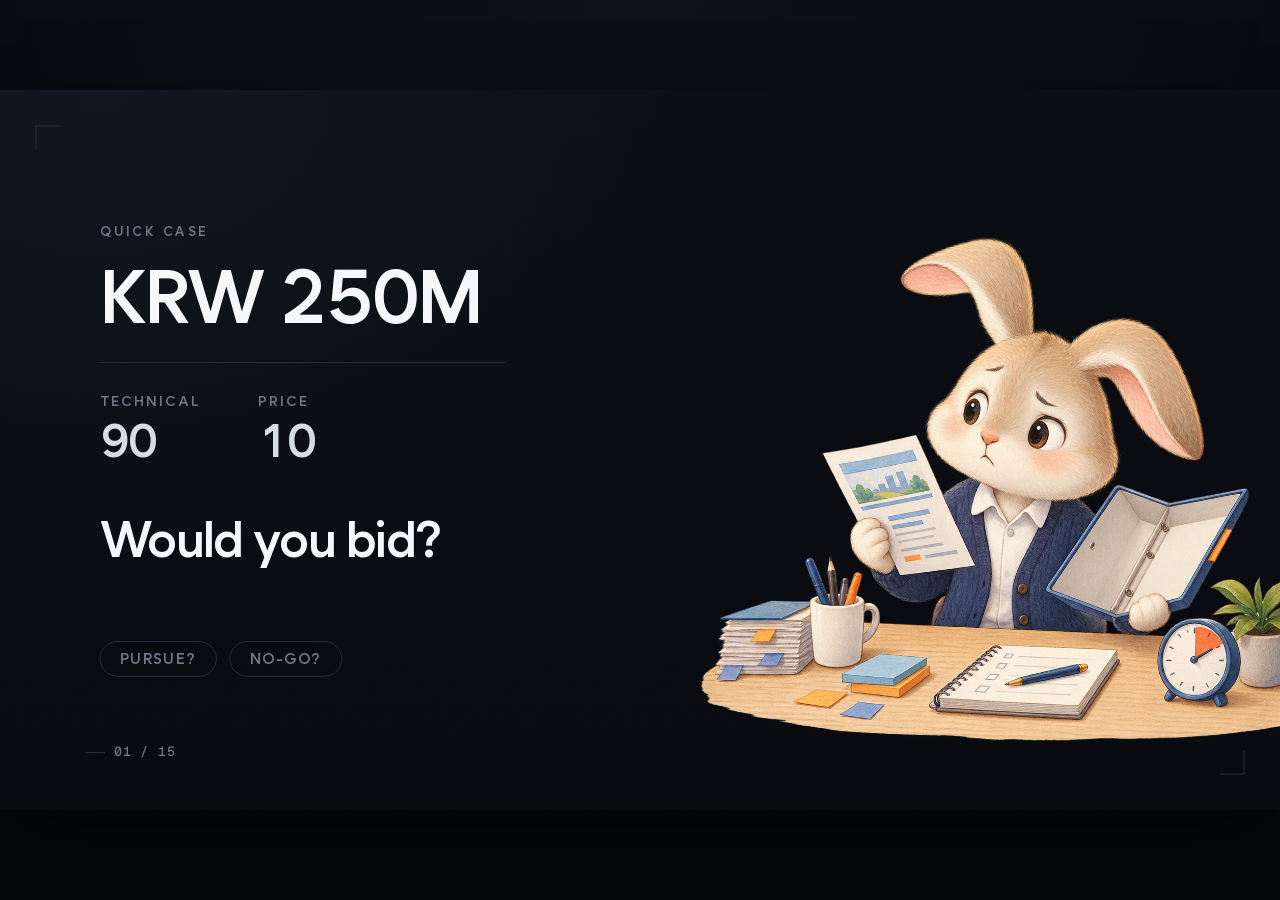
==== commit fd2aaf16: "feat: rebuild grand finale deck as dark visual show" ====
--- a/dev/active/grand-finale-pitch-20260903/deck.html
+++ b/dev/active/grand-finale-pitch-20260903/deck.html
@@ -7,127 +7,289 @@
 <style>
 @font-face{
   font-family:"Wanted Sans Variable";
-  font-style:normal;
-  font-display:swap;
-  font-weight:400 1000;
+  font-style:normal; font-display:swap; font-weight:400 1000;
   src:url("fonts/WantedSansVariable-latin.woff2") format("woff2-variations");
 }
+@font-face{
+  font-family:"Geist Mono"; font-style:normal; font-display:swap; font-weight:400;
+  src:url("fonts/GeistMono-400-latin.woff2") format("woff2");
+}
+@font-face{
+  font-family:"Geist Mono"; font-style:normal; font-display:swap; font-weight:500;
+  src:url("fonts/GeistMono-500-latin.woff2") format("woff2");
+}
 
 :root{
-  --blue:#0066FF; --blue-strong:#005EEB; --blue-heavy:#0054D1;
-  --blue-90:#C9DEFE; --blue-95:#EAF2FE; --blue-99:#F7FBFF;
-  --ink:#171719; --ink-2:rgba(46,47,51,.88); --ink-3:rgba(55,56,60,.61); --ink-4:rgba(55,56,60,.28);
-  --line:rgba(112,115,124,.22); --line-soft:rgba(112,115,124,.12); --line-solid:#E1E2E4;
-  --g30:#46474C; --g50:#70737C; --g70:#989BA2; --g90:#C2C4C8; --g95:#DBDCDF; --g98:#F4F4F5; --g99:#F7F7F8;
-  --caution:#FF9200; --caution-fg:#D17600; --caution-95:#FEF4E6;
+  /* ── stage ─────────────────────────────────────────────── */
+  --stage:#090B10;
+  --surface:#11161E;
+  --fill-0:#090B10;
+
+  /* ── WDS primary, dark-mode tuned ──────────────────────── */
+  --blue:#2F7CFF; --blue-strong:#5B99FF; --blue-heavy:#8FBAFF;
+  --blue-90:#22406E; --blue-95:rgba(47,124,255,.15); --blue-99:rgba(47,124,255,.07);
+
+  /* ── label hierarchy on dark ───────────────────────────── */
+  --ink:#F5F7FA; --ink-2:#D6DCE6; --ink-3:#99A2B1; --ink-4:#6C7585;
+
+  /* ── structure ─────────────────────────────────────────── */
+  --line:#283141; --line-soft:#1C232F; --line-solid:#283141;
+
+  /* ── cool-neutral ramp, inverted for the dark stage ────── */
+  --g30:#C7CCD6; --g50:#7E8798; --g70:#6A7385;
+  --g90:#39424F; --g95:#2B3341; --g98:#1F2632; --g99:#11161E;
+
+  /* ── semantics: orange = unresolved, green = passed ────── */
+  --caution:#FF9D2E; --caution-fg:#FF9D2E; --caution-95:rgba(255,157,46,.12);
+  --positive:#1ED45A;
+
   --ease:cubic-bezier(.4,0,.2,1);
-  --font:"Wanted Sans Variable","Wanted Sans","Pretendard JP Variable",-apple-system,BlinkMacSystemFont,"Apple SD Gothic Neo","Noto Sans KR",sans-serif;
+  --font:"Wanted Sans Variable","Wanted Sans","Pretendard JP Variable",sans-serif;
+  --mono:"Geist Mono","Wanted Sans Variable",monospace;
 }
 *{box-sizing:border-box;margin:0;padding:0}
-html,body{height:100%;overflow:hidden;background:var(--g99);}
-body{font-family:var(--font);color:var(--ink);-webkit-font-smoothing:antialiased;-moz-osx-font-smoothing:grayscale;text-rendering:optimizeLegibility;}
-
-#stage{position:fixed;inset:0;overflow:hidden;}
-#canvas{width:1440px;height:810px;position:absolute;left:50%;top:50%;margin:-405px 0 0 -720px;
-  background:#fff;transform-origin:center center;
-  box-shadow:0 6px 10px -4px rgba(23,23,23,.08),0 16px 24px -6px rgba(23,23,23,.08);}
+html,body{height:100%;overflow:hidden;background:#05070A;}
+body{font-family:var(--font);color:var(--ink);
+  -webkit-font-smoothing:antialiased;-moz-osx-font-smoothing:grayscale;text-rendering:optimizeLegibility;}
+
+#stage{position:fixed;inset:0;overflow:hidden;background:
+  radial-gradient(120% 90% at 50% 0%, #0D1119 0%, #05070A 70%);}
+#canvas{width:1440px;height:810px;position:absolute;left:50%;top:50%;
+  margin:-405px 0 0 -720px;transform-origin:center center;overflow:hidden;
+  background:
+    radial-gradient(90% 120% at 8% 0%, #10161F 0%, rgba(16,22,31,0) 62%),
+    linear-gradient(180deg,#0A0D13 0%, #090B10 46%, #080A0F 100%);
+  box-shadow:0 24px 80px -20px rgba(0,0,0,.8);}
 #canvas:focus-visible{outline:2px solid var(--blue);outline-offset:3px;}
 
-#canvas::before,#canvas::after{content:"";position:absolute;pointer-events:none;}
+/* fine grain: texture, not decoration */
+#grain{position:absolute;inset:0;pointer-events:none;z-index:40;opacity:.05;mix-blend-mode:overlay;
+  background-image:url("data:image/svg+xml;utf8,<svg xmlns='http://www.w3.org/2000/svg' width='160' height='160'><filter id='n'><feTurbulence type='fractalNoise' baseFrequency='.85' numOctaves='3'/></filter><rect width='160' height='160' filter='url(%23n)'/></svg>");}
+
+/* crop marks */
+#canvas::before,#canvas::after{content:"";position:absolute;pointer-events:none;z-index:30;}
 #canvas::before{left:40px;top:40px;width:26px;height:26px;border-left:1px solid var(--line);border-top:1px solid var(--line);}
 #canvas::after{right:40px;bottom:40px;width:26px;height:26px;border-right:1px solid var(--line);border-bottom:1px solid var(--line);}
 
-.slide{position:absolute;inset:0;opacity:0;visibility:hidden;transform:translateY(6px);
-  transition:opacity .24s var(--ease),transform .28s var(--ease),visibility 0s linear .28s;}
-.slide.on{opacity:1;visibility:visible;transform:none;transition:opacity .26s var(--ease),transform .3s var(--ease),visibility 0s;}
-
-.hd{position:absolute;left:88px;top:70px;}
-.hd .rule{width:44px;height:3px;background:var(--blue);margin-bottom:18px;}
-h1{font-size:34px;line-height:44px;font-weight:600;letter-spacing:-.024em;color:var(--ink);}
+.slide{position:absolute;inset:0;opacity:0;visibility:hidden;
+  transition:opacity .22s var(--ease),visibility 0s linear .22s;}
+.slide.on{opacity:1;visibility:visible;transition:opacity .26s var(--ease),visibility 0s;}
+
+/* one orchestrated staggered reveal per slide */
+@keyframes rise{from{opacity:0;transform:translateY(14px)}to{opacity:1;transform:none}}
+.slide.on>*{animation:rise .46s var(--ease) both;}
+.slide.on>*:nth-child(1){animation-delay:.02s}
+.slide.on>*:nth-child(2){animation-delay:.10s}
+.slide.on>*:nth-child(3){animation-delay:.17s}
+.slide.on>*:nth-child(4){animation-delay:.23s}
+.slide.on>*:nth-child(5){animation-delay:.28s}
+.slide.on>*:nth-child(6){animation-delay:.32s}
+.slide.on>*:nth-child(n+7){animation-delay:.36s}
+
+/* ── headers ─────────────────────────────────────────────── */
+.hd{position:absolute;left:96px;top:74px;right:96px;}
+.hd .rule{width:44px;height:3px;background:var(--blue);margin-bottom:20px;}
+h1{font-size:39px;line-height:48px;font-weight:600;letter-spacing:-.024em;color:var(--ink);}
+.hd.tight h1{font-size:35px;line-height:44px;}
 .kicker{margin-top:14px;font-size:24px;line-height:32px;font-weight:500;color:var(--ink-3);letter-spacing:-.004em;}
-.hd.tight h1{font-size:31px;line-height:40px;}
-
-.pageno{position:absolute;right:88px;bottom:56px;font-size:17px;line-height:20px;font-weight:500;
-  color:var(--ink-4);letter-spacing:.04em;font-variant-numeric:tabular-nums;}
+
+.eyebrow{font-size:15px;line-height:18px;font-weight:600;letter-spacing:.2em;
+  text-transform:uppercase;color:var(--ink-4);}
+
+.pageno{position:absolute;right:96px;bottom:56px;font-family:var(--mono);
+  font-size:15px;line-height:20px;font-weight:500;color:var(--ink-4);letter-spacing:.06em;z-index:20;}
+.slide[data-pn="left"].on ~ .pageno{left:96px;right:auto;}
 .pageno i{display:inline-block;width:22px;height:1px;background:var(--line);vertical-align:middle;margin-right:10px;}
 
-.note{position:absolute;font-size:17px;line-height:24px;color:var(--ink-4);letter-spacing:.01em;}
+.note{position:absolute;font-size:18px;line-height:25px;color:var(--ink-4);letter-spacing:.01em;}
 .smallline{position:absolute;font-size:24px;line-height:32px;color:var(--ink-3);font-weight:500;}
 .smallline b{color:var(--ink-2);font-weight:600;}
-
+.mono{font-family:var(--mono);letter-spacing:.02em;}
+
+/* ── svg type ────────────────────────────────────────────── */
 svg{display:block}
 svg text{font-family:var(--font);}
 .t{font-size:24px;font-weight:500;fill:var(--ink-2);letter-spacing:-.002em;}
 .t-s{font-size:24px;font-weight:600;fill:var(--ink);letter-spacing:-.006em;}
 .t-q{font-size:24px;font-weight:500;fill:var(--ink-3);}
-.t-b{font-size:24px;font-weight:600;fill:var(--blue);letter-spacing:-.004em;}
+.t-b{font-size:24px;font-weight:600;fill:var(--blue-strong);letter-spacing:-.004em;}
 .t-c{font-size:24px;font-weight:600;fill:var(--caution-fg);letter-spacing:-.004em;}
 .t-g{font-size:24px;font-weight:500;fill:var(--g50);}
 .t-n{font-size:28px;font-weight:600;fill:var(--ink);font-variant-numeric:tabular-nums;letter-spacing:-.01em;}
-.t-nb{font-size:34px;font-weight:600;fill:var(--blue);font-variant-numeric:tabular-nums;letter-spacing:-.018em;}
-.t-src{font-size:17px;font-weight:400;fill:var(--ink-4);letter-spacing:.01em;}
+.t-nb{font-size:34px;font-weight:600;fill:var(--blue-strong);font-variant-numeric:tabular-nums;letter-spacing:-.018em;}
+.t-src{font-size:18px;font-weight:400;fill:var(--ink-4);letter-spacing:.01em;}
 .t-lg{font-size:30px;font-weight:600;fill:var(--ink);letter-spacing:-.014em;}
+.t-ok{font-size:20px;font-weight:600;fill:var(--positive);letter-spacing:-.002em;}
 
 .ln{stroke:var(--line);stroke-width:1;fill:none}
 .dash{stroke-dasharray:2 6;stroke-linecap:round}
-.path-g{stroke:var(--g90);stroke-width:2;fill:none;stroke-linecap:round}
+.path-g{stroke:var(--g70);stroke-width:2;fill:none;stroke-linecap:round}
 .path-b{stroke:var(--blue);stroke-width:3;fill:none;stroke-linecap:round}
 .path-c{stroke:var(--caution);stroke-width:3;fill:none;stroke-linecap:round}
 
+/* ── tables ──────────────────────────────────────────────── */
 .tbl{position:absolute;border-top:1px solid var(--line);}
 .tbl .r{display:grid;align-items:center;border-bottom:1px solid var(--line-soft);}
 .tbl .r.h{border-bottom:1px solid var(--line);}
-.tbl .r>div{padding:15px 20px 15px 0;font-size:24px;line-height:30px;color:var(--ink-2);font-weight:500;letter-spacing:-.002em;}
-.tbl .r.h>div{font-size:22px;color:var(--ink-3);font-weight:500;letter-spacing:.01em;padding-top:10px;padding-bottom:10px;}
+.tbl .r>div{padding:15px 20px 15px 0;font-size:23px;line-height:30px;color:var(--ink-3);font-weight:500;letter-spacing:-.002em;}
+.tbl .r.h>div{font-size:20px;color:var(--ink-4);font-weight:500;letter-spacing:.02em;padding-top:10px;padding-bottom:10px;}
 .tbl .r>div.k{color:var(--ink);font-weight:600;}
-.tbl .r>div.b{color:var(--blue);font-weight:600;}
+.tbl .r>div.b{color:var(--blue-strong);font-weight:600;}
 .tbl .r:last-child{border-bottom:0}
 .tbl.dense .r>div{padding:12px 20px 12px 0;}
 
-.shot{position:absolute;overflow:hidden;border:1px solid var(--line);border-radius:8px;background:#fff;
-  box-shadow:0 1px 2px -1px rgba(23,23,23,.10);
+/* ── product screenshots: small authenticity evidence ────── */
+.shot{position:absolute;overflow:hidden;border:1px solid var(--line);border-radius:10px;background:#fff;
+  box-shadow:0 10px 24px -12px rgba(0,0,0,.9);
   transition:box-shadow .24s var(--ease),border-color .24s var(--ease),transform .24s var(--ease);}
-.shot:hover{border-color:var(--blue-90);transform:translateY(-2px);
-  box-shadow:0 4px 6px -2px rgba(23,23,23,.07),0 10px 15px -3px rgba(23,23,23,.07);}
+.shot:hover{border-color:var(--blue-90);transform:translateY(-3px);
+  box-shadow:0 18px 34px -14px rgba(0,0,0,.95);}
 .shot img{position:absolute;display:block;}
-.shot .cap{position:absolute;left:0;right:0;bottom:0;background:rgba(255,255,255,.88);backdrop-filter:blur(8px);
-  border-top:1px solid var(--line-soft);font-size:17px;line-height:20px;padding:6px 10px;color:var(--ink-3);letter-spacing:.01em;}
+.shot .cap{position:absolute;left:0;right:0;bottom:0;background:rgba(9,11,16,.9);
+  -webkit-backdrop-filter:blur(10px);backdrop-filter:blur(10px);
+  border-top:1px solid rgba(255,255,255,.1);font-size:16px;line-height:20px;padding:6px 10px;
+  color:#C6CDD8;letter-spacing:.01em;}
+
+/* ── navigation affordance ───────────────────────────────── */
+.nav{position:fixed;top:50%;transform:translateY(-50%);width:56px;height:56px;border-radius:1000px;
+  border:1px solid var(--line);background:rgba(17,22,30,.5);color:var(--ink-3);
+  -webkit-backdrop-filter:blur(18px);backdrop-filter:blur(18px);
+  display:grid;place-items:center;cursor:pointer;opacity:0;z-index:60;
+  transition:opacity .22s var(--ease),border-color .22s var(--ease),color .22s var(--ease),transform .22s var(--ease);}
+#stage:hover .nav{opacity:.55}
+.nav:hover{opacity:1;border-color:var(--blue);color:var(--blue-strong);}
+.nav:active{transform:translateY(-50%) scale(.94)}
+.nav:focus-visible{opacity:1;outline:2px solid var(--blue);outline-offset:3px;}
+.nav.prev{left:22px} .nav.next{right:22px}
+.nav svg{width:20px;height:20px;stroke:currentColor;stroke-width:1.8;fill:none;stroke-linecap:round;stroke-linejoin:round}
 
 @media (prefers-reduced-motion:reduce){
-  .slide,.slide.on,.shot{transition:none}
+  .slide,.slide.on,.slide.on>*,.shot,.nav{transition:none;animation:none}
   .shot:hover{transform:none}
 }
+
+/* ══ slide 1 · quick case ══════════════════════════════════ */
+.case-eyebrow{position:absolute;left:112px;top:150px;}
+.case-sum{position:absolute;left:112px;top:186px;font-size:84px;line-height:92px;font-weight:600;
+  letter-spacing:-.035em;color:var(--ink);font-variant-numeric:tabular-nums;}
+.case-rule{position:absolute;left:112px;top:306px;width:456px;height:1px;background:var(--line);}
+.case-crit{position:absolute;left:112px;top:340px;display:flex;gap:64px;}
+.case-crit .c span{display:block;font-size:16px;font-weight:600;letter-spacing:.16em;
+  text-transform:uppercase;color:var(--ink-4);margin-bottom:8px;}
+.case-crit .c b{font-size:52px;line-height:56px;font-weight:600;letter-spacing:-.03em;color:var(--ink-2);
+  font-variant-numeric:tabular-nums;}
+.case-ask{position:absolute;left:112px;top:474px;font-size:56px;line-height:64px;font-weight:600;
+  letter-spacing:-.028em;color:var(--ink);}
+.case-ask em{font-style:normal;color:var(--blue-strong);}
+.choices{position:absolute;left:112px;bottom:150px;display:flex;gap:14px;}
+.choice{border:1px solid var(--line);border-radius:1000px;padding:9px 22px;
+  font-size:17px;font-weight:600;letter-spacing:.1em;color:var(--ink-4);}
+
+.rabbit-wrap{position:absolute;overflow:hidden;}
+.rabbit-wrap.feather::after{content:"";position:absolute;inset:0;pointer-events:none;
+  background:linear-gradient(90deg,#090B10 0,rgba(9,11,16,.72) 46px,rgba(9,11,16,0) 132px);}
+.rabbit-wrap img{position:absolute;display:block;}
+
+/* ══ slide 2 · the missing answer ══════════════════════════ */
+.reveal-word{position:absolute;left:112px;top:196px;font-size:118px;line-height:118px;font-weight:700;
+  letter-spacing:-.045em;color:var(--caution);}
+.reveal-copy{position:absolute;left:112px;top:342px;width:470px;font-size:29px;line-height:40px;
+  font-weight:500;letter-spacing:-.012em;color:var(--ink-2);}
+.boundary{position:absolute;left:112px;top:452px;width:480px;padding-top:18px;
+  border-top:1px solid var(--line);font-size:18px;line-height:26px;color:var(--ink-4);letter-spacing:.01em;}
+.tabs{position:absolute;left:600px;top:410px;display:flex;flex-direction:column;gap:20px;}
+.tab{display:flex;align-items:center;gap:12px;width:206px;height:44px;padding:0 15px;
+  border:1px solid rgba(255,157,46,.42);border-radius:10px;background:rgba(255,157,46,.07);}
+.tab i{width:7px;height:7px;border-radius:1000px;background:var(--caution);flex:none;}
+.tab u{flex:1;height:1px;background:rgba(255,157,46,.3);text-decoration:none;}
+.tab b{font-family:var(--mono);font-size:14px;font-weight:500;color:var(--caution);letter-spacing:.06em;}
+
+/* ══ slide 7 · fluency is not evidence ═════════════════════ */
+.breath{position:absolute;left:360px;right:360px;top:364px;text-align:center;
+  font-size:64px;line-height:76px;font-weight:600;letter-spacing:-.034em;color:var(--ink);}
+.breath-sub{position:absolute;left:300px;right:300px;top:494px;text-align:center;
+  font-size:23px;line-height:32px;font-weight:400;letter-spacing:.005em;color:var(--ink-4);}
+.quotemark{position:absolute;left:186px;top:282px;font-size:186px;line-height:160px;font-weight:700;
+  color:#FFFFFF;letter-spacing:-.06em;
+  text-shadow:0 0 46px rgba(255,255,255,.42),0 0 110px rgba(255,255,255,.16);}
+.seal{position:absolute;right:186px;top:322px;width:148px;height:148px;}
+
+/* ══ slide 15 · close ══════════════════════════════════════ */
+#s15{background:radial-gradient(70% 90% at 50% 42%, #0C1119 0%, #06080C 74%);}
+.close-line{position:absolute;left:0;right:0;top:318px;text-align:center;
+  font-size:82px;line-height:94px;font-weight:600;letter-spacing:-.036em;color:var(--ink);}
+.close-underline{position:absolute;left:50%;top:452px;width:132px;height:4px;margin-left:-66px;
+  background:var(--blue);border-radius:2px;}
+.close-foot{position:absolute;left:0;right:0;bottom:96px;text-align:center;
+  font-size:19px;line-height:26px;color:var(--ink-4);letter-spacing:.09em;}
 </style>
 </head>
 <body>
 <div id="stage">
+<button class="nav prev" type="button" aria-label="Previous slide"><svg viewBox="0 0 24 24"><path d="M15 5l-7 7 7 7"/></svg></button>
+<button class="nav next" type="button" aria-label="Next slide"><svg viewBox="0 0 24 24"><path d="M9 5l7 7-7 7"/></svg></button>
 <div id="canvas" tabindex="-1">
 
-<!-- ══════════════════ 1 ══════════════════ -->
-<section class="slide" id="s1" aria-label="Slide 1">
+<!-- ══════════════════ 1 · QUICK CASE ══════════════════ -->
+<section class="slide" id="s1" data-pn="left" aria-label="Slide 1">
+  <div class="rabbit-wrap" style="left:560px;top:155px;width:880px;height:587px;">
+    <img src="assets/illustrations/rabbit-dilemma-v1.png" width="880" style="left:0;top:0;"
+         alt="A pursuit lead reads a public tender in one hand and holds an empty evidence folder in the other, with a clock on the desk.">
+  </div>
+  <div class="case-eyebrow eyebrow">Quick case</div>
+  <div class="case-sum">KRW 250M</div>
+  <div class="case-rule"></div>
+  <div class="case-crit">
+    <div class="c"><span>Technical</span><b>90</b></div>
+    <div class="c"><span>Price</span><b>10</b></div>
+  </div>
+  <div class="case-ask">Would you bid?</div>
+  <div class="choices"><div class="choice">PURSUE?</div><div class="choice">NO-GO?</div></div>
+</section>
+
+<!-- ══════════════════ 2 · THE MISSING ANSWER ══════════════════ -->
+<section class="slide" id="s2" data-pn="left" aria-label="Slide 2">
+  <div class="rabbit-wrap feather" style="left:880px;top:0;width:560px;height:810px;">
+    <img src="assets/illustrations/rabbit-dilemma-v1.png" width="1613" style="left:-987px;top:-126px;"
+         alt="The same pursuit lead, closer: a worried expression above an empty ring binder that holds no evidence.">
+  </div>
+  <div class="eyebrow" style="position:absolute;left:112px;top:150px;">The missing answer</div>
+  <div class="reveal-word">REVIEW</div>
+  <div class="reveal-copy">Four supplier requirements remain unsupported.</div>
+  <div class="boundary">Real public tender · Synthetic demo supplier profile</div>
+  <div class="tabs">
+    <div class="tab"><i></i><u></u><b>01</b></div>
+    <div class="tab"><i></i><u></u><b>02</b></div>
+    <div class="tab"><i></i><u></u><b>03</b></div>
+    <div class="tab"><i></i><u></u><b>04</b></div>
+  </div>
+  <div class="choices" style="bottom:132px;"><div class="choice">PURSUE?</div><div class="choice">NO-GO?</div></div>
+</section>
+
+<section class="slide" id="s3" aria-label="Slide 3">
   <div class="hd"><div class="rule"></div><h1>Sergio Lee · USCPA · Government-Support Programs</h1></div>
-  <svg width="1440" height="600" viewBox="0 0 1440 600" style="position:absolute;left:0;top:186px" role="img"
+  <svg width="1440" height="600" viewBox="0 0 1440 600" style="position:absolute;left:30px;top:186px" role="img"
        aria-label="A vertical provenance line derives the product from the founder's credential: Washington State CPA, then government grants and public programs application support, then repeated enterprise friction, terminating in the BidPilot mark.">
     <title>Credential to product derivation</title>
     <line class="ln" x1="560" y1="20" x2="560" y2="470"/>
     <line x1="560" y1="20" x2="560" y2="150" stroke="var(--blue)" stroke-width="2"/>
 
-    <circle cx="560" cy="40" r="13" fill="#fff" stroke="var(--blue)" stroke-width="3"/>
+    <circle cx="560" cy="40" r="13" fill="var(--fill-0)" stroke="var(--blue)" stroke-width="3"/>
     <circle cx="560" cy="40" r="4.5" fill="var(--blue)"/>
     <text class="t-lg" x="614" y="34">Washington State CPA</text>
     <text class="t-q" x="614" y="66">Licensed accounting judgment</text>
 
-    <circle cx="560" cy="215" r="11" fill="#fff" stroke="var(--g70)" stroke-width="2.5"/>
+    <circle cx="560" cy="215" r="11" fill="var(--fill-0)" stroke="var(--g70)" stroke-width="2.5"/>
     <text class="t-lg" x="614" y="209">Government grants · public programs</text>
     <text class="t-q" x="614" y="241">Application support, year after year</text>
 
-    <circle cx="560" cy="370" r="11" fill="#fff" stroke="var(--caution)" stroke-width="2.5"/>
+    <circle cx="560" cy="370" r="11" fill="var(--fill-0)" stroke="var(--caution)" stroke-width="2.5"/>
     <text class="t-lg" x="614" y="364">Repeated enterprise friction</text>
     <text class="t-q" x="614" y="396">The same six breakpoints, every pursuit</text>
 
     <line x1="560" y1="415" x2="560" y2="466" stroke="var(--blue)" stroke-width="2"/>
     <rect x="536" y="470" width="48" height="48" rx="14" fill="var(--blue)"/>
-    <path d="M560 484 L572 494 L560 504 L548 494 Z" fill="#fff"/>
+    <path d="M560 484 L572 494 L560 504 L548 494 Z" fill="var(--fill-0)"/>
     <text class="t-b" x="614" y="502" font-size="28">BidPilot</text>
 
     <line class="ln" x1="470" y1="128" x2="560" y2="128"/>
@@ -138,9 +300,7 @@
     <text class="t-g" x="446" y="285" text-anchor="end">sergiobuilds</text>
   </svg>
 </section>
-
-<!-- ══════════════════ 2 ══════════════════ -->
-<section class="slide" id="s2" aria-label="Slide 2">
+<section class="slide" id="s4" aria-label="Slide 4">
   <div class="hd"><div class="rule"></div><h1>Accounting-Firm + Enterprise Friction · 6 Breakpoints</h1>
     <div class="kicker">2 perspectives · 6 breakpoints · 1 deadline</div></div>
   <svg width="1440" height="270" viewBox="0 0 1440 270" style="position:absolute;left:0;top:196px" role="img"
@@ -200,9 +360,7 @@
     <div class="r" style="grid-template-columns:250px 1fr 1fr"><div class="k">Ownership</div><div>One partner carries the file</div><div>No named owner per task</div></div>
   </div>
 </section>
-
-<!-- ══════════════════ 3 ══════════════════ -->
-<section class="slide" id="s3" aria-label="Slide 3">
+<section class="slide" id="s5" aria-label="Slide 5">
   <div class="hd"><div class="rule"></div><h1>Global Public-Sector Pursuit · Shared Operating Pattern</h1></div>
   <svg width="1440" height="560" viewBox="0 0 1440 560" style="position:absolute;left:0;top:180px" role="img"
        aria-label="A ring anchors three public procurement systems, Korea G2B, US SAM.gov and EU TED, and five shared structural markers read off the ring: public notice, eligibility rules, scored evaluation, private supplier evidence and a fixed submission boundary. A blue arc measures 12.9 percent of GDP and a radial tick fan measures over three thousand notices each weekday.">
@@ -233,9 +391,9 @@
     <text class="t-q" x="872" y="373">Fixed submission boundary</text>
 
     <!-- three anchored regions -->
-    <circle cx="510.7" cy="119.8" r="9" fill="#fff" stroke="var(--ink)" stroke-width="2.5"/>
-    <circle cx="717.5" cy="389.3" r="9" fill="#fff" stroke="var(--ink)" stroke-width="2.5"/>
-    <circle cx="556.3" cy="407.6" r="9" fill="#fff" stroke="var(--ink)" stroke-width="2.5"/>
+    <circle cx="510.7" cy="119.8" r="9" fill="var(--fill-0)" stroke="var(--ink)" stroke-width="2.5"/>
+    <circle cx="717.5" cy="389.3" r="9" fill="var(--fill-0)" stroke="var(--ink)" stroke-width="2.5"/>
+    <circle cx="556.3" cy="407.6" r="9" fill="var(--fill-0)" stroke="var(--ink)" stroke-width="2.5"/>
     <text class="t-s" x="486" y="106" text-anchor="end">EU TED</text>
     <text class="t-s" x="748" y="418">US SAM.gov</text>
     <text class="t-s" x="530" y="452" text-anchor="end">Korea G2B</text>
@@ -268,9 +426,7 @@
   </svg>
   <div class="note" style="left:88px;bottom:54px;">OECD Public Procurement · TED About · SAM.gov Contract Opportunities</div>
 </section>
-
-<!-- ══════════════════ 4 ══════════════════ -->
-<section class="slide" id="s4" aria-label="Slide 4">
+<section class="slide" id="s6" aria-label="Slide 6">
   <div class="hd"><div class="rule"></div><h1>Verification · Context · Strategy</h1></div>
   <svg width="1440" height="600" viewBox="0 0 1440 600" style="position:absolute;left:0;top:200px" role="img"
        aria-label="Three input streams, verification, context and strategy, converge on one decision aperture. A complete set of streams opens the aperture to a defensible pursuit decision; an incomplete set stops at review. Outputs are pursue, review and no-go.">
@@ -310,78 +466,93 @@
   </svg>
 </section>
 
-<!-- ══════════════════ 5 ══════════════════ -->
-<section class="slide" id="s5" aria-label="Slide 5">
-  <div class="hd"><div class="rule"></div><h1>BidPilot · Decision-to-Execution Workspace</h1></div>
-  <svg width="1440" height="420" viewBox="0 0 1440 420" style="position:absolute;left:0;top:176px" role="img"
-       aria-label="One continuous blue path: a public tender document merges with supplier evidence nodes, passes a decision gate, thickens according to the official score profile, turns to one selected win position, expands into an evidence-bound proposal, crosses a red-team inspection line, reaches named owners, and loops back as a same-run Snowflake readback.">
-    <title>One accountable causal chain from tender to owned execution</title>
-    <rect x="92" y="106" width="60" height="80" rx="4" fill="#fff" stroke="var(--g50)" stroke-width="2"/>
-    <g stroke="var(--g70)" stroke-width="2" stroke-linecap="round">
-      <line x1="107" y1="128" x2="137" y2="128"/><line x1="107" y1="145" x2="137" y2="145"/><line x1="107" y1="162" x2="125" y2="162"/>
-    </g>
-    <text class="t" x="92" y="86">Public tender</text>
-    <g fill="var(--blue)"><circle cx="100" cy="238" r="6"/><circle cx="128" cy="258" r="6"/><circle cx="156" cy="236" r="6"/></g>
-    <path class="path-b" d="M100 238 C 148 220 168 208 196 194" stroke-width="2"/>
-    <path class="path-b" d="M128 258 C 168 232 178 210 202 198" stroke-width="2"/>
-    <path class="path-b" d="M156 236 C 180 220 190 206 206 200" stroke-width="2"/>
-    <text class="t-src" x="176" y="262">Supplier evidence</text>
-
-    <path class="path-b" d="M152 146 C 202 146 212 184 248 192" stroke-width="5"/>
-    <path d="M290 144 L322 192 L290 240" fill="none" stroke="var(--ink)" stroke-width="3" stroke-linejoin="round"/>
-    <path d="M258 144 L258 240" stroke="var(--ink)" stroke-width="3"/>
-    <path class="path-b" d="M248 192 L300 192" stroke-width="5"/>
-    <text class="t" x="252" y="302">Decision gate</text>
-
-    <path class="path-b" d="M330 192 L392 192" stroke-width="14"/>
-    <path class="path-b" d="M392 192 L444 192" stroke-width="10"/>
-    <path class="path-b" d="M444 192 L488 192" stroke-width="7"/>
-    <path class="path-b" d="M488 192 L522 192" stroke-width="4"/>
-    <text class="t" x="330" y="140">Score profile</text>
-    <text class="t-src" x="330" y="164">40 / 30 / 20 / 10</text>
-
-    <path class="path-b" d="M522 192 C 570 192 578 248 622 248" stroke-width="6"/>
-    <circle cx="646" cy="248" r="14" fill="var(--blue)"/>
-    <text class="t-s" x="592" y="310">Win Position</text>
-
-    <g stroke="var(--blue)" stroke-width="3" fill="none" stroke-linecap="round">
-      <path d="M660 248 C 700 248 706 118 744 118"/><path d="M660 248 C 702 248 708 154 748 154"/>
-      <path d="M660 248 C 704 248 710 192 752 192"/><path d="M660 248 C 706 248 712 228 756 228"/>
-      <path d="M660 248 C 706 248 712 262 756 262"/><path d="M660 248 C 704 248 710 296 752 296"/>
-      <path d="M660 248 C 702 248 708 332 748 332"/><path d="M660 248 C 700 248 706 366 744 366"/>
-    </g>
-    <text class="t" x="596" y="86">Evidence-bound proposal</text>
-
-    <line x1="808" y1="86" x2="808" y2="382" stroke="var(--ink)" stroke-width="2" stroke-dasharray="6 6"/>
-    <g stroke="var(--ink)" stroke-width="2" stroke-linecap="round">
-      <path d="M800 110 L816 126 M816 110 L800 126"/><path d="M800 310 L816 326 M816 310 L800 326"/>
-    </g>
-    <text class="t" x="808" y="406" text-anchor="middle">Red-team inspection</text>
-    <g stroke="var(--blue)" stroke-width="3" fill="none" stroke-linecap="round">
-      <path d="M808 118 C 856 118 884 186 928 186"/><path d="M808 154 C 858 154 886 200 928 200"/>
-      <path d="M808 192 C 860 192 888 210 928 210"/><path d="M808 228 C 862 228 890 220 928 220"/>
-      <path d="M808 262 C 862 262 890 234 928 234"/><path d="M808 296 C 860 296 888 246 928 246"/>
-      <path d="M808 332 C 858 332 886 260 928 260"/><path d="M808 366 C 856 366 884 272 928 272"/>
-    </g>
-    <g fill="#fff" stroke="var(--blue)" stroke-width="3">
-      <circle cx="952" cy="186" r="11"/><circle cx="952" cy="229" r="11"/><circle cx="952" cy="272" r="11"/>
-    </g>
-    <text class="t-s" x="984" y="222">Named owners</text>
-
-    <path class="path-b" d="M974 288 C 1080 400 400 410 176 340 C 140 328 126 300 122 268" stroke-width="2" stroke-dasharray="3 7"/>
-    <path d="M122 268 l -6 12 l 12 0 z" fill="var(--blue)" transform="rotate(180 122 268)"/>
-    <text class="t-b" x="1010" y="330">Same-run Snowflake readback</text>
-  </svg>
-
-  <div class="tbl" style="left:88px;width:1120px;top:606px;">
-    <div class="r h" style="grid-template-columns:260px 1fr 1fr"><div>System</div><div>Input to output</div><div>State</div></div>
-    <div class="r" style="grid-template-columns:260px 1fr 1fr"><div class="k">General LLM</div><div>Prompt to prose</div><div>Session context</div></div>
-    <div class="r" style="grid-template-columns:260px 1fr 1fr"><div class="k b">BidPilot</div><div class="b">Evidence to owned execution</div><div class="b">Replayable run</div></div>
-  </div>
-</section>
-
-<!-- ══════════════════ 6 ══════════════════ -->
-<section class="slide" id="s6" aria-label="Slide 6">
+<!-- ══════════════════ 7 · FLUENCY IS NOT EVIDENCE ══════════════════ -->
+<section class="slide" id="s7" aria-label="Slide 7">
+  <div class="quotemark" aria-hidden="true">&ldquo;</div>
+  <svg class="seal" viewBox="0 0 148 148" role="img" aria-label="An empty evidence seal: an open ring with nothing recorded inside.">
+    <circle cx="74" cy="74" r="72" fill="none" stroke="#38445C" stroke-width="1.2"/>
+    <circle cx="74" cy="74" r="54" fill="none" stroke="#7C879B" stroke-width="1.6" stroke-dasharray="3 10" stroke-linecap="round"/>
+    <circle cx="74" cy="74" r="27" fill="none" stroke="#38445C" stroke-width="1.2"/>
+  </svg>
+  <div class="breath">Fluency is not evidence.</div>
+  <div class="breath-sub">A proposal can sound excellent and still be indefensible.</div>
+</section>
+
+<!-- ══════════════════ 8 · PRODUCT SPINE ══════════════════ -->
+<section class="slide" id="s8" aria-label="Slide 8">
+  <div class="hd"><div class="rule"></div><h1>Should we bid? &rarr; Who owns what next?</h1>
+    <div class="kicker">One accountable run, from public notice to a named owner</div></div>
+  <svg width="1440" height="400" viewBox="0 0 1440 400" style="position:absolute;left:0;top:300px" role="img"
+       aria-label="A single horizontal spine carries five symbols in order: a tender document, a narrow decision gate, a compass marking the selected win position, scored proposal pages, and a named owner. One thin baseline underneath records that every stage shares one run identifier, persisted and replayable in Snowflake.">
+    <title>One horizontal product spine from tender to named owner</title>
+
+    <!-- spine segments -->
+    <g stroke="var(--blue)" stroke-width="1.5" stroke-linecap="round" opacity=".8">
+      <line x1="262" y1="130" x2="398" y2="130"/><line x1="522" y1="130" x2="658" y2="130"/>
+      <line x1="782" y1="130" x2="918" y2="130"/><line x1="1042" y1="130" x2="1178" y2="130"/>
+    </g>
+
+    <!-- 1 · tender document -->
+    <g transform="translate(200,130) scale(1.14)">
+      <path d="M-26 -42 L12 -42 L26 -28 L26 42 L-26 42 Z" fill="none" stroke="var(--ink-2)" stroke-width="1.6" stroke-linejoin="round"/>
+      <path d="M12 -42 L12 -28 L26 -28" fill="none" stroke="var(--ink-2)" stroke-width="1.6" stroke-linejoin="round"/>
+      <g stroke="var(--g70)" stroke-width="1.4" stroke-linecap="round">
+        <line x1="-14" y1="-8" x2="14" y2="-8"/><line x1="-14" y1="6" x2="14" y2="6"/><line x1="-14" y1="20" x2="2" y2="20"/></g>
+    </g>
+
+    <!-- 2 · narrow decision gate -->
+    <g transform="translate(460,130) scale(1.14)">
+      <line x1="-13" y1="-46" x2="-13" y2="46" stroke="var(--ink)" stroke-width="2" stroke-linecap="round"/>
+      <line x1="13" y1="-46" x2="13" y2="46" stroke="var(--ink)" stroke-width="2" stroke-linecap="round"/>
+      <line x1="-36" y1="0" x2="-15" y2="0" stroke="var(--blue)" stroke-width="1.5" stroke-linecap="round"/>
+      <line x1="15" y1="0" x2="36" y2="0" stroke="var(--blue)" stroke-width="1.5" stroke-linecap="round"/>
+      <circle r="4.5" fill="var(--blue)"/>
+    </g>
+
+    <!-- 3 · win position compass -->
+    <g transform="translate(720,130) scale(1.14)">
+      <circle r="45" fill="none" stroke="var(--line)" stroke-width="1"/>
+      <circle r="33" fill="none" stroke="var(--g70)" stroke-width="1.2"/>
+      <g stroke="var(--g70)" stroke-width="1.2" stroke-linecap="round">
+        <line x1="0" y1="-45" x2="0" y2="-38"/><line x1="0" y1="45" x2="0" y2="38"/>
+        <line x1="-45" y1="0" x2="-38" y2="0"/><line x1="45" y1="0" x2="38" y2="0"/></g>
+      <path d="M-17 17 L21 -21" stroke="var(--blue)" stroke-width="2.4" stroke-linecap="round"/>
+      <path d="M21 -21 L11 -19 L13 -9 Z" fill="var(--blue)"/>
+      <circle r="3.6" fill="var(--blue)"/>
+    </g>
+
+    <!-- 4 · scored proposal pages -->
+    <g transform="translate(980,130) scale(1.14)">
+      <rect x="-16" y="-44" width="52" height="72" rx="3" fill="none" stroke="var(--g70)" stroke-width="1.2"/>
+      <rect x="-24" y="-38" width="52" height="72" rx="3" fill="var(--fill-0)" stroke="var(--g50)" stroke-width="1.3"/>
+      <rect x="-32" y="-32" width="52" height="72" rx="3" fill="var(--fill-0)" stroke="var(--ink-2)" stroke-width="1.6"/>
+      <g stroke="var(--blue)" stroke-width="3" stroke-linecap="round">
+        <line x1="-22" y1="-16" x2="0" y2="-16"/><line x1="-22" y1="-3" x2="-6" y2="-3"/>
+        <line x1="-22" y1="10" x2="-11" y2="10"/><line x1="-22" y1="23" x2="-16" y2="23"/></g>
+    </g>
+
+    <!-- 5 · named owner -->
+    <g transform="translate(1240,130) scale(1.14)">
+      <circle cy="-26" r="13" fill="none" stroke="var(--ink)" stroke-width="1.6"/>
+      <path d="M-23 8 C -23 -8 23 -8 23 8" fill="none" stroke="var(--ink)" stroke-width="1.6" stroke-linecap="round"/>
+      <line x1="-27" y1="26" x2="27" y2="26" stroke="var(--blue)" stroke-width="3" stroke-linecap="round"/>
+      <line x1="-27" y1="38" x2="-6" y2="38" stroke="var(--g70)" stroke-width="1.4" stroke-linecap="round"/>
+    </g>
+
+    <!-- labels -->
+    <g class="t-q" text-anchor="middle" style="font-size:23px">
+      <text x="200" y="226">Tender</text><text x="460" y="226">Decision</text>
+      <text x="720" y="226">Win Position</text><text x="980" y="226">Proposal</text>
+      <text x="1240" y="226">Owner</text>
+    </g>
+
+    <!-- single thin baseline -->
+    <line x1="200" y1="296" x2="1240" y2="296" stroke="var(--line)" stroke-width="1"/>
+    <text class="t-src" x="720" y="330" text-anchor="middle" style="letter-spacing:.06em">same run_id &nbsp;·&nbsp; persisted &nbsp;·&nbsp; replayable in Snowflake</text>
+  </svg>
+</section>
+
+<section class="slide" id="s9" aria-label="Slide 9">
   <div class="hd"><div class="rule"></div><h1>Public Tender + Supplier Evidence · Controlled Decision</h1></div>
   <svg width="1440" height="560" viewBox="0 0 1440 560" style="position:absolute;left:0;top:196px" role="img"
        aria-label="A real source-reviewed public tender and a synthetic demo supplier profile enter one policy gate with three exits, pursue, review and no-go. Two separate evidence paths continue on the right: the real source proves the decision boundary and a separate historical replay proves full capability.">
@@ -395,7 +566,7 @@
     <text class="t-src" x="88" y="444">Generated fixture · clearly separated</text>
     <path d="M96 372 C 300 372 380 300 470 268" fill="none" stroke="var(--g70)" stroke-width="4"
           stroke-linecap="round" stroke-dasharray="10 8"/>
-    <g fill="#fff" stroke="var(--g70)" stroke-width="2.5">
+    <g fill="var(--fill-0)" stroke="var(--g70)" stroke-width="2.5">
       <circle cx="200" cy="370" r="6"/><circle cx="290" cy="358" r="6"/><circle cx="374" cy="326" r="6"/></g>
 
     <g transform="translate(556,246)">
@@ -415,21 +586,19 @@
     <line x1="904" y1="60" x2="904" y2="470" stroke="var(--line)" stroke-width="1"/>
     <text class="t-src" x="900" y="44" text-anchor="middle">Separated</text>
 
-    <path class="path-b" d="M866 152 L1074 152" stroke-width="4" stroke-dasharray="10 8"/>
-    <circle cx="1092" cy="152" r="10" fill="#fff" stroke="var(--blue)" stroke-width="3"/>
-    <text class="t-s" x="1122" y="146">Separate historical replay</text>
-    <text class="t-src" x="1122" y="174">Full capability proof</text>
-
-    <path class="path-c" d="M866 268 L1074 268" stroke-width="4"/>
-    <circle cx="1092" cy="268" r="10" fill="#fff" stroke="var(--caution)" stroke-width="3"/>
-    <text class="t-s" x="1122" y="262">Real source</text>
-    <text class="t-src" x="1122" y="290">Decision-boundary proof</text>
+    <path class="path-b" d="M866 152 L1006 152" stroke-width="4" stroke-dasharray="10 8"/>
+    <circle cx="1024" cy="152" r="10" fill="var(--fill-0)" stroke="var(--blue)" stroke-width="3"/>
+    <text class="t-s" x="1054" y="146">Separate historical replay</text>
+    <text class="t-src" x="1054" y="174">Full capability proof</text>
+
+    <path class="path-c" d="M866 268 L1006 268" stroke-width="4"/>
+    <circle cx="1024" cy="268" r="10" fill="var(--fill-0)" stroke="var(--caution)" stroke-width="3"/>
+    <text class="t-s" x="1054" y="262">Real source</text>
+    <text class="t-src" x="1054" y="290">Decision-boundary proof</text>
   </svg>
   <div class="smallline" style="left:88px;bottom:56px;">No silent fixture fallback</div>
 </section>
-
-<!-- ══════════════════ 7 ══════════════════ -->
-<section class="slide" id="s7" aria-label="Slide 7">
+<section class="slide" id="s10" aria-label="Slide 10">
   <div class="hd"><div class="rule"></div><h1>Two Evidence Paths · REVIEW / PURSUE</h1></div>
   <svg width="1440" height="810" viewBox="0 0 1440 810" style="position:absolute;left:0;top:0" role="img"
        aria-label="A diagonal break splits the canvas. The upper-left path follows the real Suwon G2B source and ends at review with four evidence gaps and no run. The lower-right path follows a separate synthetic historical replay and ends at pursue with three strategies compared and one selected.">
@@ -441,12 +610,13 @@
     <text class="t-s" x="120" y="246">Real Suwon G2B source</text>
     <path class="path-c" d="M120 286 C 280 286 340 322 452 332" stroke-width="4"/>
     <g fill="var(--caution)"><circle cx="240" cy="288" r="5"/><circle cx="330" cy="304" r="5"/><circle cx="404" cy="322" r="5"/></g>
-    <circle cx="482" cy="336" r="15" fill="#fff" stroke="var(--caution)" stroke-width="4"/>
+    <circle cx="482" cy="336" r="15" fill="var(--fill-0)" stroke="var(--caution)" stroke-width="4"/>
     <text class="t-c" x="516" y="330" font-size="30">REVIEW</text>
     <text class="t-src" x="518" y="356">Supplier evidence required</text>
     <text class="t-n" x="120" y="412">Technical 90 · Price 10</text>
     <text class="t-q" x="120" y="448">4 evidence gaps · Run 0</text>
 
+    <g transform="translate(-60,0)">
     <text class="t-s" x="940" y="474">Separate synthetic replay</text>
     <path class="path-b" d="M940 530 C 1040 530 1080 524 1148 520" stroke-width="4" stroke-dasharray="12 8"/>
     <g fill="var(--blue)"><circle cx="1000" cy="528" r="5"/><circle cx="1064" cy="525" r="5"/><circle cx="1116" cy="522" r="5"/></g>
@@ -455,21 +625,20 @@
     <text class="t-src" x="1214" y="538">Recorded policy satisfied</text>
     <text class="t-n" x="940" y="586">40 / 30 / 20 / 10</text>
     <text class="t-q" x="940" y="622">3 compared · 1 selected</text>
-  </svg>
-
-  <div class="shot" style="left:680px;top:140px;width:330px;height:176px;">
-    <img src="assets/live/tender.png" alt="BidPilot tender detail for the real Suwon G2B notice, showing the REVIEW state and four supplier evidence gaps." style="width:432px;left:-60px;top:-214px;">
+    </g>
+  </svg>
+
+  <div class="shot" style="left:684px;top:162px;width:330px;height:176px;">
+    <img src="assets/live/tender.png" alt="BidPilot tender detail for the real Suwon G2B notice, showing the REVIEW state and four supplier evidence gaps." style="width:432px;left:-60px;top:-105px;">
     <div class="cap">Real source · REVIEW</div>
   </div>
-  <div class="shot" style="left:560px;top:558px;width:330px;height:176px;">
+  <div class="shot" style="left:512px;top:558px;width:330px;height:176px;">
     <img src="assets/live/walkthrough.png" alt="BidPilot verified capability replay result showing PURSUE, 40 points and a selected win position." style="width:374px;left:-29px;top:-24px;">
     <div class="cap">Separate replay · PURSUE</div>
   </div>
 </section>
-
-<!-- ══════════════════ 8 ══════════════════ -->
-<section class="slide" id="s8" aria-label="Slide 8">
-  <div class="hd"><div class="rule"></div><h1>Score-to-Work · 40 / 30 / 20 / 10</h1></div>
+<section class="slide" id="s11" aria-label="Slide 11">
+  <div class="hd"><div class="rule"></div><h1>40 Points · Changes the Plan</h1></div>
   <svg width="1440" height="620" viewBox="0 0 1440 620" style="position:absolute;left:0;top:180px" role="img"
        aria-label="A vertical hundred-point score spine divided into forty, thirty, twenty and ten. The forty-point segment emits a blue flow through a selected win position, an evidence node, a proposal section, a red-team inspection mark and one owner endpoint. The remaining segments stay grey and feed smaller branches.">
     <title>Official weight controlling strategy, proposal, review and ownership</title>
@@ -477,7 +646,7 @@
     <rect x="150" y="256" width="46" height="162" fill="var(--g90)"/>
     <rect x="150" y="418" width="46" height="108" fill="var(--g95)"/>
     <rect x="150" y="526" width="46" height="54" fill="var(--g98)" stroke="var(--line)" stroke-width="1"/>
-    <g stroke="#fff" stroke-width="2"><line x1="150" y1="256" x2="196" y2="256"/><line x1="150" y1="418" x2="196" y2="418"/></g>
+    <g stroke="var(--fill-0)" stroke-width="2"><line x1="150" y1="256" x2="196" y2="256"/><line x1="150" y1="418" x2="196" y2="418"/></g>
     <text class="t-nb" x="128" y="158" text-anchor="end">40</text>
     <text class="t-n" x="128" y="345" text-anchor="end" fill="var(--ink-3)">30</text>
     <text class="t-n" x="128" y="480" text-anchor="end" fill="var(--ink-3)">20</text>
@@ -488,10 +657,10 @@
     <circle cx="398" cy="132" r="16" fill="var(--blue)"/>
     <text class="t-s" x="366" y="88">Selected Win Position</text>
     <path class="path-b" d="M414 132 C 470 132 486 150 540 150" stroke-width="6"/>
-    <circle cx="556" cy="150" r="14" fill="#fff" stroke="var(--blue)" stroke-width="3"/>
+    <circle cx="556" cy="150" r="14" fill="var(--fill-0)" stroke="var(--blue)" stroke-width="3"/>
     <text class="t-q" x="524" y="204">Evidence</text>
     <path class="path-b" d="M572 150 C 626 150 640 168 692 168" stroke-width="6"/>
-    <rect x="692" y="134" width="88" height="68" rx="6" fill="#fff" stroke="var(--blue)" stroke-width="2.5"/>
+    <rect x="692" y="134" width="88" height="68" rx="6" fill="var(--fill-0)" stroke="var(--blue)" stroke-width="2.5"/>
     <g stroke="var(--blue)" stroke-width="2" stroke-linecap="round" opacity=".55">
       <line x1="708" y1="154" x2="764" y2="154"/><line x1="708" y1="170" x2="764" y2="170"/><line x1="708" y1="186" x2="742" y2="186"/></g>
     <text class="t-q" x="666" y="118">Proposal section</text>
@@ -500,7 +669,7 @@
     <path d="M896 154 L912 170 M912 154 L896 170" stroke="var(--ink)" stroke-width="2.5" stroke-linecap="round"/>
     <text class="t-q" x="922" y="108">Red-team</text>
     <path class="path-b" d="M920 168 C 984 168 996 160 1048 160" stroke-width="6"/>
-    <circle cx="1070" cy="160" r="14" fill="#fff" stroke="var(--blue)" stroke-width="3.5"/>
+    <circle cx="1070" cy="160" r="14" fill="var(--fill-0)" stroke="var(--blue)" stroke-width="3.5"/>
     <text class="t-s" x="1098" y="154">Owner</text>
     <text class="t-src" x="1100" y="180">Named, accountable</text>
 
@@ -518,18 +687,16 @@
     <text class="t-src" x="480" y="392">Smaller branches, same run</text>
   </svg>
 
-  <div class="shot" style="left:704px;top:456px;width:128px;height:264px;">
-    <img src="assets/live/replay-03.png" alt="Proposal section draft bound to recorded evidence in the verified replay." style="width:648px;left:-50px;top:-840px;">
-  </div>
-  <div class="shot" style="left:860px;top:456px;width:128px;height:264px;">
-    <img src="assets/live/replay-04.png" alt="Owned task list with a named owner on each recorded task." style="width:605px;left:-399px;top:-1080px;">
-  </div>
-  <div class="note" style="left:1012px;top:534px;width:250px;">Verified replay · proposal section bound to evidence, and its named owner</div>
-</section>
-
-<!-- ══════════════════ 9 ══════════════════ -->
-<section class="slide" id="s9" aria-label="Slide 9">
-  <div class="hd tight"><div class="rule"></div><h1>Snowflake · Governed Context · Same-Run Memory</h1></div>
+  <div class="shot" style="left:740px;top:486px;width:104px;height:214px;">
+    <img src="assets/live/replay-03.png" alt="Proposal section draft bound to recorded evidence in the verified replay." style="width:526px;left:-41px;top:-682px;">
+  </div>
+  <div class="shot" style="left:868px;top:486px;width:104px;height:214px;">
+    <img src="assets/live/replay-04.png" alt="Owned task list with a named owner on each recorded task." style="width:491px;left:-324px;top:-877px;">
+  </div>
+  <div class="note" style="left:1000px;top:552px;width:250px;">Verified replay · proposal section bound to evidence, and its named owner</div>
+</section>
+<section class="slide" id="s12" aria-label="Slide 12">
+  <div class="hd tight"><div class="rule"></div><h1>Snowflake · Memory That Survives the Meeting</h1></div>
   <svg width="1440" height="400" viewBox="0 0 1440 400" style="position:absolute;left:0;top:162px" role="img"
        aria-label="An opportunity graph orbits one run identifier. The left orbit carries tender version, criteria and requirements. The lower orbit carries credentials, people, availability and delivery history. The centre executes Snowpark policy and the right orbit carries strategy, plans, sections and tasks, with a readback arc returning the same run to the Streamlit reader.">
     <title>Opportunity graph around one run identifier</title>
@@ -546,7 +713,7 @@
         <path d="M48 16 C 120 24 180 42 280 62"/><path d="M42 -32 C 100 -52 150 -70 190 -78"/></g>
       <circle r="62" fill="var(--blue-95)" stroke="var(--blue)" stroke-width="2"/>
       <text class="t-b" y="-6" text-anchor="middle" font-size="22">run_id</text>
-      <text y="24" text-anchor="middle" fill="var(--blue-strong)" font-size="15" font-weight="500">Snowpark policy</text>
+      <text y="22" text-anchor="middle" fill="var(--blue-strong)" font-size="14" font-weight="500">Snowpark policy</text>
       <path d="M330 -14 C 330 -128 -330 -128 -330 -14" fill="none" stroke="var(--blue)" stroke-width="2" stroke-dasharray="3 7"/>
       <path d="M-330 -6 l -6 -14 l 12 0 z" fill="var(--blue)"/>
     </g>
@@ -572,10 +739,8 @@
   </div>
   <div class="smallline" style="right:88px;top:600px;width:300px;text-align:right;">Authenticated read failure<br><b>fail closed</b></div>
 </section>
-
-<!-- ══════════════════ 10 ══════════════════ -->
-<section class="slide" id="s10" aria-label="Slide 10">
-  <div class="hd tight"><div class="rule"></div><h1>CoCo CLI · Evidence-to-Action Execution</h1></div>
+<section class="slide" id="s13" aria-label="Slide 13">
+  <div class="hd tight"><div class="rule"></div><h1>CoCo CLI · Work That Survives the Prompt</h1></div>
   <svg width="1440" height="380" viewBox="0 0 1440 380" style="position:absolute;left:0;top:160px" role="img"
        aria-label="One execution trajectory changes state six times. Query begins as data points, compare becomes three directional hypotheses, select leaves one blue path, write expands into plans and sections, challenge adds inspection marks, and persist anchors the artifacts to the run spine.">
     <title>One artifact changing geometry across six execution states</title>
@@ -588,7 +753,7 @@
       <path d="M254 160 C 304 160 324 96 376 92"/><path d="M254 160 C 304 160 324 160 376 160"/>
       <path d="M254 160 C 304 160 324 224 376 228"/>
     </g>
-    <g fill="#fff" stroke="var(--g70)" stroke-width="2.5">
+    <g fill="var(--fill-0)" stroke="var(--g70)" stroke-width="2.5">
       <circle cx="390" cy="92" r="8"/><circle cx="390" cy="228" r="8"/></g>
     <circle cx="390" cy="160" r="12" fill="var(--blue)"/>
     <path class="path-b" d="M402 160 C 450 160 470 160 524 160" stroke-width="6"/>
@@ -601,6 +766,9 @@
       <path d="M610 184 L684 172"/><path d="M610 184 L684 196"/><path d="M610 228 L684 216"/><path d="M610 228 L684 244"/>
     </g>
     <line x1="740" y1="46" x2="740" y2="276" stroke="var(--ink)" stroke-width="2" stroke-dasharray="6 6"/>
+    <circle cx="740" cy="22" r="6.5" fill="none" stroke="var(--positive)" stroke-width="1.8"/>
+    <path d="M736.4 22 L739.2 24.8 L743.8 19.2" fill="none" stroke="var(--positive)" stroke-width="1.8" stroke-linecap="round" stroke-linejoin="round"/>
+    <text class="t-ok" x="756" y="29">Red-team passed · persisted</text>
     <g stroke="var(--ink)" stroke-width="2" stroke-linecap="round">
       <path d="M732 96 L748 112 M748 96 L732 112"/><path d="M732 196 L748 212 M748 196 L732 212"/></g>
     <g stroke="var(--blue)" stroke-width="2" fill="none" opacity=".7">
@@ -627,19 +795,20 @@
     <text class="t-b" x="948" y="158">to one run spine</text>
     <text class="t-src" x="948" y="192">Authenticated CLI session · repository</text>
     <text class="t-src" x="948" y="214">workspace · no LLM API key</text>
+    <line class="ln" x1="948" y1="248" x2="1296" y2="248"/>
+    <text class="t-n" x="948" y="288" font-size="25">3 strategies · 4 plans</text>
+    <text class="t-n" x="948" y="322" font-size="25">8 sections · 12 tasks</text>
   </svg>
 
   <div class="tbl" style="left:88px;width:1080px;top:544px;">
     <div class="r h" style="grid-template-columns:190px 1fr"><div>Stage</div><div>Recorded event</div></div>
     <div class="r" style="grid-template-columns:190px 1fr"><div class="k">Query</div><div>Read governed records under least privilege</div></div>
-    <div class="r" style="grid-template-columns:190px 1fr"><div class="k">Create</div><div>3 strategies · 4 plans · 8 sections</div></div>
-    <div class="r" style="grid-template-columns:190px 1fr"><div class="k">Persist</div><div>12 tasks · session · query provenance</div></div>
-  </div>
-</section>
-
-<!-- ══════════════════ 11 ══════════════════ -->
-<section class="slide" id="s11" aria-label="Slide 11">
-  <div class="hd tight"><div class="rule"></div><h1>Verified Run · 1 / 3 / 4 / 8 / 12 · Human Approval</h1></div>
+    <div class="r" style="grid-template-columns:190px 1fr"><div class="k">Create</div><div>Compare, select and write under the recorded weights</div></div>
+    <div class="r" style="grid-template-columns:190px 1fr"><div class="k">Persist</div><div>Cortex session and Snowflake query provenance</div></div>
+  </div>
+</section>
+<section class="slide" id="s14" aria-label="Slide 14">
+  <div class="hd tight"><div class="rule"></div><h1>Verified Run · 1 &rarr; 3 &rarr; 4 &rarr; 8 &rarr; 12</h1></div>
   <svg width="1440" height="480" viewBox="0 0 1440 480" style="position:absolute;left:0;top:172px" role="img"
        aria-label="A branching tree begins with one decision, expands to three strategy branches, selects one, produces four weighted plans, eight section leaves and twelve task endpoints. Rejected alternatives stay grey. All branches terminate at an internal work ready boundary, and a human approval gate stands between that boundary and legal submission.">
     <title>Branching tree from one decision to twelve owned tasks</title>
@@ -648,8 +817,8 @@
     <path class="path-g" d="M126 235 C 190 235 210 122 268 118" stroke-width="3"/>
     <path class="path-b" d="M126 235 C 200 235 220 235 268 235" stroke-width="5"/>
     <path class="path-g" d="M126 235 C 190 235 210 352 268 356" stroke-width="3"/>
-    <circle cx="282" cy="118" r="10" fill="#fff" stroke="var(--g90)" stroke-width="3"/>
-    <circle cx="282" cy="356" r="10" fill="#fff" stroke="var(--g90)" stroke-width="3"/>
+    <circle cx="282" cy="118" r="10" fill="var(--fill-0)" stroke="var(--g90)" stroke-width="3"/>
+    <circle cx="282" cy="356" r="10" fill="var(--fill-0)" stroke="var(--g90)" stroke-width="3"/>
     <circle cx="282" cy="235" r="13" fill="var(--blue)"/>
     <text class="t-g" x="256" y="82">3 strategies</text>
     <text class="t-src" x="300" y="124">rejected</text>
@@ -692,7 +861,7 @@
     <text class="t-s" x="904" y="212">Internal work ready</text>
     <text class="t-src" x="904" y="238">Machine execution complete</text>
     <g transform="translate(1216,238)">
-      <path d="M -34 -80 L 34 -62 L 34 62 L -34 80 Z" fill="#fff" stroke="var(--ink)" stroke-width="2.5"/>
+      <path d="M -34 -80 L 34 -62 L 34 62 L -34 80 Z" fill="var(--fill-0)" stroke="var(--ink)" stroke-width="2.5"/>
       <path d="M -14 -4 L -3 8 L 16 -14" fill="none" stroke="var(--ink)" stroke-width="3" stroke-linecap="round" stroke-linejoin="round"/>
       <text class="t-s" x="0" y="-100" text-anchor="middle">Human approval</text>
     </g>
@@ -705,43 +874,15 @@
   <div class="note" style="left:88px;bottom:52px;">cortex-final-20260802-a · Cortex session + Snowflake query provenance</div>
 </section>
 
-<!-- ══════════════════ 12 ══════════════════ -->
-<section class="slide" id="s12" aria-label="Slide 12">
-  <div class="hd"><div class="rule"></div><h1>Win the Score, Not the Prompt</h1></div>
-  <svg width="1440" height="500" viewBox="0 0 1440 500" style="position:absolute;left:0;top:198px" role="img"
-       aria-label="A hundred-point circular score instrument built from proportional forty, thirty, twenty and ten arcs. All four arcs converge on one selected blue centre point labelled win position, and three thin rays lead to a defensible decision, a weighted strategy and owned execution.">
-    <title>100-point score instrument converging on one win position</title>
-    <circle cx="400" cy="250" r="180" fill="none" stroke="var(--line-soft)" stroke-width="1"/>
-    <path d="M 233.1 182.6 A 180 180 0 0 1 571.2 194.4" fill="none" stroke="var(--blue)" stroke-width="14"/>
-    <path d="M 574.7 206.5 A 180 180 0 0 1 400.0 430.0" fill="none" stroke="var(--g90)" stroke-width="14"/>
-    <path d="M 387.4 429.6 A 180 180 0 0 1 228.8 305.6" fill="none" stroke="var(--g95)" stroke-width="14"/>
-    <path d="M 225.3 293.5 A 180 180 0 0 1 228.8 194.4" fill="none" stroke="var(--g98)" stroke-width="14"/>
-    <g class="ln">
-      <path d="M406.3 70.1 L400 250"/><path d="M541.8 360.8 L400 250"/>
-      <path d="M289.2 391.8 L400 250"/><path d="M220.1 243.7 L400 250"/>
-    </g>
-    <circle cx="400" cy="250" r="54" fill="#fff" stroke="var(--line)" stroke-width="1"/>
-    <circle cx="400" cy="250" r="15" fill="var(--blue)"/>
-    <text class="t-b" x="400" y="332" text-anchor="middle" font-size="26">Win Position</text>
-    <text class="t-nb" x="407" y="46" text-anchor="middle">40</text>
-    <text class="t-n" x="588" y="392" fill="var(--ink-3)">30</text>
-    <text class="t-n" x="252" y="430" text-anchor="end" fill="var(--ink-3)">20</text>
-    <text class="t-n" x="170" y="252" text-anchor="end" fill="var(--ink-3)">10</text>
-
-    <g stroke="var(--blue)" stroke-width="2" fill="none">
-      <path d="M414 242 C 640 150 800 122 936 118"/>
-      <path d="M418 250 C 660 250 820 250 936 250"/>
-      <path d="M414 258 C 640 350 800 378 936 382"/>
-    </g>
-    <g fill="var(--blue)"><circle cx="948" cy="118" r="6"/><circle cx="948" cy="250" r="6"/><circle cx="948" cy="382" r="6"/></g>
-    <text class="t-lg" x="976" y="126">Defensible decision</text>
-    <text class="t-lg" x="976" y="258">Weighted strategy</text>
-    <text class="t-lg" x="976" y="390">Owned execution</text>
-  </svg>
-  <div class="smallline" style="left:88px;bottom:56px;font-size:26px;">Public tender + company context · <b>persisted and replayable in Snowflake</b></div>
-</section>
-
-<div class="pageno" id="pageno"><i></i><span>01</span> / 12</div>
+<!-- ══════════════════ 15 · CLOSE ══════════════════ -->
+<section class="slide" id="s15" aria-label="Slide 15">
+  <div class="close-line">Win the score, not the prompt.</div>
+  <div class="close-underline"></div>
+  <div class="close-foot">Defensible decision &nbsp;·&nbsp; Weighted strategy &nbsp;·&nbsp; Owned execution</div>
+</section>
+
+<div id="grain" aria-hidden="true"></div>
+<div class="pageno" id="pageno"><i></i><span>01</span> / 15</div>
 </div>
 </div>
 
@@ -750,15 +891,23 @@
   var canvas=document.getElementById('canvas');
   var slides=[].slice.call(document.querySelectorAll('.slide'));
   var pageno=document.querySelector('#pageno span');
+  var total=document.getElementById('pageno');
   var cur=0;
+  var rotated=false;
   function fit(){
-    var s=Math.min(window.innerWidth/1440, window.innerHeight/810);
-    canvas.style.transform='scale('+s+')';
+    var w=window.innerWidth, h=window.innerHeight;
+    /* a fixed-aspect stage: on a portrait handset, turn the slide to fill the screen */
+    rotated = (h > w) && (w < 640);
+    var s = rotated ? Math.min(h/1440, w/810) : Math.min(w/1440, h/810);
+    canvas.style.transform = (rotated ? 'rotate(90deg) ' : '') + 'scale('+s+')';
   }
   function show(i,push){
     i=Math.max(0,Math.min(slides.length-1,i));
     if(slides[cur]) slides[cur].classList.remove('on');
-    cur=i; slides[cur].classList.add('on');
+    cur=i;
+    /* retrigger the staggered reveal */
+    void slides[cur].offsetWidth;
+    slides[cur].classList.add('on');
     pageno.textContent=String(i+1).padStart(2,'0');
     if(push!==false){ history.replaceState(null,'','#'+(i+1)); }
   }
@@ -770,17 +919,21 @@
   window.addEventListener('hashchange',fromHash);
   document.addEventListener('keydown',function(e){
     var k=e.key;
-    if(k==='ArrowRight'||k==='PageDown'||k===' '||k==='Spacebar'){e.preventDefault();show(cur+1);}
-    else if(k==='ArrowLeft'||k==='PageUp'){e.preventDefault();show(cur-1);}
+    if(k==='ArrowRight'||k==='ArrowDown'||k==='PageDown'||k===' '||k==='Spacebar'){e.preventDefault();show(cur+1);}
+    else if(k==='ArrowLeft'||k==='ArrowUp'||k==='PageUp'){e.preventDefault();show(cur-1);}
     else if(k==='Home'){e.preventDefault();show(0);}
     else if(k==='End'){e.preventDefault();show(slides.length-1);}
   });
-  var tx=0;
-  document.addEventListener('touchstart',function(e){tx=e.changedTouches[0].clientX;},{passive:true});
+  document.querySelector('.nav.prev').addEventListener('click',function(){show(cur-1);});
+  document.querySelector('.nav.next').addEventListener('click',function(){show(cur+1);});
+  var tx=0,ty=0;
+  document.addEventListener('touchstart',function(e){tx=e.changedTouches[0].clientX;ty=e.changedTouches[0].clientY;},{passive:true});
   document.addEventListener('touchend',function(e){
-    var d=e.changedTouches[0].clientX-tx;
-    if(Math.abs(d)>40) show(cur+(d<0?1:-1));
+    var dx=e.changedTouches[0].clientX-tx, dy=e.changedTouches[0].clientY-ty;
+    var d = rotated ? -dy : dx, o = rotated ? dx : dy;
+    if(Math.abs(d)>40&&Math.abs(d)>Math.abs(o)) show(cur+(d<0?1:-1));
   },{passive:true});
+  total.lastChild.nodeValue=' / '+String(slides.length);
   fit(); fromHash();
 })();
 </script>
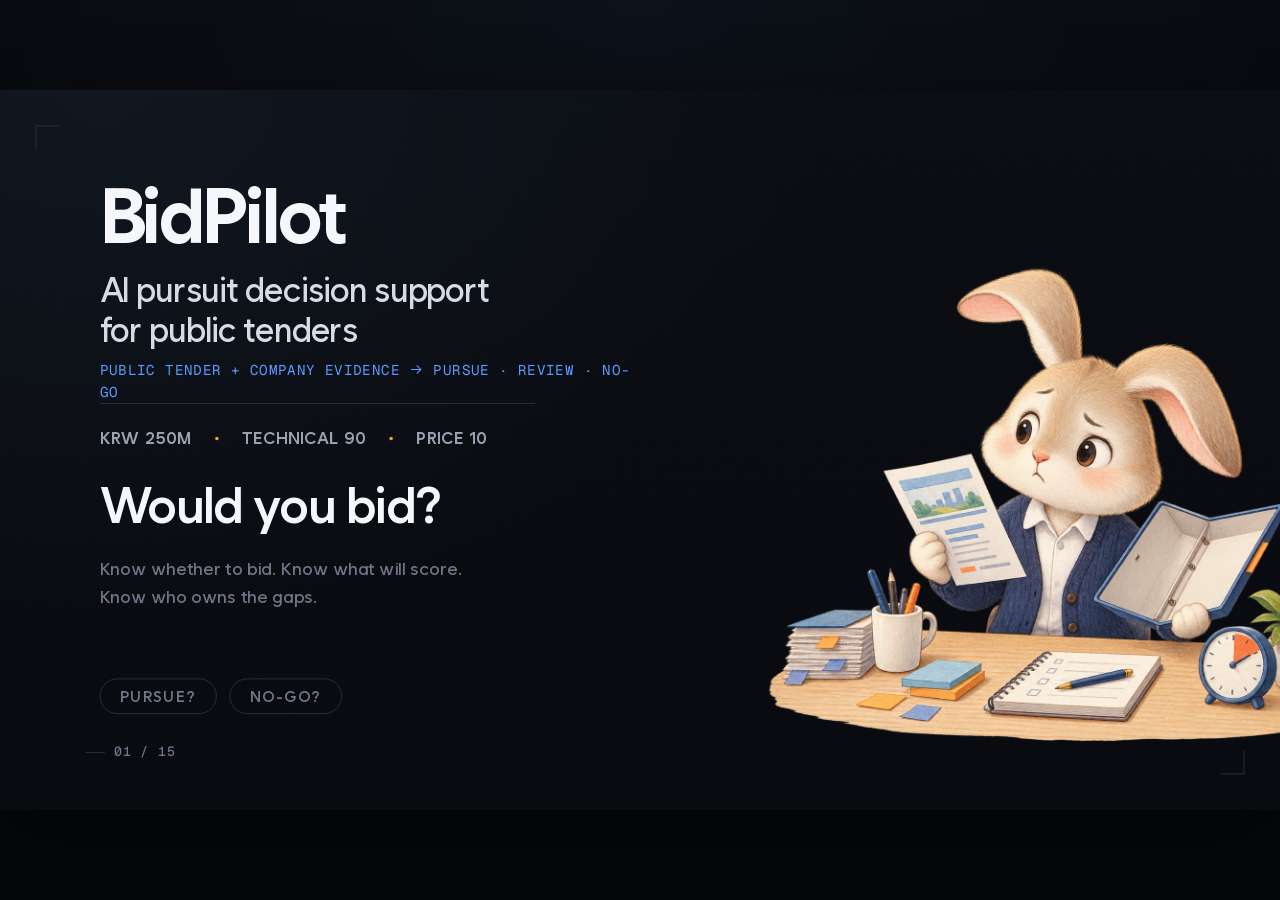
==== commit 1c98c51e: "docs: finalize finale deck with embedded demo" ====
--- a/dev/active/grand-finale-pitch-20260903/deck.html
+++ b/dev/active/grand-finale-pitch-20260903/deck.html
@@ -168,20 +168,23 @@
   .shot:hover{transform:none}
 }
 
-/* ══ slide 1 · quick case ══════════════════════════════════ */
-.case-eyebrow{position:absolute;left:112px;top:150px;}
-.case-sum{position:absolute;left:112px;top:186px;font-size:84px;line-height:92px;font-weight:600;
-  letter-spacing:-.035em;color:var(--ink);font-variant-numeric:tabular-nums;}
-.case-rule{position:absolute;left:112px;top:306px;width:456px;height:1px;background:var(--line);}
-.case-crit{position:absolute;left:112px;top:340px;display:flex;gap:64px;}
-.case-crit .c span{display:block;font-size:16px;font-weight:600;letter-spacing:.16em;
-  text-transform:uppercase;color:var(--ink-4);margin-bottom:8px;}
-.case-crit .c b{font-size:52px;line-height:56px;font-weight:600;letter-spacing:-.03em;color:var(--ink-2);
-  font-variant-numeric:tabular-nums;}
-.case-ask{position:absolute;left:112px;top:474px;font-size:56px;line-height:64px;font-weight:600;
+/* ══ slide 1 · product and quick case ══════════════════════ */
+.product-name{position:absolute;left:112px;top:96px;font-size:86px;line-height:92px;font-weight:700;
+  letter-spacing:-.045em;color:var(--ink);}
+.product-definition{position:absolute;left:112px;top:202px;width:610px;font-size:38px;line-height:46px;
+  font-weight:500;letter-spacing:-.022em;color:var(--ink-2);}
+.product-path{position:absolute;left:112px;top:304px;width:610px;font-family:var(--mono);font-size:16px;
+  line-height:24px;letter-spacing:.035em;color:var(--blue-strong);}
+.case-rule{position:absolute;left:112px;top:352px;width:490px;height:1px;background:var(--line);}
+.case-evidence{position:absolute;left:112px;top:380px;display:flex;gap:26px;align-items:center;
+  font-size:19px;line-height:24px;font-weight:600;letter-spacing:.035em;color:var(--ink-3);}
+.case-evidence i{width:4px;height:4px;border-radius:50%;background:var(--caution);}
+.case-ask{position:absolute;left:112px;top:436px;font-size:56px;line-height:64px;font-weight:600;
   letter-spacing:-.028em;color:var(--ink);}
 .case-ask em{font-style:normal;color:var(--blue-strong);}
-.choices{position:absolute;left:112px;bottom:150px;display:flex;gap:14px;}
+.product-value{position:absolute;left:112px;top:524px;width:560px;font-size:20px;line-height:31px;
+  font-weight:500;color:var(--ink-4);letter-spacing:.006em;}
+.choices{position:absolute;left:112px;bottom:108px;display:flex;gap:14px;}
 .choice{border:1px solid var(--line);border-radius:1000px;padding:9px 22px;
   font-size:17px;font-weight:600;letter-spacing:.1em;color:var(--ink-4);}
 
@@ -230,20 +233,21 @@
 <button class="nav next" type="button" aria-label="Next slide"><svg viewBox="0 0 24 24"><path d="M9 5l7 7-7 7"/></svg></button>
 <div id="canvas" tabindex="-1">
 
-<!-- ══════════════════ 1 · QUICK CASE ══════════════════ -->
+<!-- ══════════════════ 1 · PRODUCT + QUICK CASE ══════════════════ -->
 <section class="slide" id="s1" data-pn="left" aria-label="Slide 1">
-  <div class="rabbit-wrap" style="left:560px;top:155px;width:880px;height:587px;">
-    <img src="assets/illustrations/rabbit-dilemma-v1.png" width="880" style="left:0;top:0;"
+  <div class="rabbit-wrap" style="left:650px;top:190px;width:790px;height:552px;">
+    <img src="assets/illustrations/rabbit-dilemma-v1.png" width="828" style="left:0;top:0;"
          alt="A pursuit lead reads a public tender in one hand and holds an empty evidence folder in the other, with a clock on the desk.">
   </div>
-  <div class="case-eyebrow eyebrow">Quick case</div>
-  <div class="case-sum">KRW 250M</div>
+  <div class="product-name">BidPilot</div>
+  <div class="product-definition">AI pursuit decision support<br>for public tenders</div>
+  <div class="product-path">PUBLIC TENDER + COMPANY EVIDENCE → PURSUE · REVIEW · NO-GO</div>
   <div class="case-rule"></div>
-  <div class="case-crit">
-    <div class="c"><span>Technical</span><b>90</b></div>
-    <div class="c"><span>Price</span><b>10</b></div>
+  <div class="case-evidence">
+    <span>KRW 250M</span><i></i><span>TECHNICAL 90</span><i></i><span>PRICE 10</span>
   </div>
   <div class="case-ask">Would you bid?</div>
+  <div class="product-value">Know whether to bid. Know what will score.<br>Know who owns the gaps.</div>
   <div class="choices"><div class="choice">PURSUE?</div><div class="choice">NO-GO?</div></div>
 </section>
 
@@ -267,37 +271,43 @@
 </section>
 
 <section class="slide" id="s3" aria-label="Slide 3">
-  <div class="hd"><div class="rule"></div><h1>Sergio Lee · USCPA · Government-Support Programs</h1></div>
+  <div class="hd"><div class="rule"></div><h1>Sergio Lee · CPA · Builder · CFO</h1></div>
   <svg width="1440" height="600" viewBox="0 0 1440 600" style="position:absolute;left:30px;top:186px" role="img"
-       aria-label="A vertical provenance line derives the product from the founder's credential: Washington State CPA, then government grants and public programs application support, then repeated enterprise friction, terminating in the BidPilot mark.">
-    <title>Credential to product derivation</title>
-    <line class="ln" x1="560" y1="20" x2="560" y2="470"/>
-    <line x1="560" y1="20" x2="560" y2="150" stroke="var(--blue)" stroke-width="2"/>
-
-    <circle cx="560" cy="40" r="13" fill="var(--fill-0)" stroke="var(--blue)" stroke-width="3"/>
-    <circle cx="560" cy="40" r="4.5" fill="var(--blue)"/>
-    <text class="t-lg" x="614" y="34">Washington State CPA</text>
-    <text class="t-q" x="614" y="66">Licensed accounting judgment</text>
-
-    <circle cx="560" cy="215" r="11" fill="var(--fill-0)" stroke="var(--g70)" stroke-width="2.5"/>
-    <text class="t-lg" x="614" y="209">Government grants · public programs</text>
-    <text class="t-q" x="614" y="241">Application support, year after year</text>
-
-    <circle cx="560" cy="370" r="11" fill="var(--fill-0)" stroke="var(--caution)" stroke-width="2.5"/>
-    <text class="t-lg" x="614" y="364">Repeated enterprise friction</text>
-    <text class="t-q" x="614" y="396">The same six breakpoints, every pursuit</text>
-
-    <line x1="560" y1="415" x2="560" y2="466" stroke="var(--blue)" stroke-width="2"/>
-    <rect x="536" y="470" width="48" height="48" rx="14" fill="var(--blue)"/>
-    <path d="M560 484 L572 494 L560 504 L548 494 Z" fill="var(--fill-0)"/>
-    <text class="t-b" x="614" y="502" font-size="28">BidPilot</text>
-
-    <line class="ln" x1="470" y1="128" x2="560" y2="128"/>
-    <circle cx="560" cy="128" r="3.5" fill="var(--g70)"/>
-    <text class="t-g" x="446" y="121" text-anchor="end">Three-time AI hackathon winner</text>
-    <line class="ln" x1="470" y1="292" x2="560" y2="292"/>
-    <circle cx="560" cy="292" r="3.5" fill="var(--g70)"/>
-    <text class="t-g" x="446" y="285" text-anchor="end">sergiobuilds</text>
+       aria-label="Three founder credentials flow into one professional discipline and then BidPilot: five hackathon wins including an OpenAI hackathon second prize, maintenance of the 5.6K-star Ouroboros open-source Agent OS, and the CFO role at Daedal Games, an AI game-harness technology company.">
+    <title>Founder authority and product discipline</title>
+
+    <path d="M210 80 C 360 80 420 150 550 150 C 660 150 690 130 760 130" fill="none" stroke="var(--line)" stroke-width="2"/>
+    <path d="M210 252 C 360 252 430 250 550 250 C 660 250 700 250 760 250" fill="none" stroke="var(--line)" stroke-width="2"/>
+    <path d="M210 424 C 360 424 420 350 550 350 C 660 350 690 370 760 370" fill="none" stroke="var(--line)" stroke-width="2"/>
+
+    <text class="t-b" x="100" y="92" font-size="58">5×</text>
+    <text class="t-s" x="210" y="70">Hackathon winner</text>
+    <text class="t-q" x="210" y="104">OpenAI Hackathon · 2nd Prize</text>
+
+    <text class="t-b" x="100" y="264" font-size="50">5.6K★</text>
+    <text class="t-s" x="270" y="242">Ouroboros maintainer</text>
+    <text class="t-q" x="270" y="276">Open-source Agent OS</text>
+
+    <text class="t-b" x="100" y="436" font-size="48">CFO</text>
+    <text class="t-s" x="210" y="414">Daedal Games</text>
+    <text class="t-q" x="210" y="448">AI game-harness technology</text>
+
+    <line x1="760" y1="60" x2="760" y2="456" stroke="var(--blue)" stroke-width="2"/>
+    <circle cx="760" cy="130" r="11" fill="var(--fill-0)" stroke="var(--blue)" stroke-width="3"/>
+    <circle cx="760" cy="250" r="11" fill="var(--fill-0)" stroke="var(--g70)" stroke-width="2.5"/>
+    <circle cx="760" cy="370" r="11" fill="var(--fill-0)" stroke="var(--caution)" stroke-width="2.5"/>
+
+    <text class="t-lg" x="814" y="124">Washington State CPA</text>
+    <text class="t-q" x="814" y="156">Evidence and decision discipline</text>
+    <text class="t-lg" x="814" y="244">Government-support programs</text>
+    <text class="t-q" x="814" y="276">Grant and public-tender applications</text>
+    <text class="t-lg" x="814" y="364">Repeated enterprise friction</text>
+    <text class="t-q" x="814" y="396">Verification · context · strategy · owner</text>
+
+    <line x1="760" y1="456" x2="760" y2="490" stroke="var(--blue)" stroke-width="2"/>
+    <rect x="736" y="490" width="48" height="48" rx="14" fill="var(--blue)"/>
+    <path d="M760 504 L772 514 L760 524 L748 514 Z" fill="var(--fill-0)"/>
+    <text class="t-b" x="814" y="522" font-size="28">BidPilot</text>
   </svg>
 </section>
 <section class="slide" id="s4" aria-label="Slide 4">
